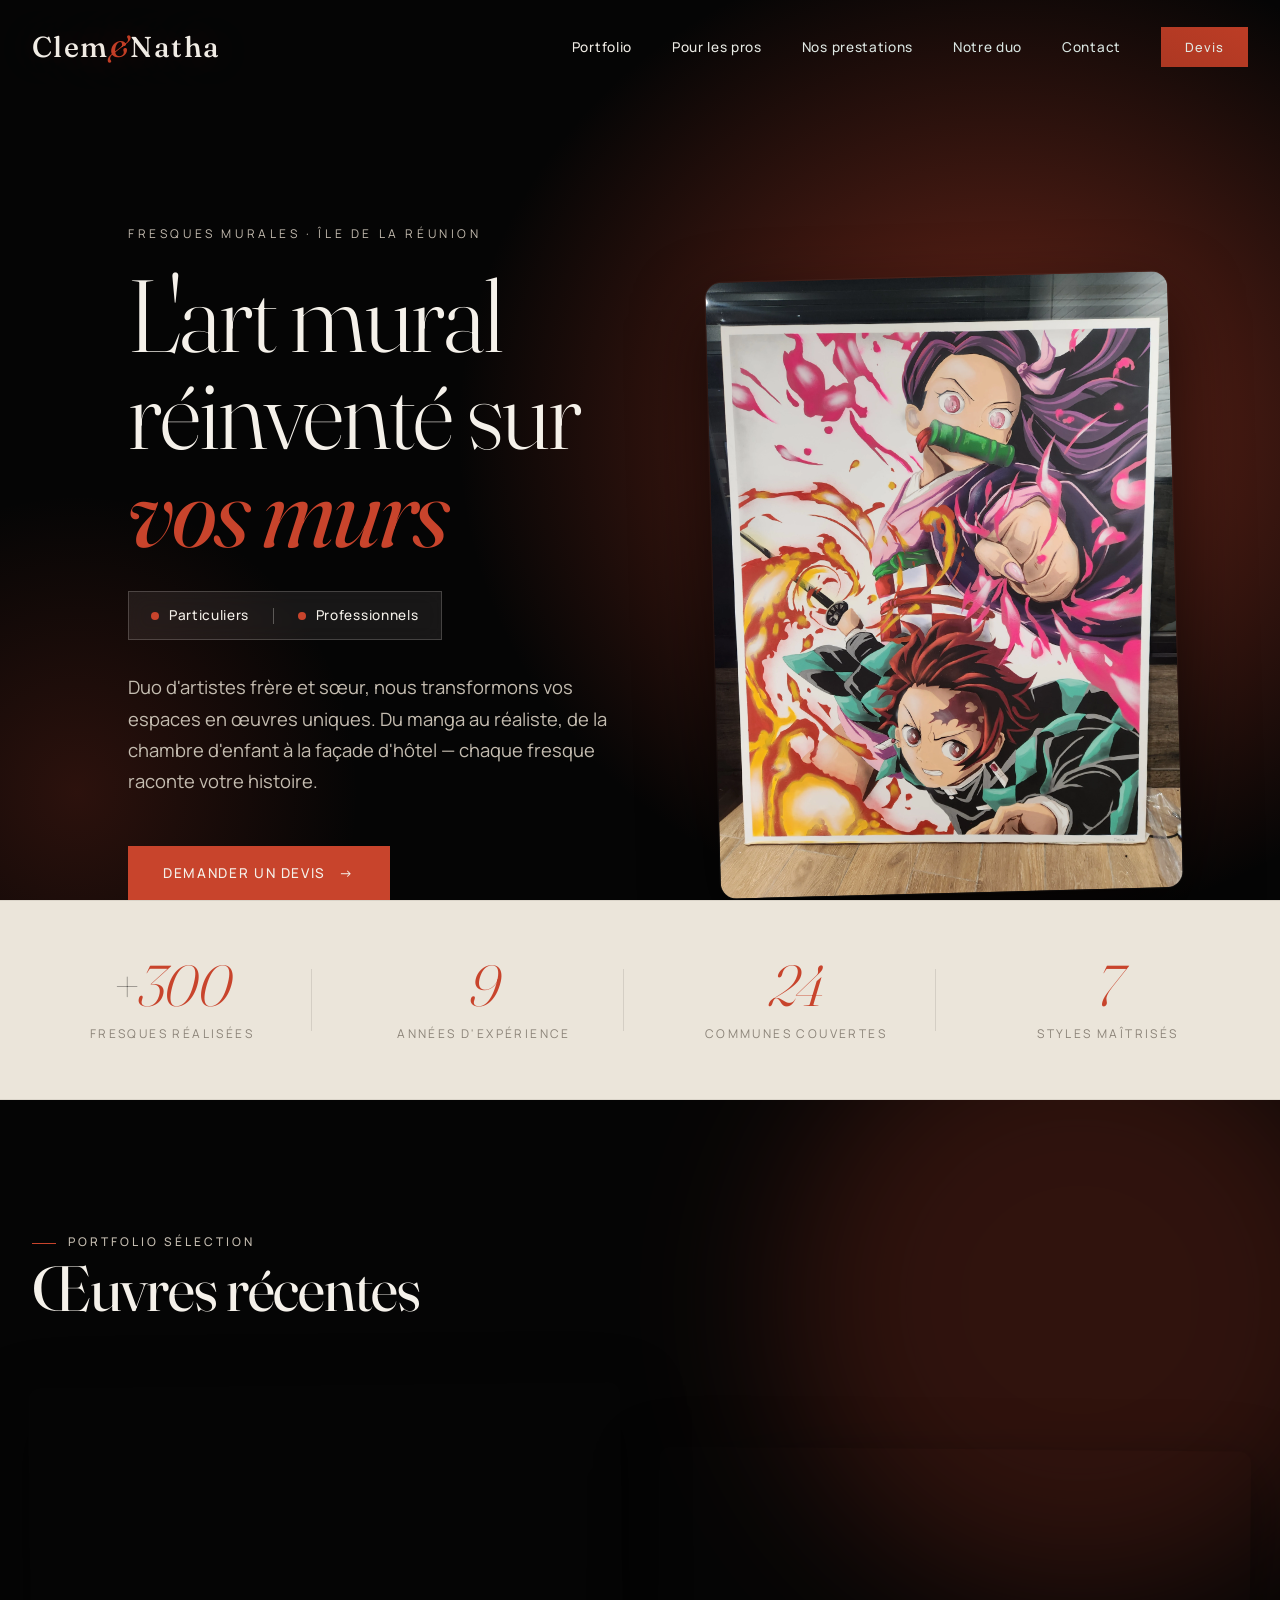
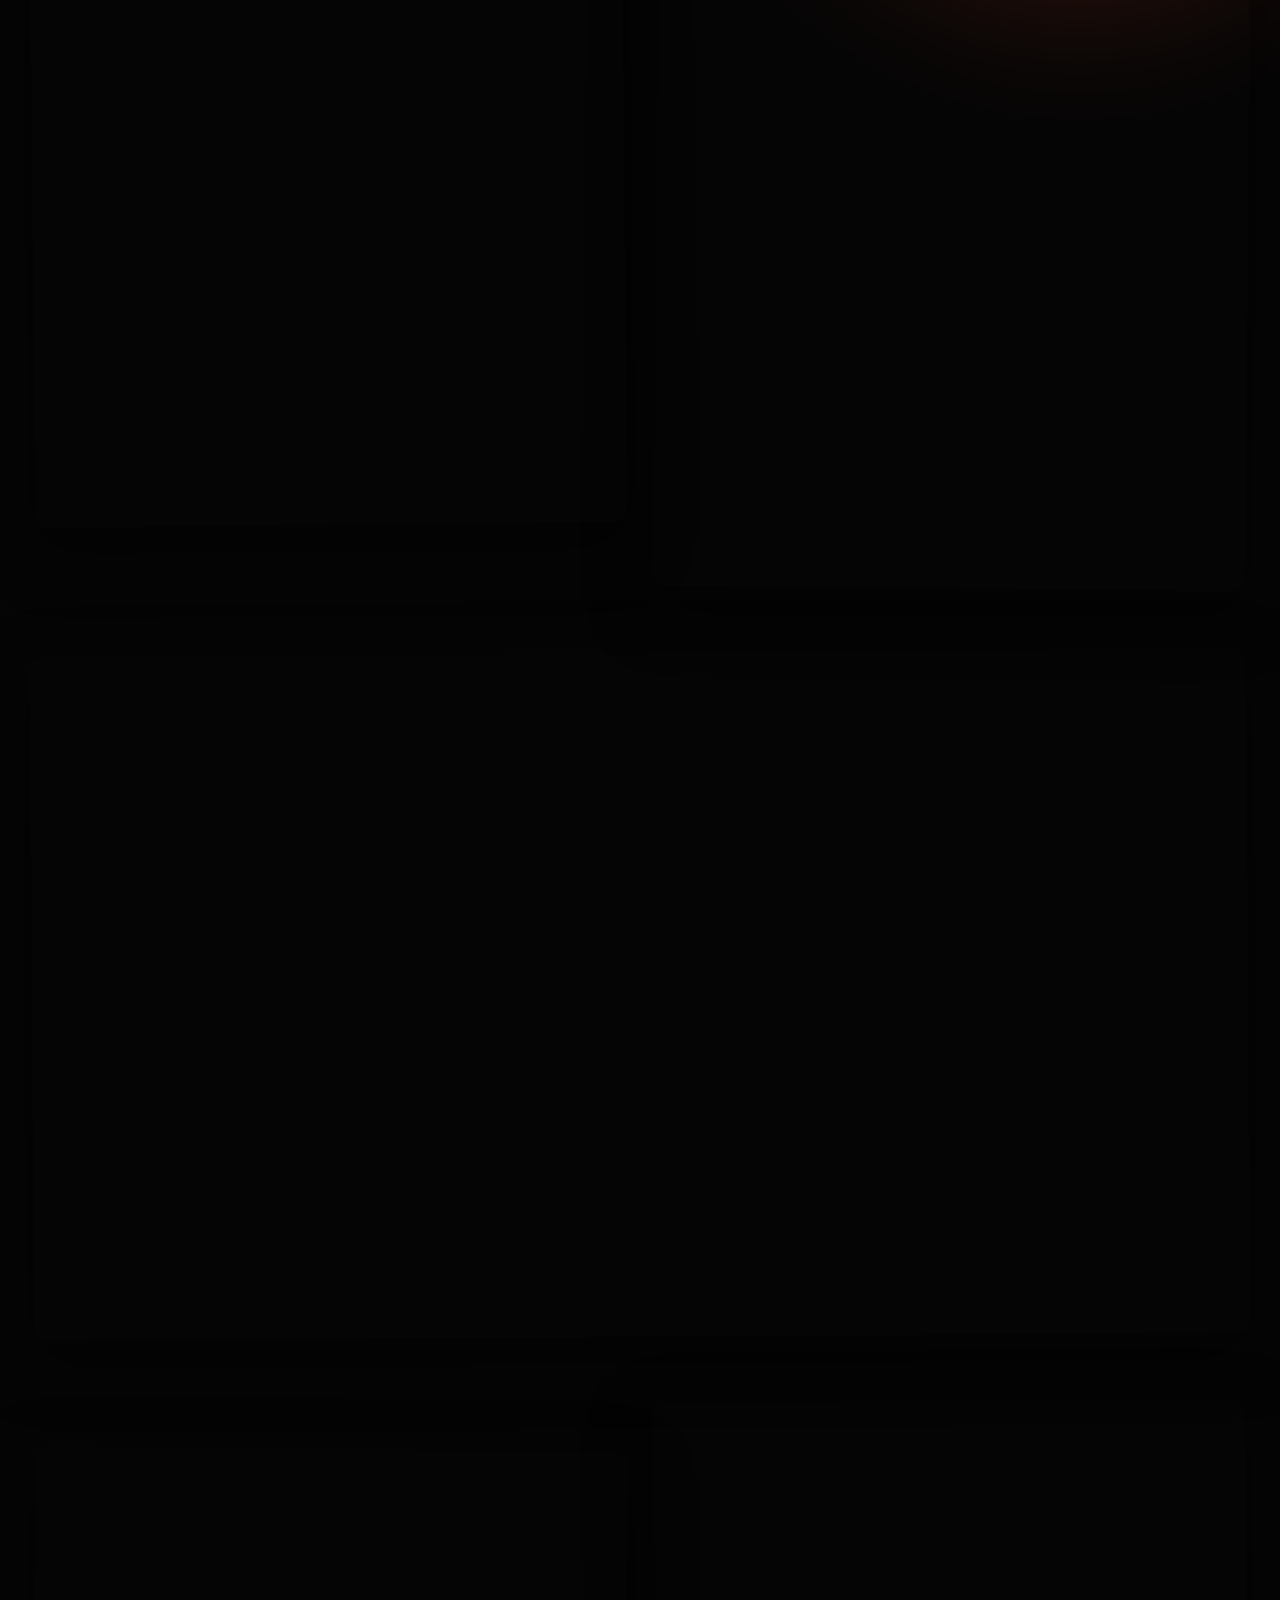
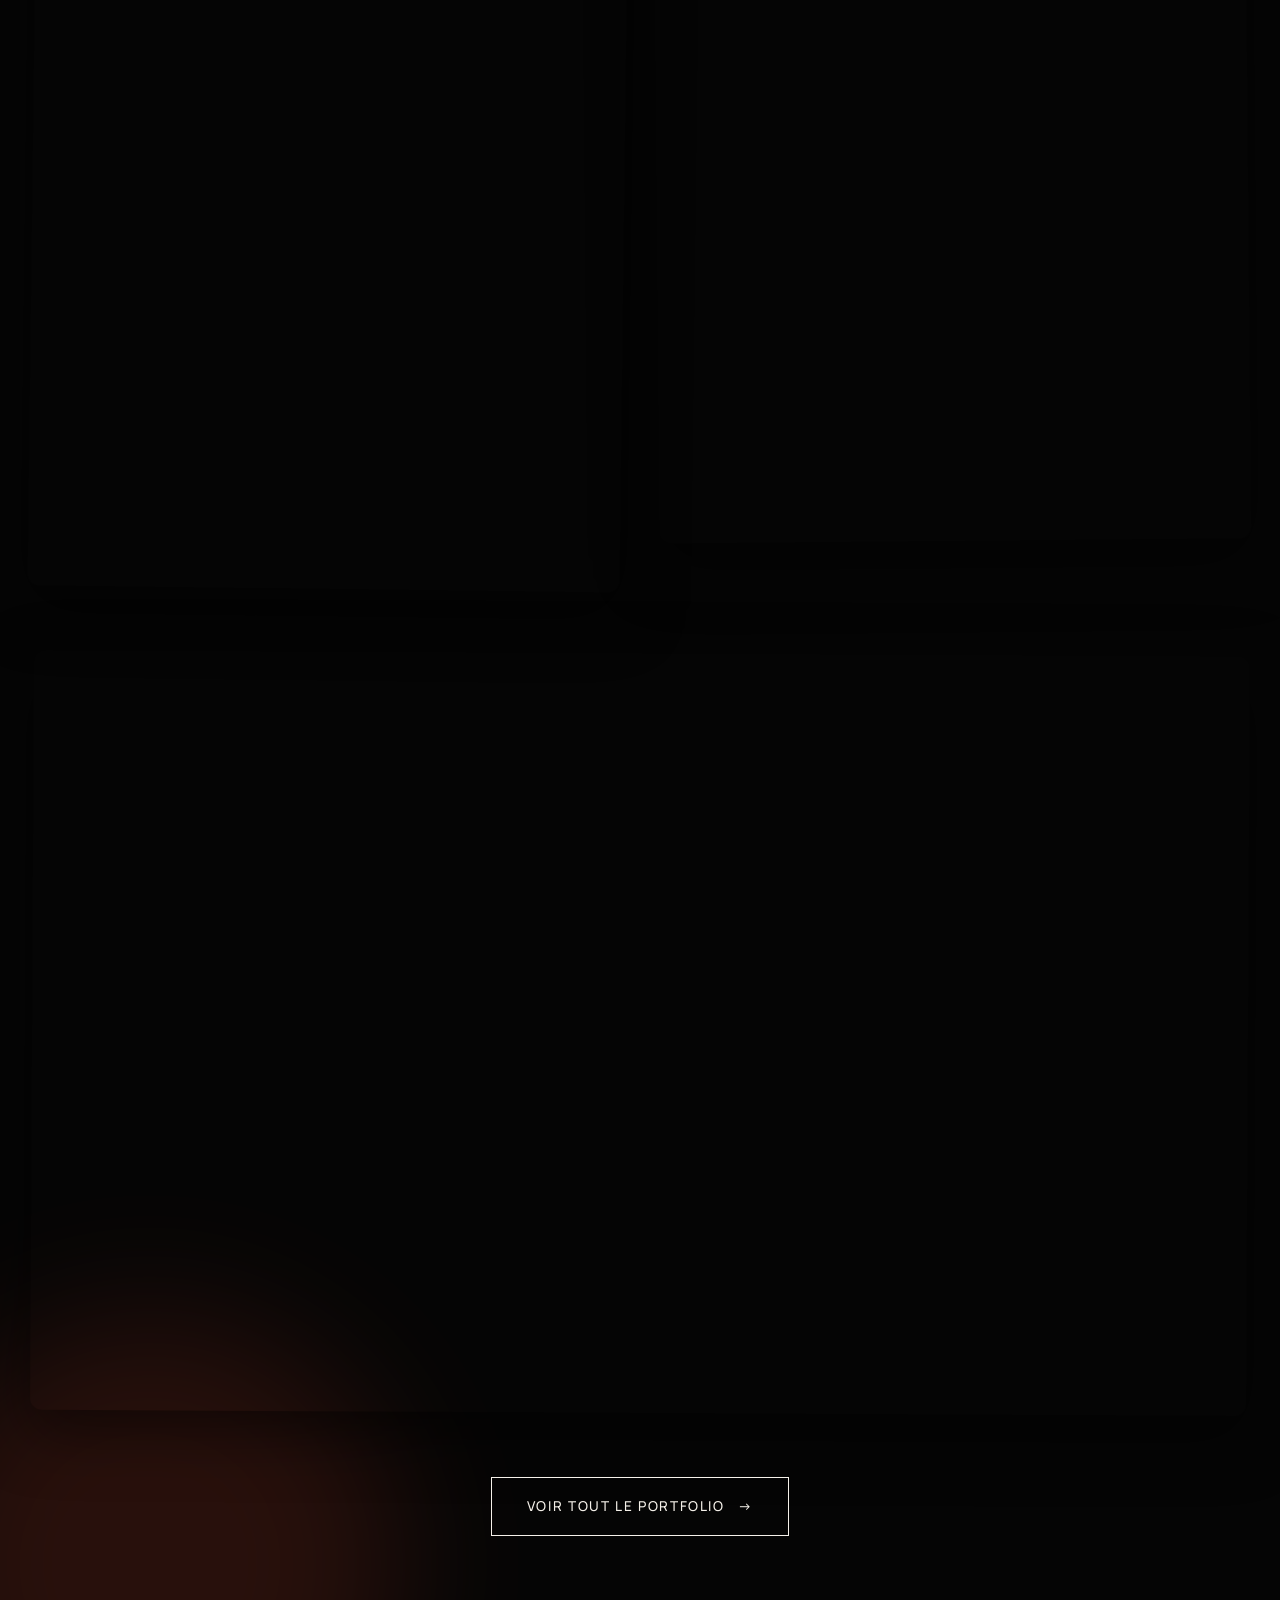
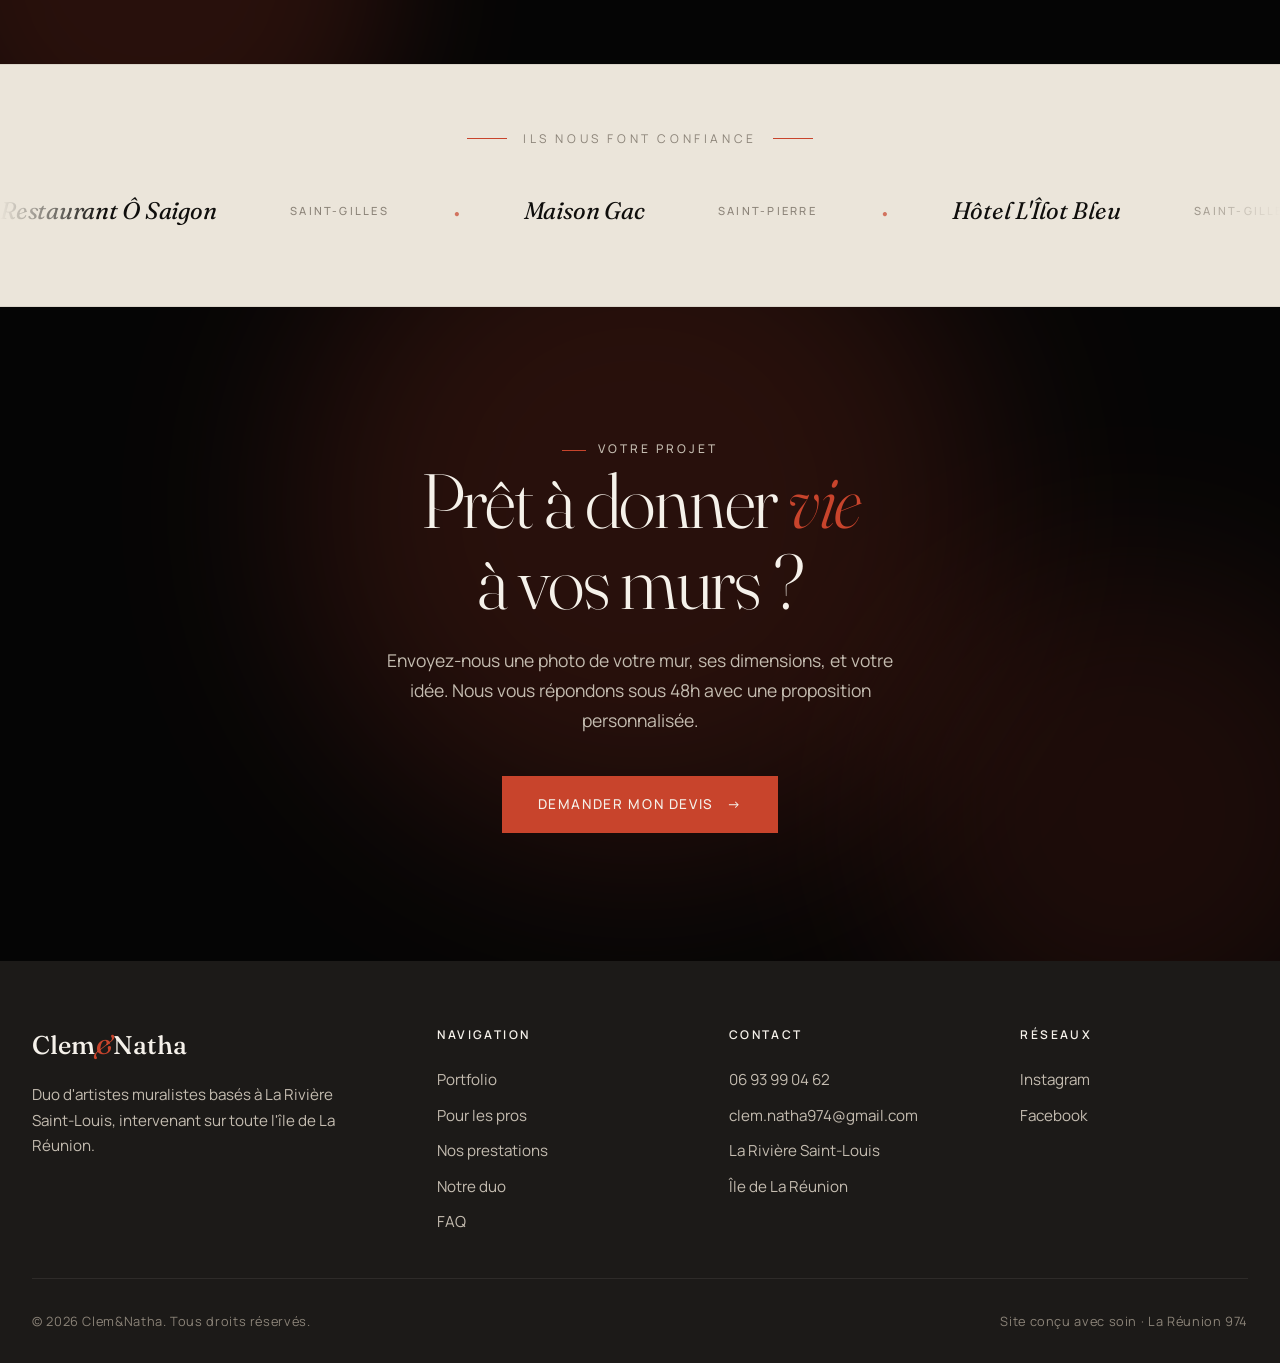
==== index.html @ 3ef78f0f "SEO complet : meta, schema, robots.txt, sitemap, structure HTML - Audit SEO batch 1-5 : titles, meta" ====
﻿<!DOCTYPE html>
<html lang="fr">
<head>
  <meta charset="UTF-8">
  <meta name="viewport" content="width=device-width, initial-scale=1.0">
  <meta name="robots" content="index, follow">
  <title>Clem&Natha — Fresques murales sur mesure | La Réunion 974</title>
  <meta name="description" content="Duo d'artistes muralistes à La Réunion. Fresques sur mesure pour particuliers, restaurants, hôtels et commerces. Manga, réaliste, tropical. Devis 48h.">
  <meta name="keywords" content="fresque murale Réunion, peintre muraliste 974, peinture aérographe Réunion, décoration murale entreprise Réunion, fresque devanture commerce">
  <link rel="preload" as="image" href="hero-01.webp" fetchpriority="high">

  <!-- Open Graph -->
  <meta property="og:title" content="Clem&Natha — Fresques murales sur mesure | La Réunion">
  <meta property="og:description" content="Duo d'artistes muralistes à La Réunion. Tous styles, toutes tailles. Devis sous 48h.">
  <meta property="og:type" content="website">
  <meta property="og:url" content="https://clemandnatha.re/">
  <meta property="og:locale" content="fr_FR">
  <meta property="og:site_name" content="Clem&Natha">
  <meta property="og:image" content="https://clemandnatha.re/hero-01.webp">
  <meta property="og:image:width" content="1200">
  <meta property="og:image:height" content="630">
  <meta property="og:image:alt" content="Fresque murale Clem&Natha à La Réunion">

  <!-- Twitter Cards -->
  <meta name="twitter:card" content="summary_large_image">
  <meta name="twitter:title" content="Clem&Natha — Fresques murales sur mesure | La Réunion">
  <meta name="twitter:description" content="Duo d'artistes muralistes à La Réunion. Tous styles, toutes tailles. Devis sous 48h.">
  <meta name="twitter:image" content="https://clemandnatha.re/hero-01.webp">

  <!-- Schema.org LocalBusiness -->
  <script type="application/ld+json">
  {
    "@context": "https://schema.org",
    "@type": "LocalBusiness",
    "@id": "https://clemandnatha.re/#localbusiness",
    "name": "Clem&Natha",
    "alternateName": "Clem et Natha",
    "description": "Duo d'artistes muralistes spécialisés en fresques sur mesure à La Réunion. Plus de 300 réalisations pour particuliers et professionnels.",
    "url": "https://clemandnatha.re",
    "telephone": "+262693990462",
    "email": "clem.natha974@gmail.com",
    "image": "https://clemandnatha.re/hero-01.webp",
    "logo": "https://clemandnatha.re/hero-01.webp",
    "priceRange": "€€",
    "address": {
      "@type": "PostalAddress",
      "addressLocality": "La Rivière Saint-Louis",
      "addressRegion": "La Réunion",
      "postalCode": "97421",
      "addressCountry": "RE"
    },
    "geo": {
      "@type": "GeoCoordinates",
      "latitude": -21.0993,
      "longitude": 55.4781
    },
    "areaServed": [
      {"@type": "Place", "name": "Île de La Réunion"},
      {"@type": "City", "name": "Saint-Denis"},
      {"@type": "City", "name": "Saint-Pierre"},
      {"@type": "City", "name": "Saint-Paul"},
      {"@type": "City", "name": "Saint-Gilles-les-Bains"},
      {"@type": "City", "name": "Le Tampon"},
      {"@type": "City", "name": "Saint-Leu"},
      {"@type": "City", "name": "La Possession"}
    ],
    "sameAs": [
      "https://www.instagram.com/clem.natha/",
      "https://www.facebook.com/clemetnatha/"
    ],
    "availableService": {
      "@type": "Service",
      "name": "Fresque murale sur rendez-vous",
      "description": "Création de fresques murales sur mesure, sur rendez-vous uniquement. Devis gratuit sous 48h."
    },
    "knowsAbout": [
      "Fresque murale",
      "Peinture aérographe",
      "Graff réaliste",
      "Décoration murale",
      "Art mural",
      "Peinture muraliste"
    ],
    "potentialAction": {
      "@type": "ReserveAction",
      "name": "Demander un devis",
      "target": "https://clemandnatha.re/devis.html"
    }
  }
  </script>

  <link rel="stylesheet" href="style.css">
  <link rel="canonical" href="https://clemandnatha.re/">
  <link rel="icon" href="/favicon.ico">
  <link rel="apple-touch-icon" href="/apple-touch-icon.png">
  <link rel="preconnect" href="https://fonts.googleapis.com">
  <link rel="preconnect" href="https://fonts.gstatic.com" crossorigin>
</head>
<body>

<!-- Navigation -->
<nav class="nav">
  <a href="index.html" class="nav-logo">Clem<span>&</span>Natha</a>
  <button class="nav-toggle" aria-label="Menu">
    <span></span>
    <span></span>
    <span></span>
  </button>
  <ul class="nav-menu">
    <li><a href="portfolio.html">Portfolio</a></li>
    <li><a href="pros.html">Pour les pros</a></li>
    <li><a href="services.html">Nos prestations</a></li>
    <li><a href="about.html">Notre duo</a></li>
    <li><a href="contact.html">Contact</a></li>
    <li><a href="devis.html" class="nav-cta">Devis</a></li>
  </ul>
</nav>

<main>

<!-- Hero -->
<section class="hero">
  <div class="hero-image">
    <img src="hero-01.webp" alt="Fresque murale réalisée par Clem&Natha, duo d'artistes muralistes à La Réunion" class="hero-img">
  </div>

  <div class="hero-content">
    <div class="hero-eyebrow">
      <span>Fresques murales · Île de La Réunion</span>
    </div>
    <h1>L'art mural<br>réinventé sur <em>vos murs</em></h1>
    <div class="hero-audience">
      <div class="hero-audience-item"><span class="dot"></span>Particuliers</div>
      <div class="hero-audience-divider"></div>
      <div class="hero-audience-item"><span class="dot"></span>Professionnels</div>
    </div>
    <p class="hero-sub">Duo d'artistes frère et sœur, nous transformons vos espaces en œuvres uniques. Du manga au réaliste, de la chambre d'enfant à la façade d'hôtel — chaque fresque raconte votre histoire.</p>
    <div class="hero-ctas">
      <a href="devis.html" class="btn btn-primary">Demander un devis <span class="arrow">→</span></a>
      <a href="#oeuvres-recentes" class="btn btn-light">Voir nos œuvres</a>
    </div>
  </div>

  <div class="scroll-indicator"></div>
</section>

<!-- Stats -->
<section class="stats">
  <div class="container">
    <div class="stats-grid">
      <div class="stat reveal">
        <div class="stat-num">+<em>300</em></div>
        <div class="stat-label">Fresques réalisées</div>
      </div>
      <div class="stat reveal reveal-delay-1">
        <div class="stat-num"><em>9</em></div>
        <div class="stat-label">Années d'expérience</div>
      </div>
      <div class="stat reveal reveal-delay-2">
        <div class="stat-num"><em>24</em></div>
        <div class="stat-label">Communes couvertes</div>
      </div>
      <div class="stat reveal reveal-delay-3">
        <div class="stat-num"><em>7</em></div>
        <div class="stat-label">Styles maîtrisés</div>
      </div>
    </div>
  </div>
</section>


<!-- Galerie -->
<section class="gallery" id="oeuvres-recentes" style="background: var(--paper-deep); position: relative; overflow: hidden;">
  <div style="position: absolute; top: -100px; right: -100px; width: 600px; height: 600px; border-radius: 50%; background: var(--vermillon); opacity: 0.22; filter: blur(80px); pointer-events: none;"></div>
  <div style="position: absolute; bottom: -150px; left: -100px; width: 500px; height: 500px; border-radius: 50%; background: var(--vermillon); opacity: 0.18; filter: blur(70px); pointer-events: none;"></div>
  <div class="container">
    <div class="section-header reveal">
      <div>
        <span class="eyebrow" style="color: var(--stone-light);">Portfolio sélection</span>
        <h2 style="color: var(--paper);">Œuvres récentes</h2>
      </div>
    </div>

    <div class="gallery-grid reveal" style="display: grid; grid-template-columns: repeat(2, 1fr); gap: 2rem; align-items: start;">

      <a href="portfolio.html" class="gallery-item" data-tags="realiste,exterieur"
         style="aspect-ratio: 4/5; transform: rotate(-0.6deg);
                box-shadow: 0 20px 60px rgba(0,0,0,0.5); transition: transform 0.6s cubic-bezier(0.65,0,0.35,1), box-shadow 0.6s ease;">
        <img src="portfolio-04.webp" alt="Fresque réaliste extérieure — Clem&Natha artistes muralistes La Réunion" width="1600" height="2133" loading="eager" fetchpriority="high" decoding="async" style="width:100%;height:100%;object-fit:cover;display:block;">
      </a>

      <a href="portfolio.html" class="gallery-item" data-tags="manga,interieur"
         style="aspect-ratio: 4/5; transform: rotate(0.5deg); margin-top: 4rem;
                box-shadow: 0 20px 60px rgba(0,0,0,0.5); transition: transform 0.6s cubic-bezier(0.65,0,0.35,1), box-shadow 0.6s ease;">
        <img src="portfolio-05.webp" alt="Fresque manga intérieure chambre — Clem&Natha La Réunion" width="1600" height="2133" loading="lazy" decoding="async" style="width:100%;height:100%;object-fit:cover;display:block;">
      </a>

      <a href="portfolio.html" class="gallery-item" data-tags="tropical,exterieur"
         style="aspect-ratio: 16/9; transform: rotate(-0.4deg); grid-column: span 2; max-width: 100%; margin: 2rem 0;
                box-shadow: 0 20px 60px rgba(0,0,0,0.5); transition: transform 0.6s cubic-bezier(0.65,0,0.35,1), box-shadow 0.6s ease;">
        <img src="portfolio-06.webp" alt="Fresque tropicale grand format extérieure — Clem&Natha La Réunion" width="1080" height="414" loading="lazy" decoding="async" style="width:100%;height:100%;object-fit:cover;display:block;">
      </a>

      <a href="portfolio.html" class="gallery-item" data-tags="bw,interieur"
         style="aspect-ratio: 4/5; transform: rotate(0.7deg); margin-top: 3rem;
                box-shadow: 0 20px 60px rgba(0,0,0,0.5); transition: transform 0.6s cubic-bezier(0.65,0,0.35,1), box-shadow 0.6s ease;">
        <img src="portfolio-07.webp" alt="Fresque noir et blanc intérieure — Clem&Natha La Réunion" width="1600" height="2133" loading="lazy" decoding="async" style="width:100%;height:100%;object-fit:cover;display:block;">
      </a>

      <a href="portfolio.html" class="gallery-item" data-tags="realiste,exterieur"
         style="aspect-ratio: 4/5; transform: rotate(-0.5deg);
                box-shadow: 0 20px 60px rgba(0,0,0,0.5); transition: transform 0.6s cubic-bezier(0.65,0,0.35,1), box-shadow 0.6s ease;">
        <img src="portfolio-08.webp" alt="Fresque réaliste extérieure maison — Clem&Natha La Réunion" width="1600" height="2133" loading="lazy" decoding="async" style="width:100%;height:100%;object-fit:cover;display:block;">
      </a>

      <a href="portfolio.html" class="gallery-item" data-tags="tropical,exterieur"
         style="aspect-ratio: 16/10; grid-column: span 2; transform: rotate(0.3deg); margin-top: 2rem;
                box-shadow: 0 20px 60px rgba(0,0,0,0.5); transition: transform 0.6s cubic-bezier(0.65,0,0.35,1), box-shadow 0.6s ease;">
        <img src="portfolio-09.webp" alt="Fresque tropicale panoramique extérieure — Clem&Natha La Réunion" width="1600" height="2133" loading="lazy" decoding="async" style="width:100%;height:100%;object-fit:cover;display:block;">
      </a>

    </div>

    <div style="text-align: center; margin-top: 4rem;">
      <a href="portfolio.html" class="btn btn-light">Voir tout le portfolio <span class="arrow">→</span></a>
    </div>
  </div>
</section>

<!-- Bande de confiance -->
<section class="trust-bar">
  <div class="trust-label">Ils nous font confiance</div>
  <div class="trust-track-wrap">
    <div class="trust-track">
      <!-- Premier set -->
      <span class="trust-item">Restaurant Ô Saigon<span class="location">Saint-Gilles</span></span>
      <span class="trust-item">Maison Gac<span class="location">Saint-Pierre</span></span>
      <span class="trust-item">Hôtel L'Îlot Bleu<span class="location">Saint-Gilles</span></span>
      <span class="trust-item">Iceberg Glacier<span class="location">Saint-Pierre</span></span>
      <span class="trust-item">Au Petit Plaisir<span class="location">Saint-Louis</span></span>
      <span class="trust-item">CHU de La Réunion<span class="location">Saint-Pierre &middot; Saint-Denis</span></span>
      <span class="trust-item">Cabinet Kiné Chanon<span class="location">Saint-Louis</span></span>
      <span class="trust-item">Island Nutrition<span class="location">La Possession</span></span>
      <span class="trust-item">The Kazz To Be<span class="location">Étang-Salé</span></span>
      <!-- Second set (duplication pour défilement infini) -->
      <span class="trust-item">Restaurant Ô Saigon<span class="location">Saint-Gilles</span></span>
      <span class="trust-item">Maison Gac<span class="location">Saint-Pierre</span></span>
      <span class="trust-item">Hôtel L'Îlot Bleu<span class="location">Saint-Gilles</span></span>
      <span class="trust-item">Iceberg Glacier<span class="location">Saint-Pierre</span></span>
      <span class="trust-item">Au Petit Plaisir<span class="location">Saint-Louis</span></span>
      <span class="trust-item">CHU de La Réunion<span class="location">Saint-Pierre &middot; Saint-Denis</span></span>
      <span class="trust-item">Cabinet Kiné Chanon<span class="location">Saint-Louis</span></span>
      <span class="trust-item">Island Nutrition<span class="location">La Possession</span></span>
      <span class="trust-item">The Kazz To Be<span class="location">Étang-Salé</span></span>
    </div>
  </div>
</section>


<!-- CTA Final -->
<section class="cta-final" style="background: var(--paper-deep); position: relative; overflow: hidden;">
  <div style="position: absolute; top: -150px; left: 50%; transform: translateX(-50%); width: 700px; height: 700px; border-radius: 50%; background: var(--vermillon); opacity: 0.18; filter: blur(100px); pointer-events: none;"></div>
  <div style="position: absolute; bottom: -100px; right: -100px; width: 500px; height: 500px; border-radius: 50%; background: var(--vermillon); opacity: 0.12; filter: blur(90px); pointer-events: none;"></div>
  <div class="container-narrow">
    <span class="eyebrow reveal" style="color: var(--stone-light);">Votre projet</span>
    <h2 class="reveal reveal-delay-1" style="color: var(--paper);">Prêt à donner <em>vie</em><br>à vos murs ?</h2>
    <p class="reveal reveal-delay-2" style="color: var(--stone-light);">Envoyez-nous une photo de votre mur, ses dimensions, et votre idée. Nous vous répondons sous 48h avec une proposition personnalisée.</p>
    <div class="reveal reveal-delay-3">
      <a href="devis.html" class="btn btn-primary">Demander mon devis <span class="arrow">→</span></a>
    </div>
  </div>
</section>

<!-- Footer -->
</main>

<footer>
  <div class="container">
    <div class="footer-grid">
      <div class="footer-brand">
        <div class="logo">Clem<em>&</em>Natha</div>
        <p>Duo d'artistes muralistes basés à La Rivière Saint-Louis, intervenant sur toute l'île de La Réunion.</p>
      </div>

      <div>
        <h5>Navigation</h5>
        <ul>
          <li><a href="portfolio.html">Portfolio</a></li>
          <li><a href="pros.html">Pour les pros</a></li>
          <li><a href="services.html">Nos prestations</a></li>
          <li><a href="about.html">Notre duo</a></li>
          <li><a href="faq.html">FAQ</a></li>
        </ul>
      </div>

      <div>
        <h5>Contact</h5>
        <ul>
          <li><a href="tel:0693990462">06 93 99 04 62</a></li>
          <li><a href="mailto:clem.natha974@gmail.com">clem.natha974@gmail.com</a></li>
          <li>La Rivière Saint-Louis</li>
          <li>Île de La Réunion</li>
        </ul>
      </div>

      <div>
        <h5>Réseaux</h5>
        <ul>
          <li><a href="https://www.instagram.com/clem.natha/" target="_blank" rel="noopener">Instagram</a></li>
          <li><a href="https://www.facebook.com/clemetnatha/" target="_blank" rel="noopener">Facebook</a></li>
        </ul>
      </div>
    </div>

    <div class="footer-bottom">
      <span>© 2026 Clem&Natha. Tous droits réservés.</span>
      <span>Site conçu avec soin · La Réunion 974</span>
    </div>
  </div>
</footer>

<script src="main.js"></script>
</body>
</html>
---- style.css ----
/* ========================================
   CLEM&NATHA — Design System
   Direction : éditoriale, japonisante, art-house
   ======================================== */

@import url('https://fonts.googleapis.com/css2?family=Fraunces:ital,opsz,wght@0,9..144,300;0,9..144,400;0,9..144,500;0,9..144,600;0,9..144,700;1,9..144,400&family=Manrope:wght@300;400;500;600;700&family=Noto+Serif+JP:wght@400;500&display=swap');

:root {
  /* Palette */
  --ink: #0f0e0c;
  --ink-soft: #0a0a0a;
  --paper: #f5f1ea;
  --paper-warm: #ebe5da;
  --paper-deep: #050505;
  --vermillon: #c8442c;
  --vermillon-deep: #a8341f;
  --sumi: #1c1a18;
  --stone: #8b8378;
  --stone-light: #c4bcb0;

  /* Typo */
  --font-display: 'Fraunces', 'Times New Roman', serif;
  --font-body: 'Manrope', system-ui, sans-serif;
  --font-jp: 'Noto Serif JP', serif;

  /* Espacement */
  --space-xs: 0.5rem;
  --space-sm: 1rem;
  --space-md: 2rem;
  --space-lg: 4rem;
  --space-xl: 8rem;
  --space-xxl: 12rem;

  /* Transitions */
  --ease: cubic-bezier(0.65, 0, 0.35, 1);
  --ease-out: cubic-bezier(0.22, 1, 0.36, 1);
}

* {
  margin: 0;
  padding: 0;
  box-sizing: border-box;
}

html {
  scroll-behavior: smooth;
  -webkit-font-smoothing: antialiased;
  -moz-osx-font-smoothing: grayscale;
}

body {
  font-family: var(--font-body);
  background: var(--paper);
  color: var(--ink);
  font-weight: 400;
  line-height: 1.6;
  font-size: 16px;
  overflow-x: hidden;
}

img { max-width: 100%; display: block; }

/* Coins arrondis — toutes les photos sauf le hero plein écran */
img:not(.hero-img) { border-radius: 12px; }

a {
  color: inherit;
  text-decoration: none;
  transition: color 0.3s var(--ease);
}

button {
  font-family: inherit;
  cursor: pointer;
  border: none;
  background: none;
}

/* ========================================
   TYPOGRAPHIE
   ======================================== */

h1, h2, h3, h4 {
  font-family: var(--font-display);
  font-weight: 400;
  line-height: 1.05;
  letter-spacing: -0.02em;
}

h1 {
  font-size: clamp(2.8rem, 7vw, 6rem);
  font-weight: 300;
  font-variation-settings: "opsz" 144;
}

h2 {
  font-size: clamp(2.2rem, 5vw, 4rem);
  font-weight: 400;
  font-variation-settings: "opsz" 144;
}

h3 {
  font-size: clamp(1.5rem, 3vw, 2.2rem);
  font-weight: 500;
}

h4 {
  font-size: clamp(1.1rem, 2vw, 1.4rem);
  font-weight: 500;
}

.eyebrow {
  font-family: var(--font-body);
  font-size: 0.75rem;
  font-weight: 500;
  text-transform: uppercase;
  letter-spacing: 0.25em;
  color: var(--stone);
  display: inline-block;
}

.eyebrow::before {
  content: "";
  display: inline-block;
  width: 24px;
  height: 1px;
  background: var(--vermillon);
  vertical-align: middle;
  margin-right: 12px;
}

.kanji {
  font-family: var(--font-jp);
  color: var(--vermillon);
}

.italic-display {
  font-style: italic;
  font-family: var(--font-display);
}

/* ========================================
   LAYOUT
   ======================================== */

.container {
  max-width: 1440px;
  margin: 0 auto;
  padding: 0 var(--space-md);
}

.container-narrow {
  max-width: 960px;
  margin: 0 auto;
  padding: 0 var(--space-md);
}

section {
  padding: var(--space-xl) 0;
}

/* ========================================
   NAVIGATION
   ======================================== */

/* Offset ancres pour compenser la nav fixe */
[id] {
  scroll-margin-top: 5rem;
}

.nav {
  position: fixed;
  top: 0;
  left: 0;
  right: 0;
  z-index: 100;
  padding: 1.5rem var(--space-md);
  display: flex;
  justify-content: space-between;
  align-items: center;
  transition: all 0.4s var(--ease);
  mix-blend-mode: difference;
}

.nav.scrolled,
.nav.menu-open {
  mix-blend-mode: normal;
  background: rgba(245, 241, 234, 0.92);
  backdrop-filter: blur(20px);
  -webkit-backdrop-filter: blur(20px);
  padding: 1rem var(--space-md);
  border-bottom: 1px solid rgba(15, 14, 12, 0.06);
}

.nav-logo {
  font-family: var(--font-display);
  font-size: 1.8rem;
  font-weight: 500;
  letter-spacing: 0.05em;
  color: var(--paper);
  text-shadow: 0 0 40px rgba(200, 68, 44, 0.4);
}

.nav.scrolled .nav-logo {
  color: var(--ink);
}

.nav-logo span {
  color: var(--vermillon);
  font-style: italic;
}

.nav-menu {
  display: flex;
  gap: 2.5rem;
  list-style: none;
  align-items: center;
}

.nav-menu a {
  font-size: 0.85rem;
  font-weight: 500;
  letter-spacing: 0.05em;
  color: var(--paper);
  position: relative;
}

.nav.scrolled .nav-menu a {
  color: var(--ink);
}

.nav-menu a::after {
  content: "";
  position: absolute;
  bottom: -4px;
  left: 0;
  width: 0;
  height: 1px;
  background: var(--vermillon);
  transition: width 0.3s var(--ease);
}

.nav-menu a:hover::after {
  width: 100%;
}

.nav-cta {
  background: var(--vermillon);
  color: var(--paper) !important;
  padding: 0.7rem 1.5rem;
  border-radius: 0;
  font-size: 0.8rem !important;
  letter-spacing: 0.08em !important;
  transition: all 0.3s var(--ease);
}

.nav-cta:hover {
  background: var(--vermillon-deep);
  transform: translateY(-1px);
}

.nav-cta::after {
  display: none !important;
}

.nav-toggle {
  display: none;
  flex-direction: column;
  gap: 5px;
  z-index: 110;
}

.nav-toggle span {
  width: 28px;
  height: 1.5px;
  background: var(--paper);
  transition: all 0.3s var(--ease);
}

.nav.scrolled .nav-toggle span {
  background: var(--ink);
}

/* ========================================
   BOUTONS
   ======================================== */

.btn {
  display: inline-flex;
  align-items: center;
  gap: 0.8rem;
  padding: 1.1rem 2.2rem;
  font-size: 0.85rem;
  font-weight: 500;
  letter-spacing: 0.12em;
  text-transform: uppercase;
  transition: all 0.4s var(--ease);
  position: relative;
  overflow: hidden;
}

.btn-primary {
  background: var(--vermillon);
  color: var(--paper);
}

.btn-primary:hover {
  background: var(--vermillon-deep);
  transform: translateY(-2px);
  box-shadow: 0 12px 30px rgba(168, 52, 31, 0.25);
}

.btn-secondary {
  background: transparent;
  color: var(--ink);
  border: 1px solid var(--ink);
}

.btn-secondary:hover {
  background: var(--ink);
  color: var(--paper);
}

.btn-light {
  background: transparent;
  color: var(--paper);
  border: 1px solid var(--paper);
}

.btn-light:hover {
  background: var(--paper);
  color: var(--ink);
}

.btn .arrow {
  display: inline-block;
  transition: transform 0.3s var(--ease);
}

.btn:hover .arrow {
  transform: translateX(4px);
}

/* ========================================
   HERO
   ======================================== */

.hero {
  height: 100vh;
  min-height: 700px;
  position: relative;
  overflow: hidden;
  background: var(--paper-deep);
}

/* Image hero : plein écran par défaut (mobile / tablette) */
.hero-img {
  position: absolute;
  inset: 0;
  width: 100%;
  height: 100%;
  object-fit: cover;
  border-radius: 12px;
}

.hero-image {
  position: absolute;
  inset: 0;
  background: linear-gradient(135deg, #1a1815 0%, #2a2622 50%, #1c1a18 100%);
  display: flex;
  align-items: center;
  justify-content: center;
  color: var(--stone);
  font-size: 0.9rem;
  letter-spacing: 0.1em;
}

.hero-image::after {
  content: "";
  position: absolute;
  inset: 0;
  background: linear-gradient(180deg, rgba(15,14,12,0.3) 0%, rgba(15,14,12,0.5) 70%, rgba(15,14,12,0.85) 100%);
}

/* Desktop : deux colonnes — fond sombre stylé, image portrait à droite */
@media (min-width: 1025px) {
  .hero {
    display: grid;
    grid-template-columns: 1fr 1fr;
    background: var(--paper-deep);
  }

  .hero::before {
    content: "";
    position: absolute;
    inset: 0;
    background:
      radial-gradient(ellipse 65% 85% at 78% 48%, rgba(200,68,44,0.55) 0%, transparent 65%),
      radial-gradient(ellipse 40% 60% at 6% 88%, rgba(200,68,44,0.20) 0%, transparent 55%);
    pointer-events: none;
    z-index: 0;
  }

  .hero-image {
    position: relative;
    top: auto; right: auto; bottom: auto; left: auto;
    grid-column: 2;
    grid-row: 1;
    display: flex;
    align-items: center;
    justify-content: center;
    padding: 2rem 2.5rem 2rem 0.5rem;
    background: none;
    z-index: 1;
  }

  .hero-image::after {
    display: none;
  }

  /* width:100% remplit la colonne, max-height évite tout débordement vertical */
  .hero-img {
    position: relative;
    inset: auto;
    width: 78%;
    height: auto;
    max-height: calc(100vh - 8rem);
    aspect-ratio: 3/4;
    object-fit: cover;
    border-radius: 16px;
    transform: rotate(-1.5deg);
    box-shadow: 0 30px 70px rgba(0,0,0,0.65), 0 0 0 1px rgba(255,255,255,0.05);
  }

  /* Texte : placement grid + centrage vertical */
  .hero-content {
    grid-column: 1;
    grid-row: 1;
    margin: 0;
    z-index: 2;
    justify-content: center;
    padding-top: 6rem;
  }

  .scroll-indicator {
    display: none;
  }
}

.hero-content {
  position: relative;
  z-index: 2;
  height: 100%;
  display: flex;
  flex-direction: column;
  justify-content: flex-end;
  padding: 0 var(--space-md) var(--space-lg);
  max-width: 1440px;
  margin: 0 auto;
}

/* Override desktop — doit venir APRÈS la règle de base pour gagner la cascade */
@media (min-width: 1025px) {
  .hero-content {
    justify-content: center;
    padding-top: 6rem;
    padding-left: 8rem;
    margin: 0;
    max-width: none;
  }
}

.hero-eyebrow {
  font-size: 0.75rem;
  letter-spacing: 0.3em;
  color: var(--stone-light);
  text-transform: uppercase;
  margin-bottom: 1.5rem;
  display: flex;
  align-items: center;
  gap: 1rem;
  opacity: 0;
  animation: fadeUp 1s var(--ease-out) 0.3s forwards;
}

.hero-eyebrow .kanji {
  font-size: 1rem;
  letter-spacing: normal;
}

.hero-audience {
  display: inline-flex;
  align-self: flex-start;
  align-items: center;
  gap: 1.5rem;
  margin-bottom: 2rem;
  padding: 0.8rem 1.4rem;
  background: rgba(245, 241, 234, 0.08);
  border: 1px solid rgba(245, 241, 234, 0.2);
  backdrop-filter: blur(10px);
  -webkit-backdrop-filter: blur(10px);
  opacity: 0;
  animation: fadeUp 1.2s var(--ease-out) 0.8s forwards;
}

.hero-audience-item {
  display: flex;
  align-items: center;
  gap: 0.6rem;
  font-size: 0.85rem;
  letter-spacing: 0.05em;
  color: var(--paper);
  font-weight: 500;
}

.hero-audience-item .dot {
  width: 8px;
  height: 8px;
  border-radius: 50%;
  background: var(--vermillon);
  display: inline-block;
}

.hero-audience-divider {
  width: 1px;
  height: 16px;
  background: rgba(245, 241, 234, 0.3);
}

@media (max-width: 600px) {
  .hero-audience {
    gap: 1rem;
    padding: 0.6rem 1rem;
  }
  .hero-audience-item {
    font-size: 0.75rem;
  }
}

.hero h1 {
  color: var(--paper);
  max-width: 900px;
  font-weight: 300;
  font-size: clamp(3rem, 8vw, 7rem);
  line-height: 0.95;
  margin-bottom: 2rem;
  opacity: 0;
  animation: fadeUp 1.2s var(--ease-out) 0.5s forwards;
}

.hero h1 em {
  font-style: italic;
  color: var(--vermillon);
  font-weight: 400;
}

.hero-sub {
  font-size: clamp(1rem, 1.5vw, 1.15rem);
  color: var(--stone-light);
  max-width: 540px;
  margin-bottom: 3rem;
  line-height: 1.7;
  opacity: 0;
  animation: fadeUp 1.2s var(--ease-out) 0.7s forwards;
}

.hero-ctas {
  display: flex;
  gap: 1rem;
  flex-wrap: wrap;
  opacity: 0;
  animation: fadeUp 1.2s var(--ease-out) 0.9s forwards;
}

.hero-meta {
  position: absolute;
  bottom: var(--space-lg);
  right: var(--space-md);
  z-index: 2;
  text-align: right;
  color: var(--stone-light);
  font-size: 0.75rem;
  letter-spacing: 0.15em;
  opacity: 0;
  animation: fadeUp 1.2s var(--ease-out) 1.1s forwards;
}

.hero-meta .num {
  font-family: var(--font-display);
  font-size: 2.5rem;
  color: var(--paper);
  display: block;
  font-weight: 300;
  letter-spacing: -0.02em;
  margin-bottom: 0.3rem;
}

.scroll-indicator {
  position: absolute;
  bottom: var(--space-md);
  left: 50%;
  transform: translateX(-50%);
  width: 1px;
  height: 60px;
  background: linear-gradient(180deg, transparent, var(--paper));
  z-index: 2;
  opacity: 0;
  animation: fadeIn 1s var(--ease) 1.5s forwards, scrollPulse 2s var(--ease) 2.5s infinite;
}

@keyframes fadeUp {
  from { opacity: 0; transform: translateY(30px); }
  to { opacity: 1; transform: translateY(0); }
}

@keyframes fadeIn {
  from { opacity: 0; }
  to { opacity: 1; }
}

@keyframes scrollPulse {
  0%, 100% { transform: translateX(-50%) scaleY(1); }
  50% { transform: translateX(-50%) scaleY(1.3); }
}

/* ========================================
   PLACEHOLDERS PHOTOS
   ======================================== */

.photo-placeholder {
  background: linear-gradient(135deg, #d4cdc0 0%, #c4bcb0 50%, #b5ac9e 100%);
  position: relative;
  display: flex;
  align-items: center;
  justify-content: center;
  flex-direction: column;
  color: var(--ink-soft);
  overflow: hidden;
  font-family: var(--font-body);
  border-radius: 12px;
}

.photo-placeholder::before {
  content: "";
  position: absolute;
  inset: 0;
  background-image:
    repeating-linear-gradient(45deg, transparent, transparent 35px, rgba(255,255,255,0.04) 35px, rgba(255,255,255,0.04) 36px);
}

.photo-placeholder .ph-num {
  font-family: var(--font-display);
  font-size: clamp(2.5rem, 6vw, 4.5rem);
  font-weight: 300;
  letter-spacing: 0.05em;
  color: var(--ink-soft);
  z-index: 1;
  font-style: italic;
}

.photo-placeholder .ph-name {
  font-size: 0.7rem;
  letter-spacing: 0.2em;
  text-transform: uppercase;
  color: var(--ink-soft);
  margin-top: 0.5rem;
  z-index: 1;
  opacity: 0.7;
  text-align: center;
  padding: 0 1rem;
}

.photo-placeholder.dark {
  background: linear-gradient(135deg, #2a2622 0%, #1c1a18 100%);
  color: var(--stone-light);
}

.photo-placeholder.dark .ph-num,
.photo-placeholder.dark .ph-name {
  color: var(--stone-light);
}

/* ========================================
   SECTION INTRO
   ======================================== */

.section-header {
  display: grid;
  grid-template-columns: 1fr 1fr;
  gap: var(--space-lg);
  align-items: end;
  margin-bottom: var(--space-lg);
}

.section-header.center {
  grid-template-columns: 1fr;
  text-align: center;
  max-width: 700px;
  margin-left: auto;
  margin-right: auto;
}

.section-header p {
  color: var(--ink-soft);
  font-size: 1.05rem;
  line-height: 1.7;
  max-width: 480px;
}

.section-header.center p {
  margin: 1.5rem auto 0;
}

/* ========================================
   CHIFFRES CLÉS
   ======================================== */

.stats {
  background: var(--paper-warm);
  padding: 3rem 0;
  border-top: 1px solid rgba(15, 14, 12, 0.08);
  border-bottom: 1px solid rgba(15, 14, 12, 0.08);
}

.stats-grid {
  display: grid;
  grid-template-columns: repeat(4, 1fr);
  gap: var(--space-md);
}

.stat {
  text-align: center;
  padding: 0.5rem 1rem;
  position: relative;
}

.stat:not(:last-child)::after {
  content: "";
  position: absolute;
  right: 0;
  top: 20%;
  bottom: 20%;
  width: 1px;
  background: rgba(15, 14, 12, 0.1);
}

.stat-num {
  font-family: var(--font-display);
  font-size: clamp(2.5rem, 4.5vw, 3.8rem);
  font-weight: 300;
  font-variation-settings: "opsz" 144;
  color: var(--ink);
  line-height: 1;
  margin-bottom: 0.6rem;
  letter-spacing: -0.03em;
}

.stat-num em {
  font-style: italic;
  color: var(--vermillon);
}

.stat-label {
  font-size: 0.75rem;
  letter-spacing: 0.2em;
  text-transform: uppercase;
  color: var(--stone);
}

/* ========================================
   PRO BLOCK
   ======================================== */

.pro-block {
  background: var(--ink);
  color: var(--paper);
  position: relative;
  overflow: hidden;
}

.pro-block::before {
  content: "";
  position: absolute;
  top: -100px;
  right: -100px;
  width: 400px;
  height: 400px;
  border-radius: 50%;
  background: var(--vermillon);
  opacity: 0.08;
  filter: blur(80px);
}

.pro-grid {
  display: grid;
  grid-template-columns: 1fr 1.2fr;
  gap: var(--space-lg);
  align-items: center;
}

.pro-text .eyebrow {
  color: var(--stone-light);
}

.pro-text h2 {
  color: var(--paper);
  margin: 1.5rem 0 1.5rem;
}

.pro-text h2 em {
  color: var(--vermillon);
  font-style: italic;
}

.pro-text p {
  color: var(--stone-light);
  font-size: 1.05rem;
  margin-bottom: 2rem;
  max-width: 480px;
  line-height: 1.7;
}

.pro-benefits {
  list-style: none;
  margin-bottom: 2.5rem;
}

.pro-benefits li {
  padding: 1rem 0;
  border-bottom: 1px solid rgba(245, 241, 234, 0.1);
  display: flex;
  align-items: center;
  gap: 1rem;
  color: var(--paper);
  font-size: 0.95rem;
}

.pro-benefits li .num {
  font-family: var(--font-display);
  color: var(--vermillon);
  font-style: italic;
  font-size: 1.2rem;
  min-width: 30px;
}

.pro-image-stack {
  position: relative;
  aspect-ratio: 4/5;
}

.pro-image-stack .photo-placeholder {
  position: absolute;
  cursor: pointer;
  transition: transform 0.4s var(--ease), box-shadow 0.4s var(--ease);
}

.pro-image-stack .ph-1 {
  inset: 0 30% 30% 0;
  z-index: 2;
}

.pro-image-stack .ph-2 {
  inset: 30% 0 0 30%;
  z-index: 1;
}

/* Desktop : survol de la photo de derrière → elle passe devant */
@media (hover: hover) {
  .pro-image-stack .ph-2:hover {
    z-index: 3;
    box-shadow: 0 12px 40px rgba(15,14,12,0.22);
  }
}

/* ========================================
   GALERIE / PORTFOLIO
   ======================================== */

.gallery {
  background: var(--paper);
}

/* Grille uniforme 3 colonnes pour la section Œuvres récentes (index) */
.gallery .gallery-grid {
  grid-template-columns: repeat(3, 1fr);
  gap: 1.5rem;
}

.gallery .gallery-item.size-md,
.gallery .gallery-item.size-lg,
.gallery .gallery-item.size-tall,
.gallery .gallery-item.size-wide {
  grid-column: span 1;
  aspect-ratio: 3/4;
}

.gallery-filters {
  display: flex;
  gap: 0.5rem;
  flex-wrap: wrap;
  margin-bottom: var(--space-md);
  justify-content: center;
}

.filter-btn {
  padding: 0.6rem 1.4rem;
  font-size: 0.8rem;
  letter-spacing: 0.1em;
  text-transform: uppercase;
  color: var(--ink-soft);
  border: 1px solid rgba(15, 14, 12, 0.15);
  background: transparent;
  transition: all 0.3s var(--ease);
}

.filter-btn:hover,
.filter-btn.active {
  background: var(--ink);
  color: var(--paper);
  border-color: var(--ink);
}

.gallery-grid {
  display: grid;
  grid-template-columns: repeat(12, 1fr);
  gap: 1rem;
}

.gallery-item {
  position: relative;
  overflow: hidden;
  aspect-ratio: 4/5;
  cursor: pointer;
  transition: transform 0.6s var(--ease);
  border-radius: 12px;
}

.gallery-item .photo-placeholder {
  width: 100%;
  height: 100%;
  transition: transform 0.8s var(--ease);
}

.gallery-item:hover .photo-placeholder {
  transform: scale(1.04);
}

.gallery-item .item-info {
  position: absolute;
  bottom: 0;
  left: 0;
  right: 0;
  padding: 1.5rem;
  background: linear-gradient(180deg, transparent, rgba(15,14,12,0.85));
  color: var(--paper);
  z-index: 2;
  transform: translateY(20px);
  opacity: 0;
  transition: all 0.4s var(--ease);
}

.gallery-item:hover .item-info {
  transform: translateY(0);
  opacity: 1;
}

.item-info h4 {
  color: var(--paper);
  margin-bottom: 0.3rem;
}

.item-info span {
  font-size: 0.75rem;
  letter-spacing: 0.15em;
  text-transform: uppercase;
  color: var(--stone-light);
}

/* Layout asymétrique galerie */
.gallery-item.size-md { grid-column: span 4; }
.gallery-item.size-lg { grid-column: span 6; aspect-ratio: 4/3; }
.gallery-item.size-tall { grid-column: span 4; aspect-ratio: 3/5; }
.gallery-item.size-wide { grid-column: span 8; aspect-ratio: 16/10; }

/* ========================================
   STYLES SIGNATURES
   ======================================== */

.styles-section {
  background: var(--paper-warm);
}

.styles-grid {
  display: grid;
  grid-template-columns: repeat(4, 1fr);
  gap: 1.5rem;
  margin-top: var(--space-md);
}

.style-card {
  background: var(--paper);
  padding: 0;
  position: relative;
  overflow: hidden;
  transition: transform 0.5s var(--ease);
}

.style-card:hover {
  transform: translateY(-6px);
}

.style-card .photo-placeholder {
  aspect-ratio: 1/1.2;
}

.style-card-body {
  padding: 1.5rem;
}

.style-card h4 {
  margin-bottom: 0.5rem;
  font-style: italic;
  font-weight: 400;
}

.style-card p {
  font-size: 0.9rem;
  color: var(--ink-soft);
  line-height: 1.6;
}

.style-card .style-num {
  position: absolute;
  top: 1rem;
  right: 1rem;
  font-family: var(--font-display);
  font-size: 0.85rem;
  font-style: italic;
  color: var(--paper);
  background: var(--vermillon);
  width: 30px;
  height: 30px;
  border-radius: 50%;
  display: flex;
  align-items: center;
  justify-content: center;
  z-index: 2;
}

/* ========================================
   STYLES MINI (galerie intro)
   ======================================== */

.styles-mini {
  display: grid;
  grid-template-columns: repeat(4, 1fr);
  gap: 2.5rem;
  margin-bottom: var(--space-md);
  padding-bottom: var(--space-md);
  border-bottom: 1px solid rgba(15, 14, 12, 0.08);
}

.style-mini {
  position: relative;
}

.style-mini::before {
  content: "";
  position: absolute;
  top: 0;
  left: 0;
  width: 24px;
  height: 1px;
  background: var(--vermillon);
}

.style-mini-label {
  display: block;
  font-family: var(--font-display);
  font-style: italic;
  font-weight: 400;
  font-size: 1.15rem;
  color: var(--ink);
  margin: 1rem 0 0.5rem;
}

.style-mini p {
  color: var(--ink-soft);
  font-size: 0.9rem;
  line-height: 1.6;
}

@media (max-width: 1024px) {
  .styles-mini {
    grid-template-columns: repeat(2, 1fr);
    gap: 2rem;
  }
}

@media (max-width: 600px) {
  .styles-mini {
    grid-template-columns: 1fr;
    gap: 1.5rem;
  }
}

/* ========================================
   PROCESS
   ======================================== */

.process {
  background: var(--paper);
}

.process-grid {
  display: grid;
  grid-template-columns: repeat(4, 1fr);
  gap: 0;
  margin-top: var(--space-lg);
}

.process-step {
  padding: 2.5rem 1.5rem;
  position: relative;
  border-right: 1px solid rgba(15, 14, 12, 0.08);
}

.process-step:last-child { border-right: none; }

.process-step .step-num {
  font-family: var(--font-display);
  font-size: 4rem;
  font-weight: 300;
  font-style: italic;
  color: var(--vermillon);
  line-height: 1;
  margin-bottom: 1.5rem;
  font-variation-settings: "opsz" 144;
}

.process-step h4 {
  margin-bottom: 0.8rem;
}

.process-step p {
  color: var(--ink-soft);
  font-size: 0.95rem;
  line-height: 1.6;
}

/* ========================================
   TÉMOIGNAGES
   ======================================== */

.testimonials {
  background: var(--ink);
  color: var(--paper);
  position: relative;
  overflow: hidden;
}

.testimonials::before {
  content: "「";
  position: absolute;
  top: 4rem;
  left: 4rem;
  font-family: var(--font-jp);
  font-size: 12rem;
  color: var(--vermillon);
  opacity: 0.15;
  line-height: 1;
}

.testimonial {
  max-width: 800px;
  margin: 0 auto;
  text-align: center;
  position: relative;
  z-index: 2;
}

.testimonial-quote {
  font-family: var(--font-display);
  font-size: clamp(1.5rem, 3vw, 2.4rem);
  font-weight: 300;
  font-style: italic;
  line-height: 1.4;
  color: var(--paper);
  margin-bottom: 2.5rem;
}

.testimonial-author {
  font-size: 0.85rem;
  letter-spacing: 0.15em;
  text-transform: uppercase;
  color: var(--stone-light);
}

.testimonial-author strong {
  color: var(--vermillon);
  font-weight: 500;
}

/* ========================================
   CTA FINAL
   ======================================== */

.cta-final {
  background: var(--paper);
  text-align: center;
  position: relative;
  overflow: hidden;
}

.cta-final h2 {
  font-size: clamp(2.5rem, 6vw, 5rem);
  margin-bottom: 1.5rem;
  font-weight: 300;
}

.cta-final h2 em {
  font-style: italic;
  color: var(--vermillon);
}

.cta-final p {
  max-width: 540px;
  margin: 0 auto 2.5rem;
  color: var(--ink-soft);
  font-size: 1.1rem;
  line-height: 1.7;
}

/* ========================================
   FOOTER
   ======================================== */

footer {
  background: var(--sumi);
  color: var(--stone-light);
  padding: var(--space-lg) 0 var(--space-md);
}

.footer-grid {
  display: grid;
  grid-template-columns: 1.5fr 1fr 1fr 1fr;
  gap: var(--space-lg);
  margin-bottom: var(--space-md);
}

.footer-brand .logo {
  font-family: var(--font-display);
  font-size: 1.6rem;
  color: var(--paper);
  margin-bottom: 1rem;
  font-weight: 500;
}

.footer-brand .logo em {
  color: var(--vermillon);
  font-style: italic;
}

.footer-brand p {
  font-size: 0.95rem;
  line-height: 1.7;
  max-width: 320px;
}

footer h5 {
  font-family: var(--font-body);
  font-size: 0.75rem;
  font-weight: 600;
  letter-spacing: 0.2em;
  text-transform: uppercase;
  color: var(--paper);
  margin-bottom: 1.5rem;
}

footer ul {
  list-style: none;
}

footer ul li {
  margin-bottom: 0.7rem;
  font-size: 0.95rem;
}

footer ul a:hover {
  color: var(--vermillon);
}

.footer-bottom {
  padding-top: var(--space-md);
  border-top: 1px solid rgba(245, 241, 234, 0.08);
  display: flex;
  justify-content: space-between;
  font-size: 0.8rem;
  color: var(--stone);
  letter-spacing: 0.05em;
}

.footer-bottom a:hover {
  color: var(--paper);
}

/* ========================================
   ANIMATIONS SCROLL
   ======================================== */

.reveal {
  opacity: 0;
  transform: translateY(40px);
  transition: opacity 0.8s var(--ease-out), transform 0.8s var(--ease-out);
}

.reveal.in-view {
  opacity: 1;
  transform: translateY(0);
}

.reveal-delay-1 { transition-delay: 0.15s; }
.reveal-delay-2 { transition-delay: 0.3s; }
.reveal-delay-3 { transition-delay: 0.45s; }

/* ========================================
   PAGES INTÉRIEURES
   ======================================== */

.page-hero {
  height: 70vh;
  min-height: 500px;
  background: var(--paper-deep);
  position: relative;
  display: flex;
  align-items: center;
  overflow: hidden;
}

.page-hero::before {
  content: "";
  position: absolute;
  inset: 0;
  background: linear-gradient(135deg, #1a1815, #2a2622);
}

.page-hero::after {
  content: "";
  position: absolute;
  inset: 0;
  background: linear-gradient(180deg, rgba(15,14,12,0.2) 0%, rgba(15,14,12,0.7) 100%);
}

.page-hero-content {
  position: relative;
  z-index: 2;
  max-width: 1440px;
  margin: 0 auto;
  padding: 0 var(--space-md);
  width: 100%;
}

.page-hero h1 {
  color: var(--paper);
  max-width: 800px;
}

.page-hero h1 em {
  font-style: italic;
  color: var(--vermillon);
}

.page-hero .breadcrumb {
  color: var(--stone-light);
  font-size: 0.8rem;
  letter-spacing: 0.15em;
  text-transform: uppercase;
  margin-bottom: 2rem;
}

.page-hero .breadcrumb a:hover {
  color: var(--vermillon);
}

/* ========================================
   FORMULAIRE DEVIS
   ======================================== */

.form-section {
  display: grid;
  grid-template-columns: 1fr 1.5fr;
  gap: var(--space-lg);
  align-items: start;
}

.form-aside {
  position: sticky;
  top: 120px;
}

.form-aside h2 {
  margin-bottom: 1.5rem;
}

.form-aside p {
  color: var(--ink-soft);
  margin-bottom: 2rem;
  line-height: 1.7;
}

.reassurance {
  list-style: none;
  border-top: 1px solid rgba(15, 14, 12, 0.1);
  padding-top: 2rem;
}

.reassurance li {
  display: flex;
  align-items: flex-start;
  gap: 1rem;
  padding: 1rem 0;
  border-bottom: 1px solid rgba(15, 14, 12, 0.06);
  font-size: 0.95rem;
}

.reassurance li::before {
  content: "✓";
  color: var(--vermillon);
  font-weight: 600;
  font-size: 1.1rem;
}

.form-card {
  background: var(--paper);
  padding: var(--space-md);
  border: 1px solid rgba(15, 14, 12, 0.08);
}

.form-row {
  margin-bottom: 1.8rem;
}

.form-row.split {
  display: grid;
  grid-template-columns: 1fr 1fr;
  gap: 1rem;
}

.form-row label {
  display: block;
  font-size: 0.75rem;
  letter-spacing: 0.15em;
  text-transform: uppercase;
  color: var(--stone);
  margin-bottom: 0.6rem;
  font-weight: 500;
}

.form-row label .required {
  color: var(--vermillon);
}

.form-row input,
.form-row select,
.form-row textarea {
  width: 100%;
  padding: 0.9rem 0;
  border: none;
  border-bottom: 1px solid rgba(15, 14, 12, 0.2);
  background: transparent;
  font-family: var(--font-body);
  font-size: 1rem;
  color: var(--ink);
  transition: border-color 0.3s var(--ease);
}

.form-row input:focus,
.form-row select:focus,
.form-row textarea:focus {
  outline: none;
  border-bottom-color: var(--vermillon);
}

.form-row textarea {
  resize: vertical;
  min-height: 100px;
  padding: 0.9rem 0;
}

.styles-pick {
  display: grid;
  grid-template-columns: repeat(4, 1fr);
  gap: 0.6rem;
}

.style-pick {
  position: relative;
  aspect-ratio: 1;
  cursor: pointer;
  border: 2px solid transparent;
  transition: all 0.3s var(--ease);
}

.style-pick.active {
  border-color: var(--vermillon);
}

.style-pick .photo-placeholder {
  width: 100%;
  height: 100%;
}

.style-pick span {
  position: absolute;
  bottom: 0.5rem;
  left: 0.5rem;
  right: 0.5rem;
  background: rgba(15,14,12,0.85);
  color: var(--paper);
  padding: 0.3rem 0.5rem;
  font-size: 0.7rem;
  letter-spacing: 0.1em;
  text-transform: uppercase;
  text-align: center;
}

.upload-zone {
  border: 2px dashed rgba(15, 14, 12, 0.2);
  padding: 2rem;
  text-align: center;
  transition: all 0.3s var(--ease);
  cursor: pointer;
}

.upload-zone:hover {
  border-color: var(--vermillon);
  background: rgba(200, 68, 44, 0.03);
}

.upload-zone .upload-icon {
  font-size: 2rem;
  color: var(--stone);
  margin-bottom: 0.5rem;
  font-family: var(--font-display);
  font-style: italic;
}

.upload-zone p {
  color: var(--ink-soft);
  font-size: 0.9rem;
}

.upload-zone span {
  color: var(--stone);
  font-size: 0.8rem;
  display: block;
  margin-top: 0.3rem;
}

.radio-group {
  display: flex;
  gap: 1rem;
}

.radio-pill {
  flex: 1;
  padding: 1rem;
  border: 1px solid rgba(15, 14, 12, 0.15);
  text-align: center;
  cursor: pointer;
  transition: all 0.3s var(--ease);
  font-size: 0.9rem;
  letter-spacing: 0.05em;
}

.radio-pill.active {
  background: var(--ink);
  color: var(--paper);
  border-color: var(--ink);
}

/* ========================================
   FAQ
   ======================================== */

.faq-list {
  max-width: 900px;
  margin: 0 auto;
}

.faq-item {
  border-bottom: 1px solid rgba(15, 14, 12, 0.1);
}

.faq-question {
  width: 100%;
  padding: 2rem 0;
  display: flex;
  justify-content: space-between;
  align-items: center;
  text-align: left;
  font-family: var(--font-display);
  font-size: clamp(1.1rem, 1.8vw, 1.4rem);
  font-weight: 400;
  color: var(--ink);
  cursor: pointer;
  transition: color 0.3s var(--ease);
}

.faq-question:hover {
  color: var(--vermillon);
}

.faq-toggle {
  font-size: 1.5rem;
  font-weight: 300;
  color: var(--vermillon);
  transition: transform 0.4s var(--ease);
  font-family: var(--font-display);
  font-style: italic;
}

.faq-item.open .faq-toggle {
  transform: rotate(45deg);
}

.faq-answer {
  max-height: 0;
  overflow: hidden;
  transition: max-height 0.5s var(--ease), padding 0.5s var(--ease);
}

.faq-item.open .faq-answer {
  max-height: 500px;
  padding-bottom: 2rem;
}

.faq-answer p {
  color: var(--ink-soft);
  line-height: 1.7;
  font-size: 1rem;
  max-width: 720px;
}

/* ========================================
   PORTFOLIO PAGE
   ======================================== */

.portfolio-page .gallery-grid {
  margin-top: var(--space-md);
}

/* Portfolio desktop : grille uniforme 3 colonnes */
@media (min-width: 1025px) {
  .portfolio-page .gallery-grid {
    grid-template-columns: repeat(3, 1fr);
    gap: 1.5rem;
  }

  .portfolio-page .gallery-item.size-md,
  .portfolio-page .gallery-item.size-lg,
  .portfolio-page .gallery-item.size-tall,
  .portfolio-page .gallery-item.size-wide {
    grid-column: span 1;
    aspect-ratio: 3/4;
  }
}

/* ========================================
   À PROPOS
   ======================================== */

.about-intro {
  display: grid;
  grid-template-columns: 1fr 1fr;
  gap: var(--space-lg);
  align-items: center;
}

.about-intro .photo-placeholder {
  aspect-ratio: 4/5;
}

.about-text h2 {
  margin-bottom: 1.5rem;
}

.about-text h2 em {
  font-style: italic;
  color: var(--vermillon);
}

.about-text p {
  color: var(--ink-soft);
  font-size: 1.05rem;
  line-height: 1.8;
  margin-bottom: 1.5rem;
}

.about-text p:first-of-type::first-letter {
  font-family: var(--font-display);
  font-size: 4rem;
  font-weight: 300;
  font-style: italic;
  float: left;
  line-height: 0.85;
  margin-right: 0.5rem;
  color: var(--vermillon);
}

.techniques {
  background: var(--paper-warm);
}

.tech-grid {
  display: grid;
  grid-template-columns: repeat(3, 1fr);
  gap: var(--space-md);
  margin-top: var(--space-md);
}

.tech-item {
  text-align: center;
}

.tech-item .photo-placeholder {
  aspect-ratio: 1;
  margin-bottom: 1.5rem;
}

.tech-item h3 {
  margin-bottom: 0.5rem;
  font-style: italic;
  font-weight: 400;
}

.tech-item p {
  color: var(--ink-soft);
  font-size: 0.95rem;
  line-height: 1.6;
}

/* ========================================
   SERVICES
   ======================================== */

.services-list {
  display: grid;
  grid-template-columns: 1fr 1fr;
  gap: var(--space-md);
}

.service-item {
  padding: var(--space-md);
  background: var(--paper-warm);
  border: 1px solid transparent;
  transition: all 0.4s var(--ease);
  position: relative;
}

.service-item:hover {
  background: var(--paper);
  border-color: var(--vermillon);
  transform: translateY(-4px);
}

.service-num {
  position: absolute;
  top: 1.5rem;
  right: 2rem;
  font-family: var(--font-display);
  font-style: italic;
  color: var(--vermillon);
  font-size: 1.2rem;
}

.service-item h3 {
  margin-bottom: 1rem;
  max-width: 80%;
}

.service-item p {
  color: var(--ink-soft);
  margin-bottom: 1.5rem;
  line-height: 1.7;
}

.service-item ul {
  list-style: none;
  font-size: 0.9rem;
}

.service-item ul li {
  padding: 0.5rem 0;
  color: var(--ink-soft);
  border-top: 1px solid rgba(15, 14, 12, 0.06);
}

.service-item ul li::before {
  content: "—";
  color: var(--vermillon);
  margin-right: 0.7rem;
}

/* ========================================
   CONTACT PAGE
   ======================================== */

.contact-grid {
  display: grid;
  grid-template-columns: 1fr 1fr;
  gap: var(--space-lg);
}

.contact-block {
  padding: 2rem 0;
  border-top: 1px solid rgba(15, 14, 12, 0.1);
}

.contact-block h4 {
  font-size: 0.75rem;
  letter-spacing: 0.2em;
  text-transform: uppercase;
  color: var(--stone);
  font-family: var(--font-body);
  font-weight: 600;
  margin-bottom: 0.8rem;
}

.contact-block .value {
  font-family: var(--font-display);
  font-size: 1.6rem;
  font-weight: 400;
}

.contact-block .value:hover {
  color: var(--vermillon);
}

.socials {
  display: flex;
  gap: 1.5rem;
  margin-top: 1rem;
}

.socials a {
  font-family: var(--font-display);
  font-size: 1.1rem;
  font-style: italic;
  border-bottom: 1px solid var(--ink);
  padding-bottom: 2px;
}

.socials a:hover {
  color: var(--vermillon);
  border-bottom-color: var(--vermillon);
}

/* ========================================
   RESPONSIVE
   ======================================== */

@media (max-width: 1024px) {
  .pro-grid,
  .form-section,
  .about-intro,
  .contact-grid {
    grid-template-columns: 1fr;
  }

  section .reveal[style*="grid-template-columns: 1fr 1fr"] {
    grid-template-columns: 1fr !important;
    gap: 2rem !important;
  }

  .form-aside { position: static; }

  .stats-grid,
  .styles-grid {
    grid-template-columns: repeat(2, 1fr);
  }

  .stat:nth-child(2)::after { display: none; }

  .process-grid {
    grid-template-columns: 1fr 1fr;
  }
  .process-step:nth-child(2) { border-right: none; }
  .process-step:nth-child(1),
  .process-step:nth-child(2) {
    border-bottom: 1px solid rgba(15, 14, 12, 0.08);
  }

  .tech-grid,
  .services-list {
    grid-template-columns: 1fr;
  }

  .footer-grid {
    grid-template-columns: 1fr 1fr;
  }

  .gallery-item.size-md,
  .gallery-item.size-lg,
  .gallery-item.size-tall,
  .gallery-item.size-wide { grid-column: span 6; }

  .section-header {
    grid-template-columns: 1fr;
    gap: 1rem;
  }

  /* Inline 3-col → 2-col sur tablette */
  div[style*="grid-template-columns: repeat(3, 1fr)"] {
    grid-template-columns: repeat(2, 1fr) !important;
  }
}

@media (max-width: 700px) {
  :root {
    --space-xl: 5rem;
  }

  .nav-menu {
    position: fixed;
    top: 0; right: 0;
    height: 100vh;
    width: 100%;
    background: var(--ink);
    flex-direction: column;
    justify-content: center;
    align-items: center;
    gap: 2rem;
    transform: translateX(100%);
    transition: transform 0.5s var(--ease);
  }

  .nav-menu.open { transform: translateX(0); }

  .nav-menu a { color: var(--paper) !important; font-size: 1.5rem; font-family: var(--font-display); }

  .nav-toggle { display: flex; }

  .nav-toggle.open span:nth-child(1) { transform: rotate(45deg) translate(5px, 5px); background: var(--paper) !important; }
  .nav-toggle.open span:nth-child(2) { opacity: 0; }
  .nav-toggle.open span:nth-child(3) { transform: rotate(-45deg) translate(5px, -5px); background: var(--paper) !important; }

  .stats-grid {
    grid-template-columns: 1fr 1fr;
  }

  .stat::after { display: none !important; }

  .process-grid {
    grid-template-columns: 1fr;
  }
  .process-step {
    border-right: none !important;
    border-bottom: 1px solid rgba(15, 14, 12, 0.08);
  }
  .process-step:last-child { border-bottom: none; }

  .gallery-item.size-md,
  .gallery-item.size-lg,
  .gallery-item.size-tall,
  .gallery-item.size-wide { grid-column: span 12; }

  .form-row.split {
    grid-template-columns: 1fr;
  }

  .styles-pick {
    grid-template-columns: repeat(2, 1fr);
  }

  .footer-grid {
    grid-template-columns: 1fr;
    gap: 2rem;
  }

  .footer-bottom {
    flex-direction: column;
    gap: 0.5rem;
    text-align: center;
  }

  .testimonials::before {
    font-size: 6rem;
    top: 1rem;
    left: 1rem;
  }

  .hero-meta {
    display: none;
  }

  .styles-grid {
    grid-template-columns: 1fr;
  }

  /* Inline grids → 1 colonne sur mobile */
  div[style*="grid-template-columns: repeat(2, 1fr)"],
  div[style*="grid-template-columns: 1fr 1fr"],
  div[style*="grid-template-columns: repeat(3, 1fr)"],
  div[style*="grid-template-columns: repeat(12, 1fr)"] {
    grid-template-columns: 1fr !important;
  }
  /* Réduction du gap pour les études de cas empilées */
  div[style*="grid-template-columns: 1fr 1fr"] {
    gap: 2rem !important;
  }
  /* Enfants de la grille atelier (about.html) → pleine largeur */
  div[style*="grid-template-columns: repeat(12, 1fr)"] > div[style*="grid-column"] {
    grid-column: auto !important;
  }
}

/* ========================================
   BANDE TRUST (clients qui font confiance)
   ======================================== */

.trust-bar {
  background: var(--paper-warm);
  padding: 4rem 0 4.5rem;
  border-top: 1px solid rgba(15, 14, 12, 0.08);
  border-bottom: 1px solid rgba(15, 14, 12, 0.08);
  overflow: hidden;
  position: relative;
}

.trust-label {
  text-align: center;
  font-size: 0.75rem;
  letter-spacing: 0.3em;
  text-transform: uppercase;
  color: var(--stone);
  margin-bottom: 2.5rem;
  display: flex;
  align-items: center;
  justify-content: center;
  gap: 1rem;
}

.trust-label::before,
.trust-label::after {
  content: "";
  width: 40px;
  height: 1px;
  background: var(--vermillon);
}

.trust-track-wrap {
  position: relative;
  overflow: hidden;
  -webkit-mask-image: linear-gradient(
    90deg,
    transparent 0%,
    #000 8%,
    #000 92%,
    transparent 100%
  );
  mask-image: linear-gradient(
    90deg,
    transparent 0%,
    #000 8%,
    #000 92%,
    transparent 100%
  );
}

.trust-track {
  display: flex;
  gap: 4rem;
  animation: trust-scroll 40s linear infinite;
  width: max-content;
}

.trust-track:hover {
  animation-play-state: paused;
}

.trust-item {
  font-family: var(--font-display);
  font-style: italic;
  font-weight: 400;
  font-size: clamp(1.1rem, 2vw, 1.5rem);
  color: var(--ink);
  white-space: nowrap;
  display: flex;
  align-items: center;
  gap: 4rem;
  letter-spacing: -0.01em;
}

.trust-item::after {
  content: "·";
  color: var(--vermillon);
  font-size: 1.8rem;
  font-style: normal;
  opacity: 0.7;
}

.trust-item .location {
  font-family: var(--font-body);
  font-style: normal;
  font-size: 0.7rem;
  letter-spacing: 0.2em;
  text-transform: uppercase;
  color: var(--stone);
  margin-left: 0.6rem;
  font-weight: 500;
}

@keyframes trust-scroll {
  from {
    transform: translateX(0);
  }
  to {
    transform: translateX(-50%);
  }
}

@media (max-width: 700px) {
  .trust-bar {
    padding: 3rem 0;
  }
  .trust-track {
    gap: 2.5rem;
    animation-duration: 30s;
  }
  .trust-item {
    gap: 2.5rem;
  }
  .trust-label::before,
  .trust-label::after {
    width: 20px;
  }
}

@media (prefers-reduced-motion: reduce) {
  .trust-track {
    animation: none;
    flex-wrap: wrap;
    justify-content: center;
  }
  .trust-track-wrap {
    -webkit-mask-image: none;
    mask-image: none;
  }
}

.gallery-item:hover {
  transform: rotate(0deg) scale(1.02) !important;
  box-shadow: 0 40px 120px rgba(0,0,0,0.9), 0 0 140px rgba(200,68,44,0.7) !important;
  z-index: 10;
}

@media (max-width: 700px) {
  .gallery-grid {
    grid-template-columns: 1fr !important;
  }
  .gallery-grid .gallery-item {
    grid-column: span 1 !important;
    max-width: 100% !important;
    margin: 0 !important;
  }
}

@media (max-width: 700px) {
  section > div[style*="border-radius: 50%"] {
    width: 200px !important;
    height: 200px !important;
    filter: blur(40px) !important;
  }
}

@media (max-width: 700px) {
  h1, h2, h3, h4 {
    letter-spacing: 0;
  }
}

@media (max-width: 700px) {

  /* Overlay sombre renforcé sur l'image hero */
  .hero-image::after {
    background: linear-gradient(
      180deg,
      rgba(15, 14, 12, 0.55) 0%,
      rgba(15, 14, 12, 0.7) 50%,
      rgba(15, 14, 12, 0.92) 100%
    ) !important;
  }

  /* Ombre portée discrète sur tous les textes du hero */
  .hero h1,
  .hero-sub,
  .hero-eyebrow,
  .hero-audience-item {
    text-shadow: 0 2px 12px rgba(0, 0, 0, 0.6);
  }

  /* Badge audience particuliers/pros : fond plus opaque */
  .hero-audience {
    background: rgba(15, 14, 12, 0.45) !important;
    border-color: rgba(245, 241, 234, 0.3) !important;
    backdrop-filter: blur(14px);
    -webkit-backdrop-filter: blur(14px);
  }

  /* Sous-titre : couleur légèrement renforcée */
  .hero-sub {
    color: var(--paper) !important;
    opacity: 0.95;
  }
}
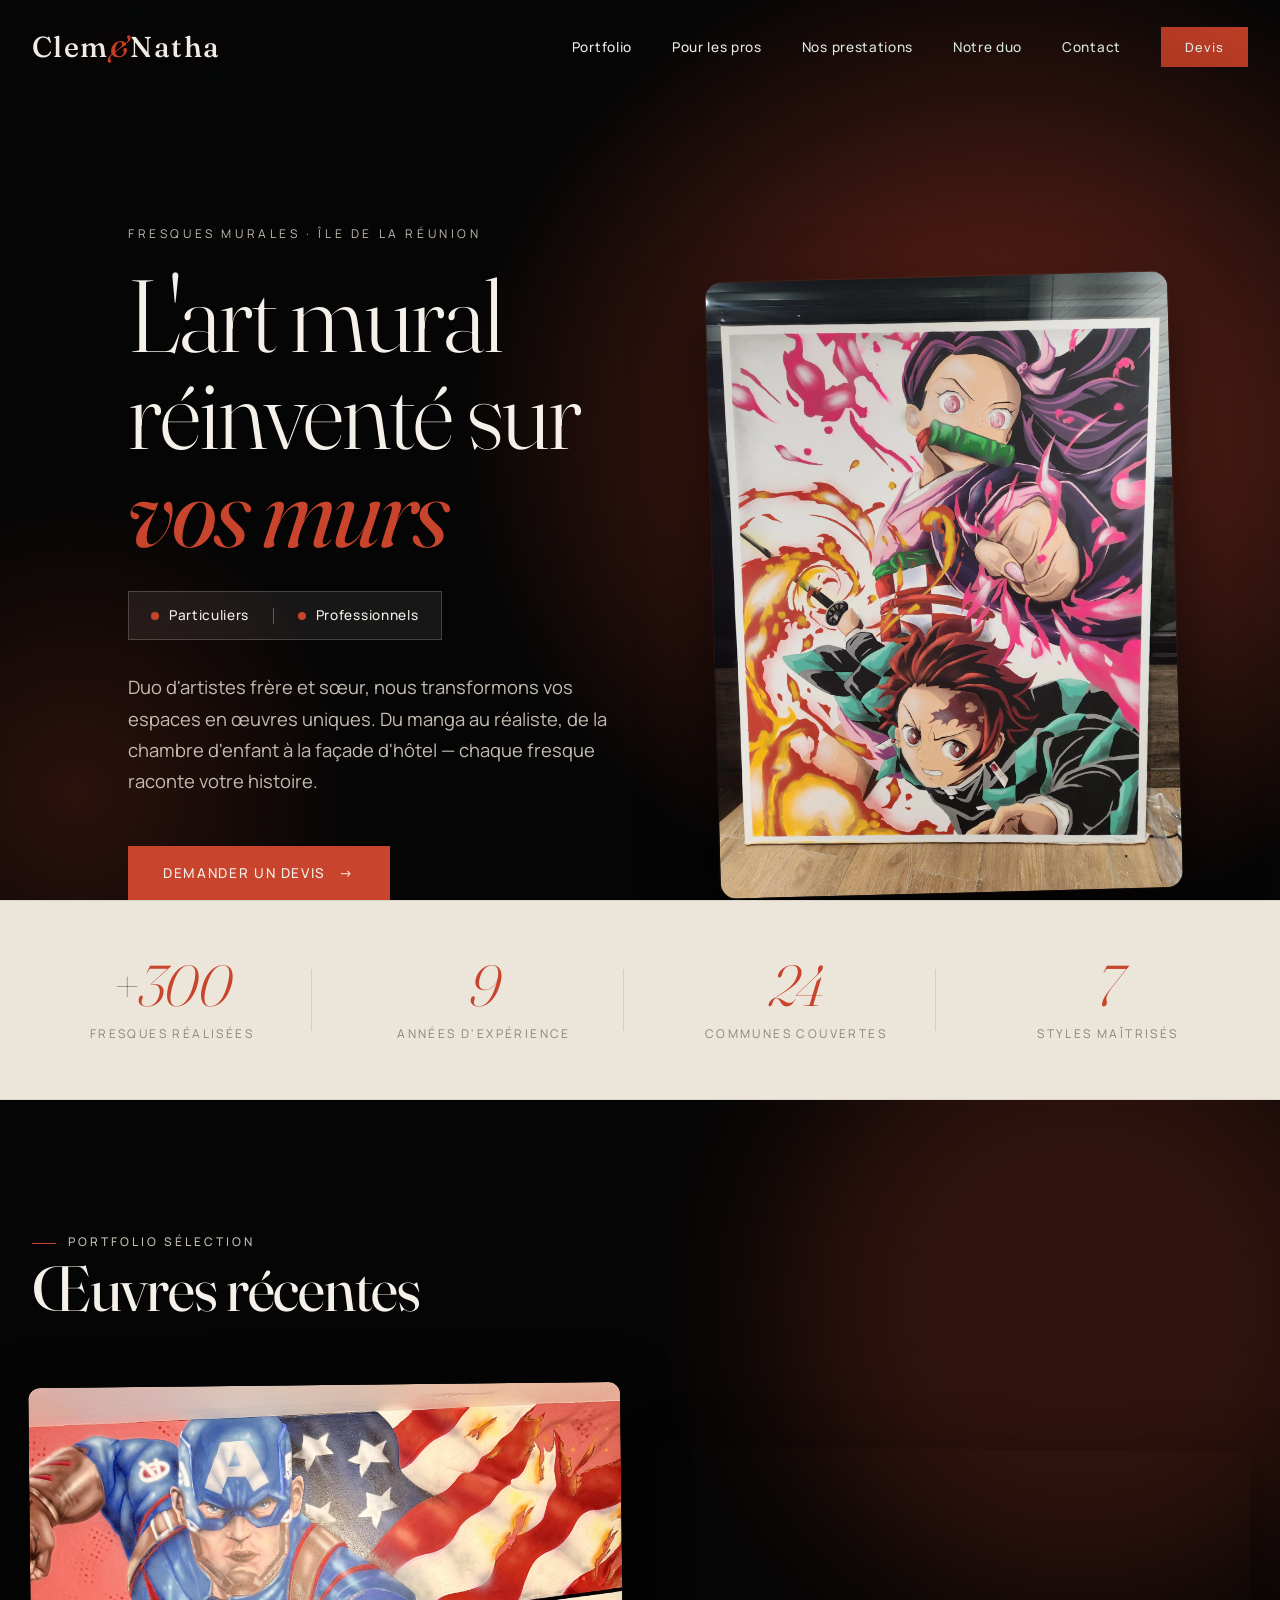
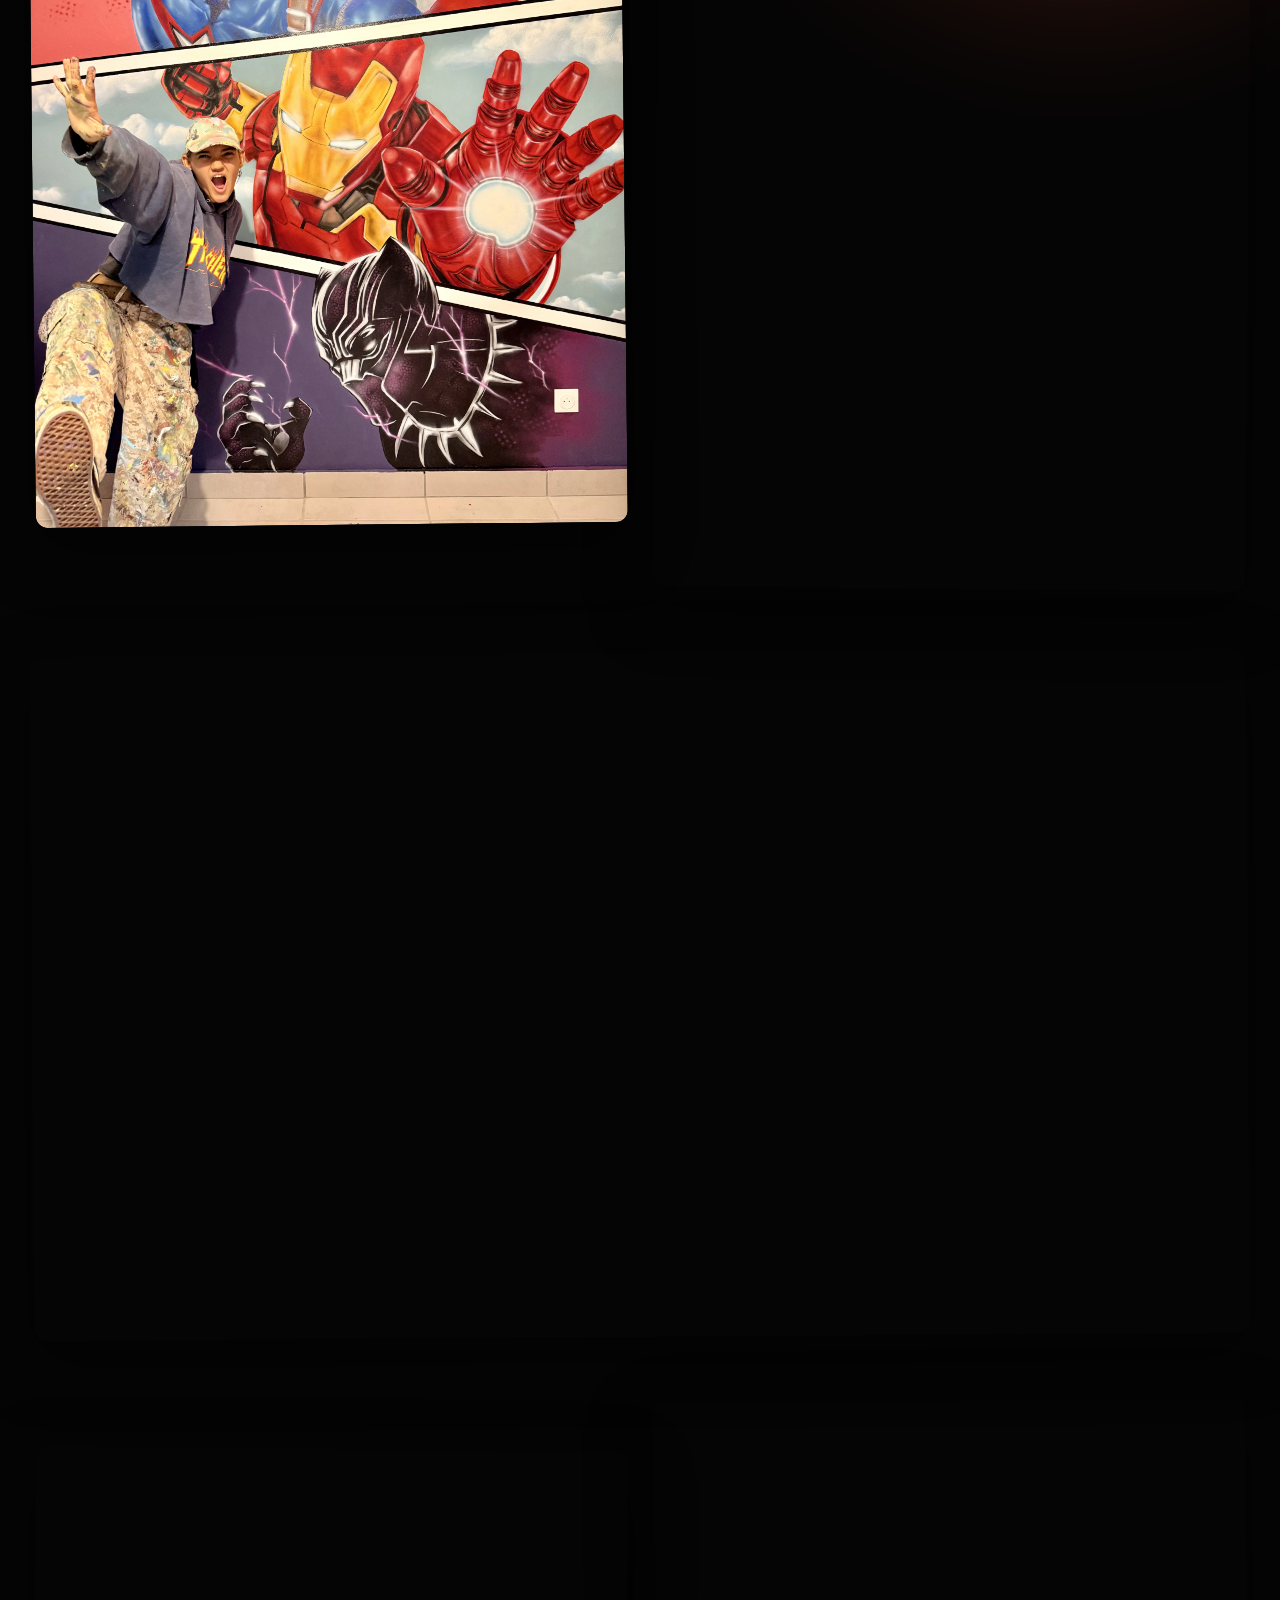
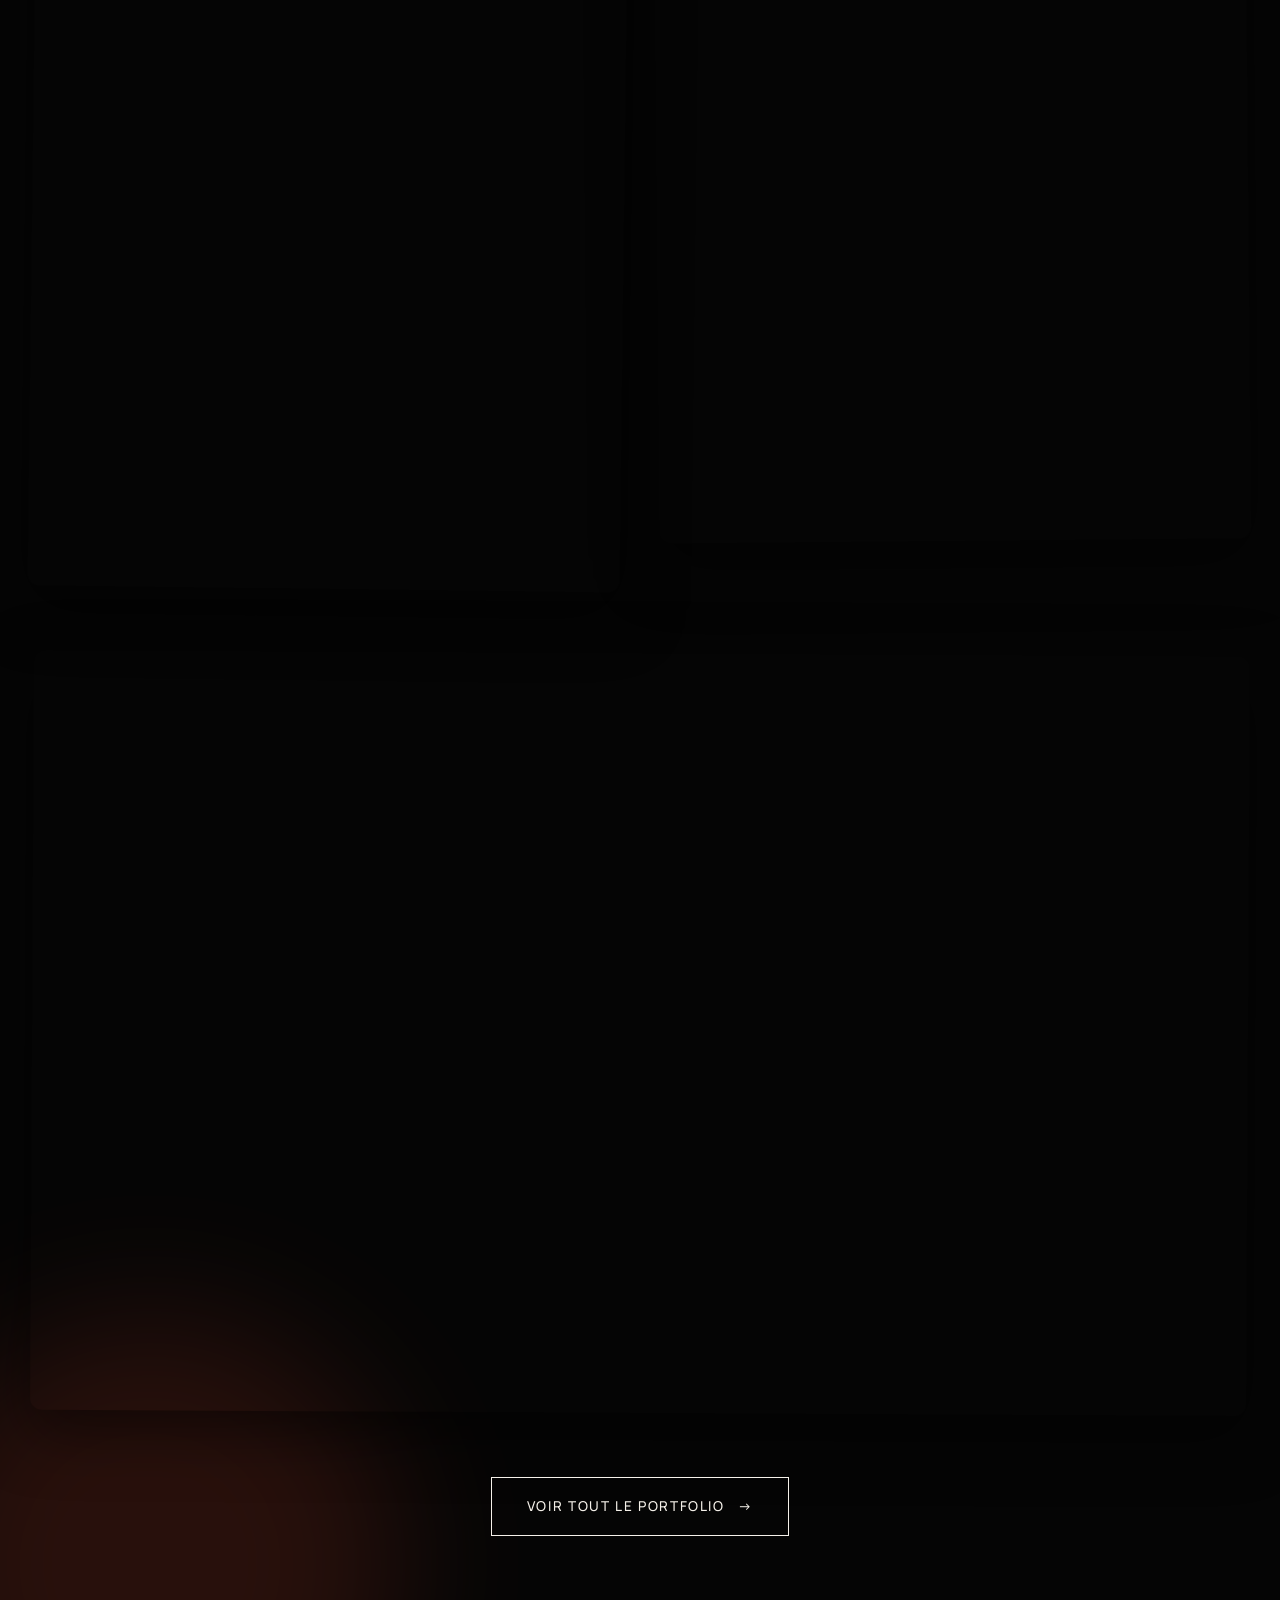
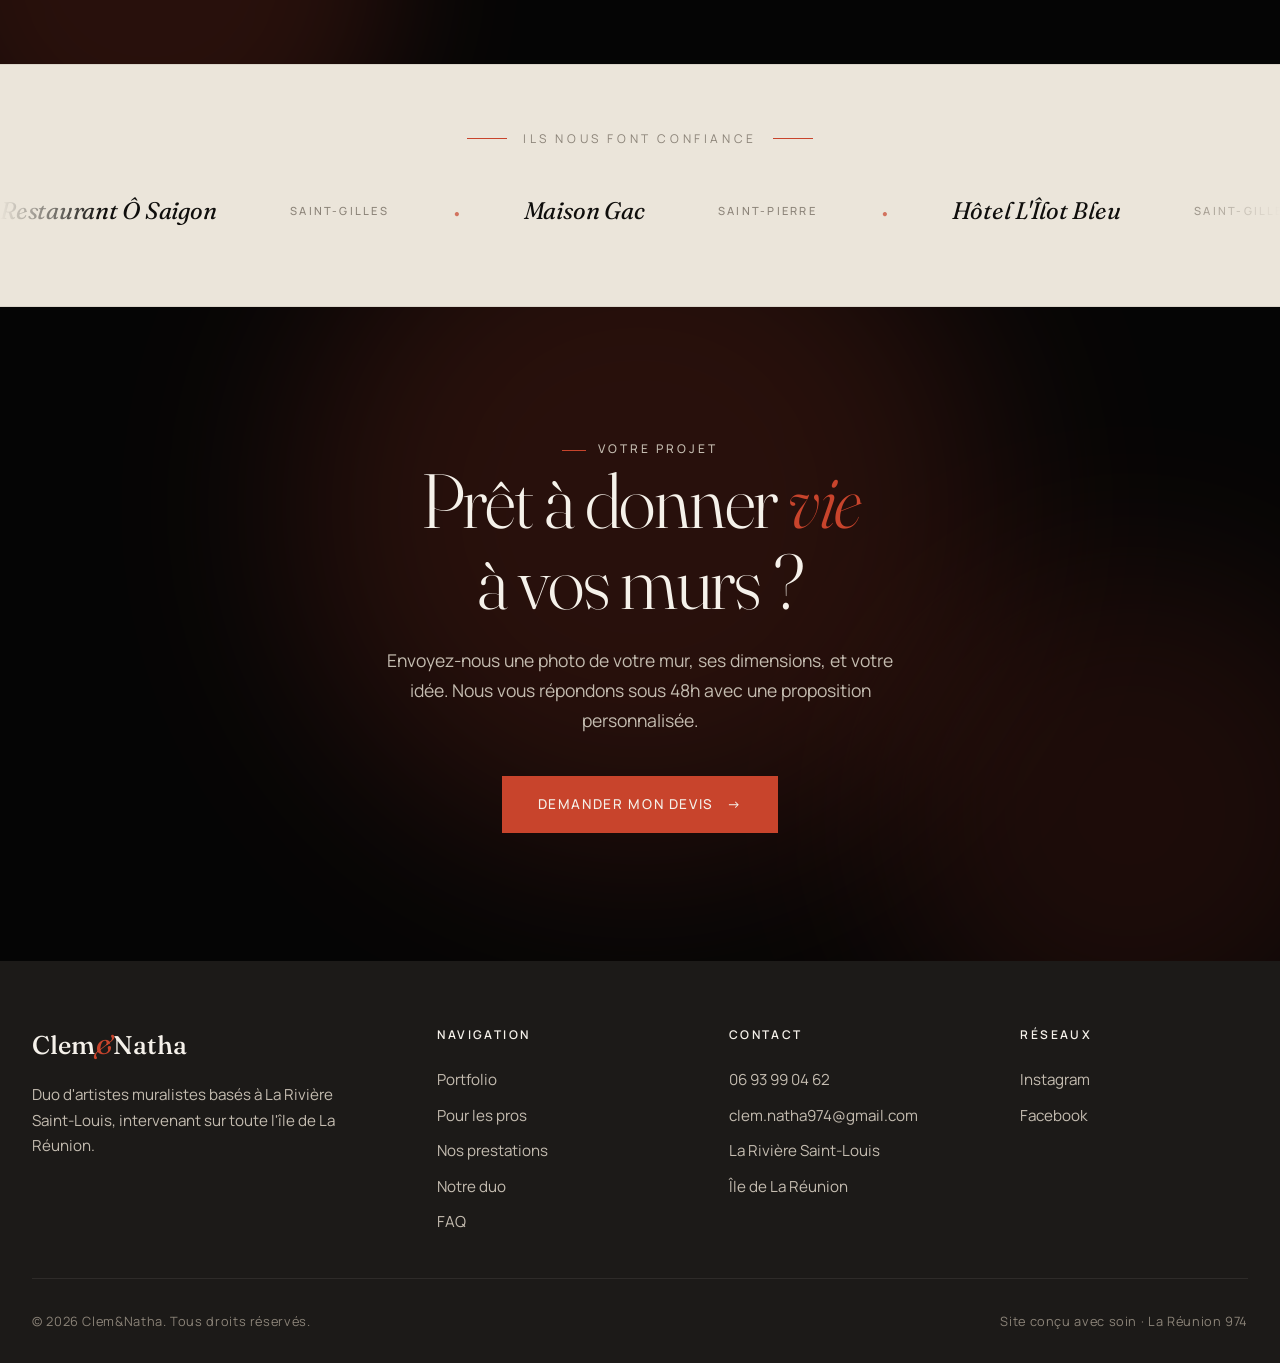
==== commit 2b4bd9d5: "Batch 6 : favicon SVG, contenu portfolio/contact/services - favicon.svg cree (& italique vermillon s" ====
--- a/index.html
+++ b/index.html
@@ -91,7 +91,8 @@
 
   <link rel="stylesheet" href="style.css">
   <link rel="canonical" href="https://clemandnatha.re/">
-  <link rel="icon" href="/favicon.ico">
+  <link rel="icon" type="image/svg+xml" href="/favicon.svg">
+  <link rel="alternate icon" href="/favicon.ico">
   <link rel="apple-touch-icon" href="/apple-touch-icon.png">
   <link rel="preconnect" href="https://fonts.googleapis.com">
   <link rel="preconnect" href="https://fonts.gstatic.com" crossorigin>
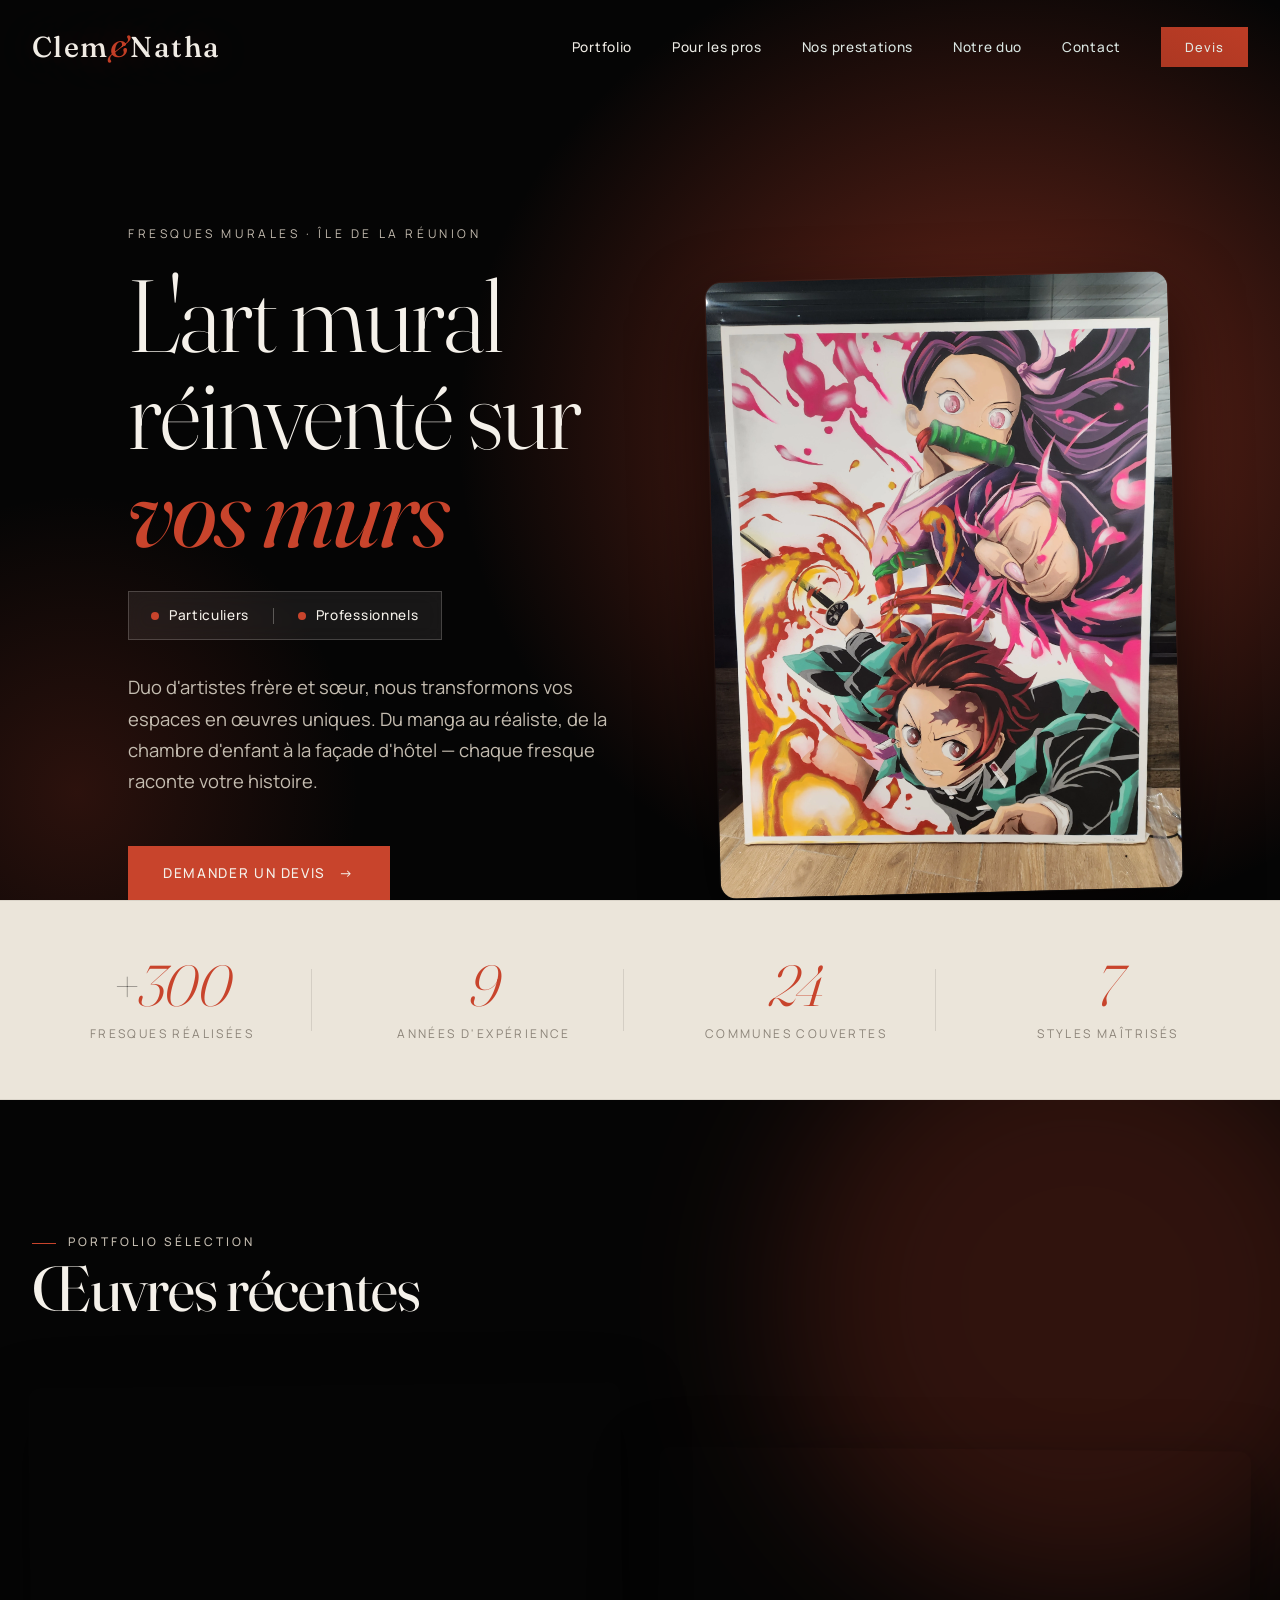
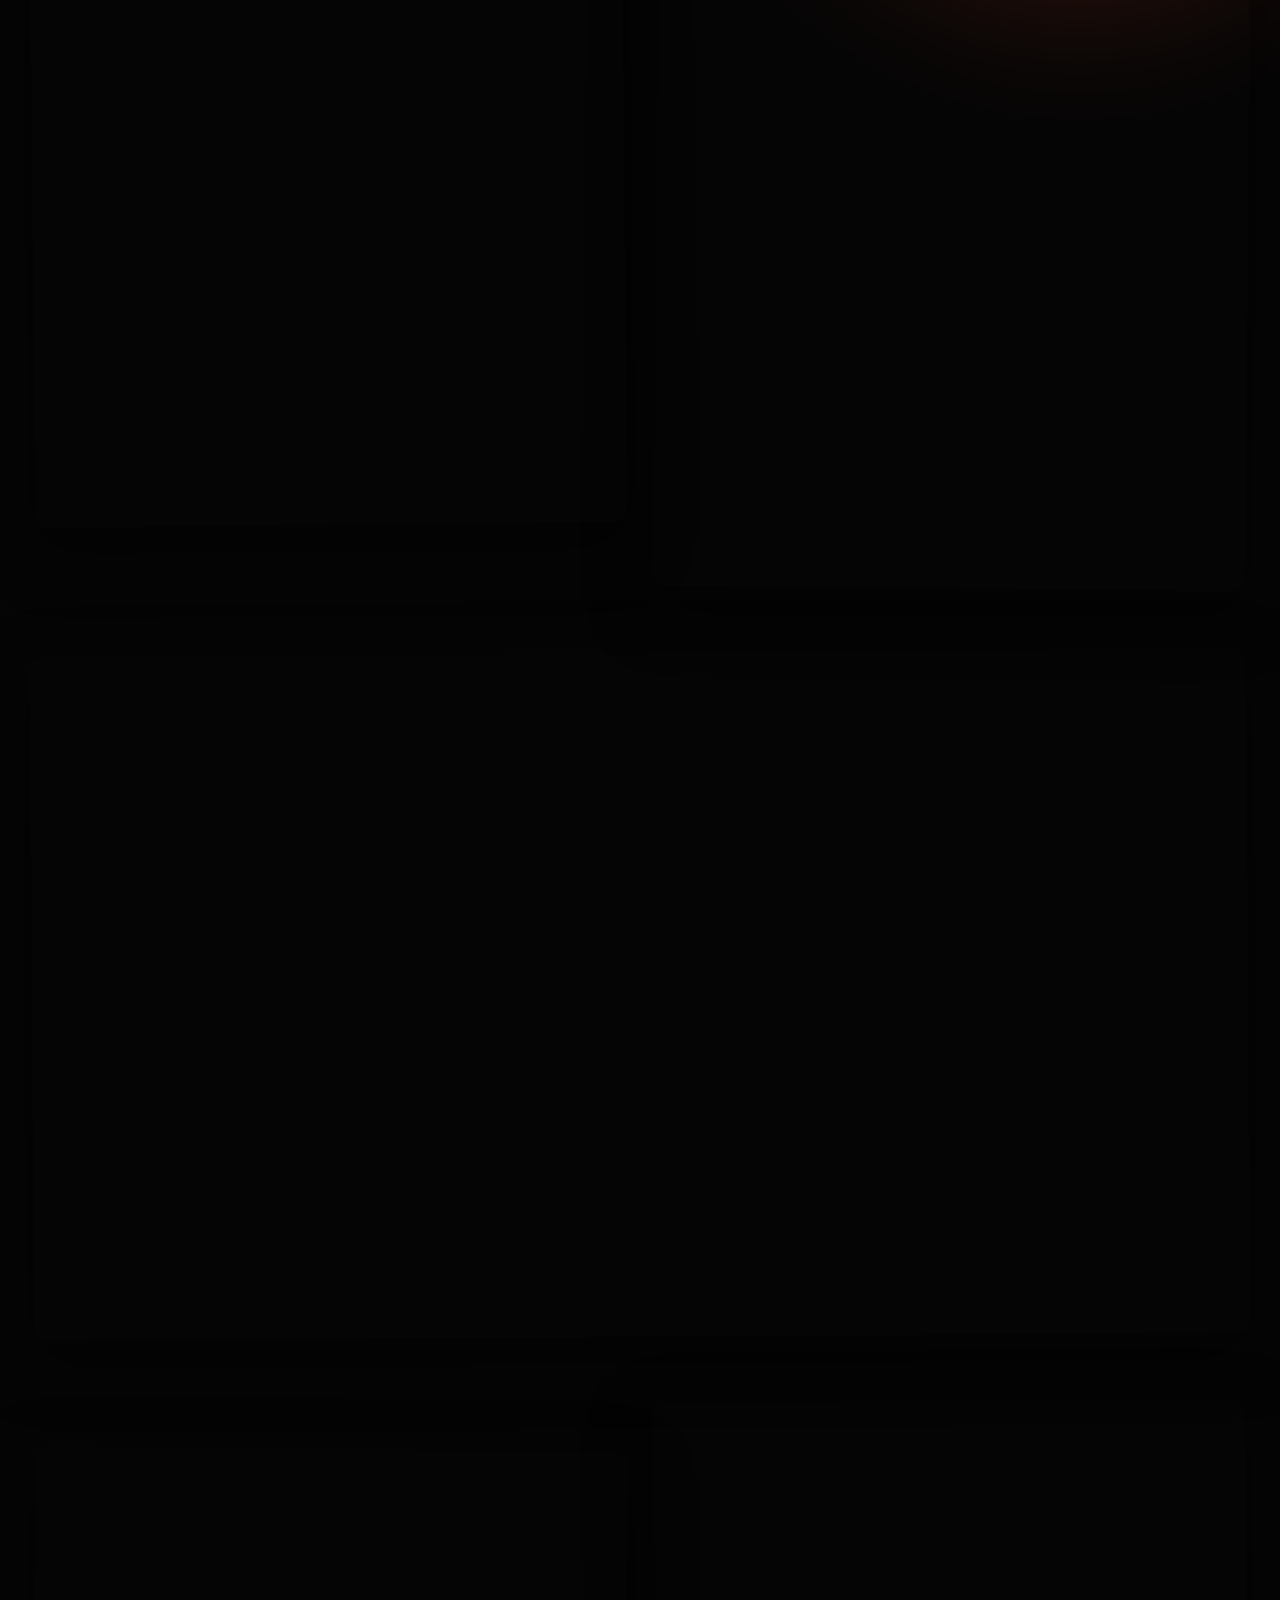
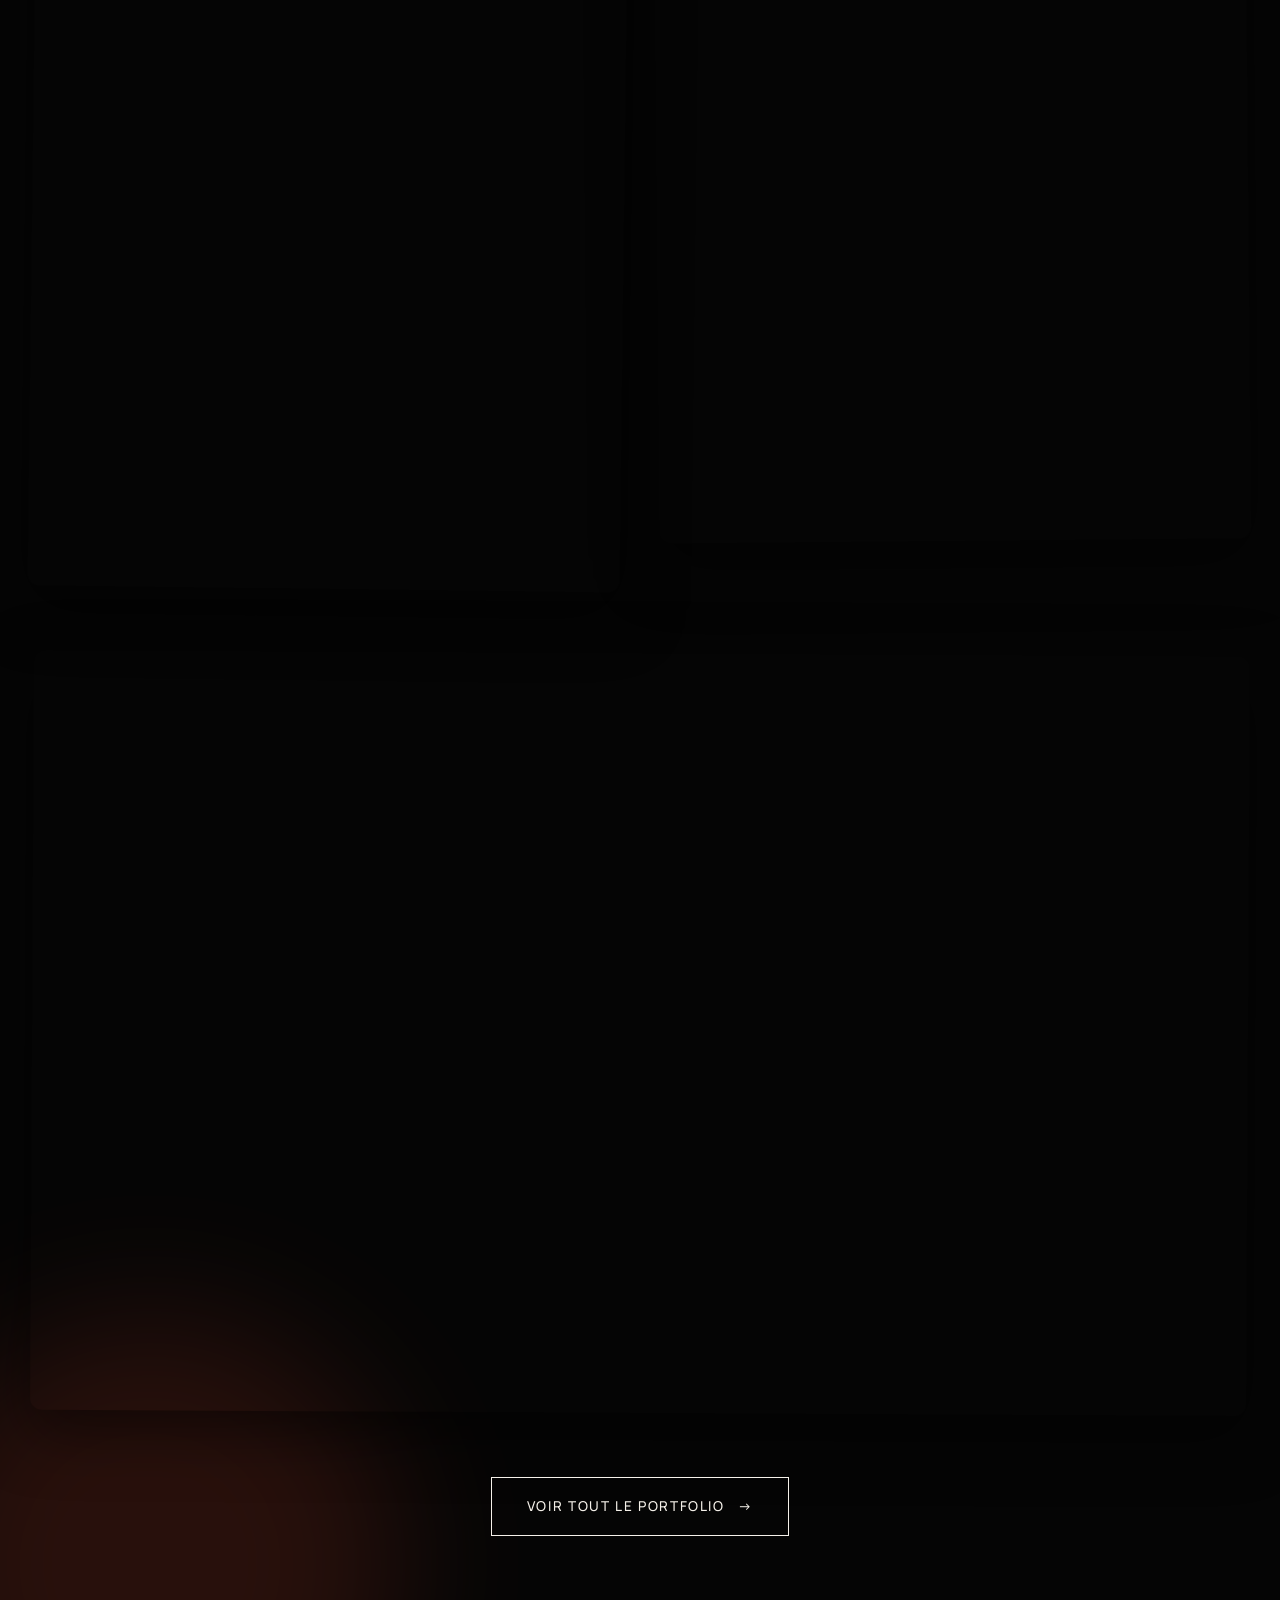
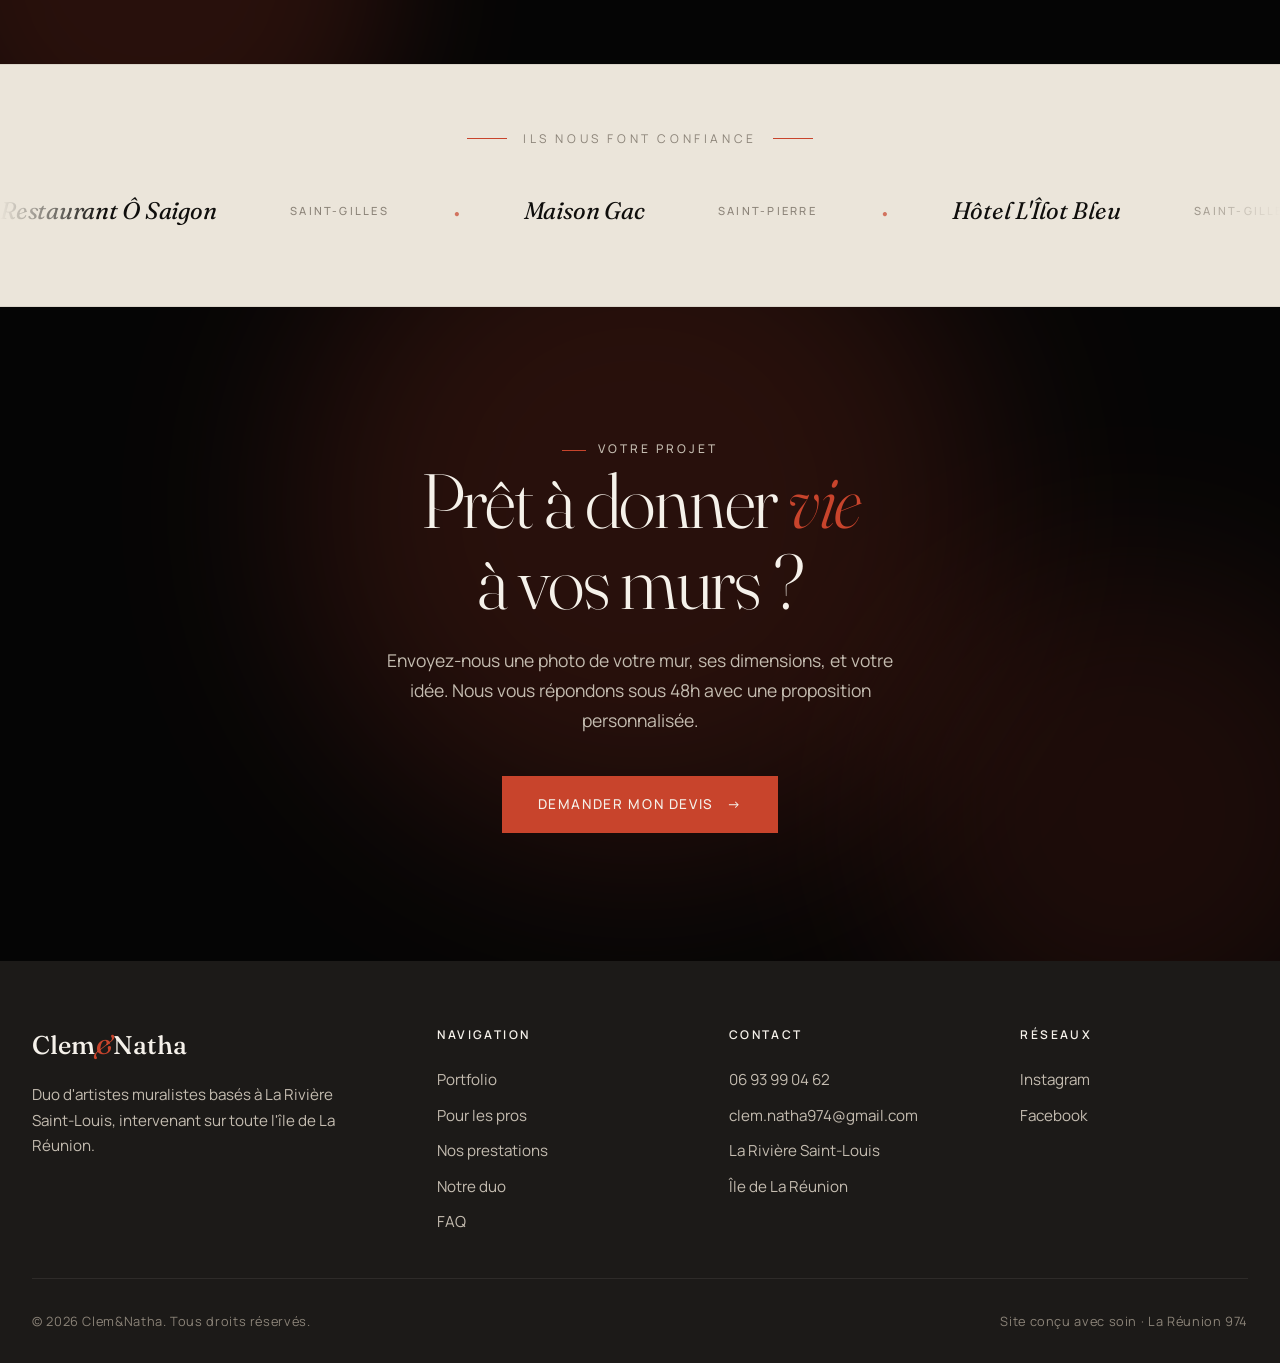
==== commit 60a94572: "SEO medium priority : schema, CLS, LCP, head order (M1-M5) M-1 index.html : logo schema -> ImageObje" ====
--- a/index.html
+++ b/index.html
@@ -40,7 +40,12 @@
     "telephone": "+262693990462",
     "email": "clem.natha974@gmail.com",
     "image": "https://clemandnatha.re/hero-01.webp",
-    "logo": "https://clemandnatha.re/hero-01.webp",
+    "logo": {
+      "@type": "ImageObject",
+      "url": "https://clemandnatha.re/favicon.svg",
+      "width": 280,
+      "height": 60
+    },
     "priceRange": "€€",
     "address": {
       "@type": "PostalAddress",
@@ -84,7 +89,7 @@
     "potentialAction": {
       "@type": "ReserveAction",
       "name": "Demander un devis",
-      "target": "https://clemandnatha.re/devis.html"
+      "target": "https://clemandnatha.re/devis"
     }
   }
   </script>
@@ -96,24 +101,25 @@
   <link rel="apple-touch-icon" href="/apple-touch-icon.png">
   <link rel="preconnect" href="https://fonts.googleapis.com">
   <link rel="preconnect" href="https://fonts.gstatic.com" crossorigin>
+  <link rel="stylesheet" href="https://fonts.googleapis.com/css2?family=Fraunces:ital,opsz,wght@0,9..144,300;0,9..144,400;0,9..144,500;0,9..144,600;0,9..144,700;1,9..144,400&family=Manrope:wght@300;400;500;600;700&family=Noto+Serif+JP:wght@400;500&display=swap">
 </head>
 <body>
 
 <!-- Navigation -->
 <nav class="nav">
-  <a href="index.html" class="nav-logo">Clem<span>&</span>Natha</a>
+  <a href="/" class="nav-logo">Clem<span>&</span>Natha</a>
   <button class="nav-toggle" aria-label="Menu">
     <span></span>
     <span></span>
     <span></span>
   </button>
   <ul class="nav-menu">
-    <li><a href="portfolio.html">Portfolio</a></li>
-    <li><a href="pros.html">Pour les pros</a></li>
-    <li><a href="services.html">Nos prestations</a></li>
-    <li><a href="about.html">Notre duo</a></li>
-    <li><a href="contact.html">Contact</a></li>
-    <li><a href="devis.html" class="nav-cta">Devis</a></li>
+    <li><a href="/portfolio">Portfolio</a></li>
+    <li><a href="/pros">Pour les pros</a></li>
+    <li><a href="/services">Nos prestations</a></li>
+    <li><a href="/about">Notre duo</a></li>
+    <li><a href="/contact">Contact</a></li>
+    <li><a href="/devis" class="nav-cta">Devis</a></li>
   </ul>
 </nav>
 
@@ -137,7 +143,7 @@
     </div>
     <p class="hero-sub">Duo d'artistes frère et sœur, nous transformons vos espaces en œuvres uniques. Du manga au réaliste, de la chambre d'enfant à la façade d'hôtel — chaque fresque raconte votre histoire.</p>
     <div class="hero-ctas">
-      <a href="devis.html" class="btn btn-primary">Demander un devis <span class="arrow">→</span></a>
+      <a href="/devis" class="btn btn-primary">Demander un devis <span class="arrow">→</span></a>
       <a href="#oeuvres-recentes" class="btn btn-light">Voir nos œuvres</a>
     </div>
   </div>
@@ -184,37 +190,37 @@
 
     <div class="gallery-grid reveal" style="display: grid; grid-template-columns: repeat(2, 1fr); gap: 2rem; align-items: start;">
 
-      <a href="portfolio.html" class="gallery-item" data-tags="realiste,exterieur"
+      <a href="/portfolio" class="gallery-item" data-tags="realiste,exterieur"
          style="aspect-ratio: 4/5; transform: rotate(-0.6deg);
                 box-shadow: 0 20px 60px rgba(0,0,0,0.5); transition: transform 0.6s cubic-bezier(0.65,0,0.35,1), box-shadow 0.6s ease;">
         <img src="portfolio-04.webp" alt="Fresque réaliste extérieure — Clem&Natha artistes muralistes La Réunion" width="1600" height="2133" loading="eager" fetchpriority="high" decoding="async" style="width:100%;height:100%;object-fit:cover;display:block;">
       </a>
 
-      <a href="portfolio.html" class="gallery-item" data-tags="manga,interieur"
+      <a href="/portfolio" class="gallery-item" data-tags="manga,interieur"
          style="aspect-ratio: 4/5; transform: rotate(0.5deg); margin-top: 4rem;
                 box-shadow: 0 20px 60px rgba(0,0,0,0.5); transition: transform 0.6s cubic-bezier(0.65,0,0.35,1), box-shadow 0.6s ease;">
         <img src="portfolio-05.webp" alt="Fresque manga intérieure chambre — Clem&Natha La Réunion" width="1600" height="2133" loading="lazy" decoding="async" style="width:100%;height:100%;object-fit:cover;display:block;">
       </a>
 
-      <a href="portfolio.html" class="gallery-item" data-tags="tropical,exterieur"
+      <a href="/portfolio" class="gallery-item" data-tags="tropical,exterieur"
          style="aspect-ratio: 16/9; transform: rotate(-0.4deg); grid-column: span 2; max-width: 100%; margin: 2rem 0;
                 box-shadow: 0 20px 60px rgba(0,0,0,0.5); transition: transform 0.6s cubic-bezier(0.65,0,0.35,1), box-shadow 0.6s ease;">
         <img src="portfolio-06.webp" alt="Fresque tropicale grand format extérieure — Clem&Natha La Réunion" width="1080" height="414" loading="lazy" decoding="async" style="width:100%;height:100%;object-fit:cover;display:block;">
       </a>
 
-      <a href="portfolio.html" class="gallery-item" data-tags="bw,interieur"
+      <a href="/portfolio" class="gallery-item" data-tags="bw,interieur"
          style="aspect-ratio: 4/5; transform: rotate(0.7deg); margin-top: 3rem;
                 box-shadow: 0 20px 60px rgba(0,0,0,0.5); transition: transform 0.6s cubic-bezier(0.65,0,0.35,1), box-shadow 0.6s ease;">
         <img src="portfolio-07.webp" alt="Fresque noir et blanc intérieure — Clem&Natha La Réunion" width="1600" height="2133" loading="lazy" decoding="async" style="width:100%;height:100%;object-fit:cover;display:block;">
       </a>
 
-      <a href="portfolio.html" class="gallery-item" data-tags="realiste,exterieur"
+      <a href="/portfolio" class="gallery-item" data-tags="realiste,exterieur"
          style="aspect-ratio: 4/5; transform: rotate(-0.5deg);
                 box-shadow: 0 20px 60px rgba(0,0,0,0.5); transition: transform 0.6s cubic-bezier(0.65,0,0.35,1), box-shadow 0.6s ease;">
         <img src="portfolio-08.webp" alt="Fresque réaliste extérieure maison — Clem&Natha La Réunion" width="1600" height="2133" loading="lazy" decoding="async" style="width:100%;height:100%;object-fit:cover;display:block;">
       </a>
 
-      <a href="portfolio.html" class="gallery-item" data-tags="tropical,exterieur"
+      <a href="/portfolio" class="gallery-item" data-tags="tropical,exterieur"
          style="aspect-ratio: 16/10; grid-column: span 2; transform: rotate(0.3deg); margin-top: 2rem;
                 box-shadow: 0 20px 60px rgba(0,0,0,0.5); transition: transform 0.6s cubic-bezier(0.65,0,0.35,1), box-shadow 0.6s ease;">
         <img src="portfolio-09.webp" alt="Fresque tropicale panoramique extérieure — Clem&Natha La Réunion" width="1600" height="2133" loading="lazy" decoding="async" style="width:100%;height:100%;object-fit:cover;display:block;">
@@ -223,7 +229,7 @@
     </div>
 
     <div style="text-align: center; margin-top: 4rem;">
-      <a href="portfolio.html" class="btn btn-light">Voir tout le portfolio <span class="arrow">→</span></a>
+      <a href="/portfolio" class="btn btn-light">Voir tout le portfolio <span class="arrow">→</span></a>
     </div>
   </div>
 </section>
@@ -267,7 +273,7 @@
     <h2 class="reveal reveal-delay-1" style="color: var(--paper);">Prêt à donner <em>vie</em><br>à vos murs ?</h2>
     <p class="reveal reveal-delay-2" style="color: var(--stone-light);">Envoyez-nous une photo de votre mur, ses dimensions, et votre idée. Nous vous répondons sous 48h avec une proposition personnalisée.</p>
     <div class="reveal reveal-delay-3">
-      <a href="devis.html" class="btn btn-primary">Demander mon devis <span class="arrow">→</span></a>
+      <a href="/devis" class="btn btn-primary">Demander mon devis <span class="arrow">→</span></a>
     </div>
   </div>
 </section>
@@ -286,11 +292,11 @@
       <div>
         <h5>Navigation</h5>
         <ul>
-          <li><a href="portfolio.html">Portfolio</a></li>
-          <li><a href="pros.html">Pour les pros</a></li>
-          <li><a href="services.html">Nos prestations</a></li>
-          <li><a href="about.html">Notre duo</a></li>
-          <li><a href="faq.html">FAQ</a></li>
+          <li><a href="/portfolio">Portfolio</a></li>
+          <li><a href="/pros">Pour les pros</a></li>
+          <li><a href="/services">Nos prestations</a></li>
+          <li><a href="/about">Notre duo</a></li>
+          <li><a href="/faq">FAQ</a></li>
         </ul>
       </div>
 
--- a/style.css
+++ b/style.css
@@ -3,7 +3,6 @@
    Direction : éditoriale, japonisante, art-house
    ======================================== */
 
-@import url('https://fonts.googleapis.com/css2?family=Fraunces:ital,opsz,wght@0,9..144,300;0,9..144,400;0,9..144,500;0,9..144,600;0,9..144,700;1,9..144,400&family=Manrope:wght@300;400;500;600;700&family=Noto+Serif+JP:wght@400;500&display=swap');
 
 :root {
   /* Palette */
@@ -2147,6 +2146,20 @@
     -webkit-mask-image: none;
     mask-image: none;
   }
+  .reveal {
+    opacity: 1 !important;
+    transform: none !important;
+    transition: none !important;
+  }
+  .hero-eyebrow,
+  .hero h1,
+  .hero-sub,
+  .hero-ctas,
+  .hero-audience {
+    opacity: 1 !important;
+    animation: none !important;
+    transform: none !important;
+  }
 }
 
 .gallery-item:hover {
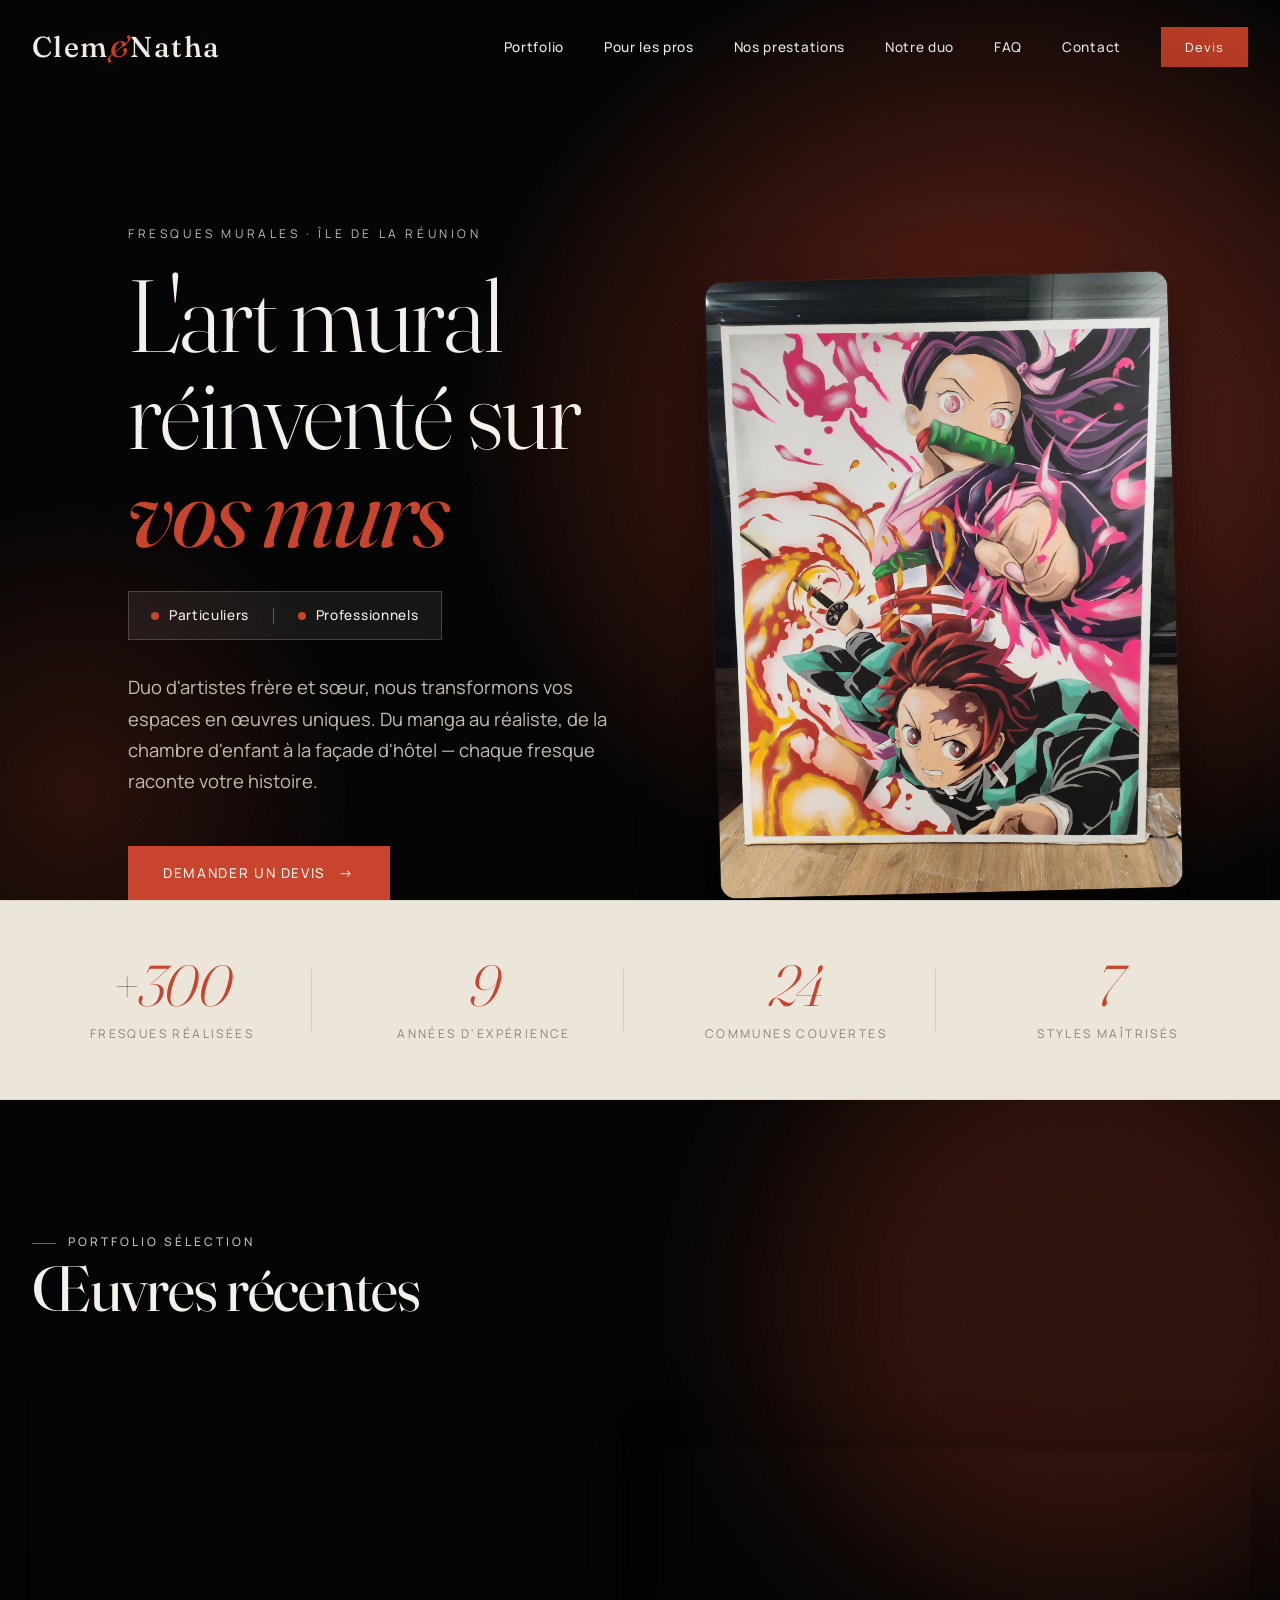
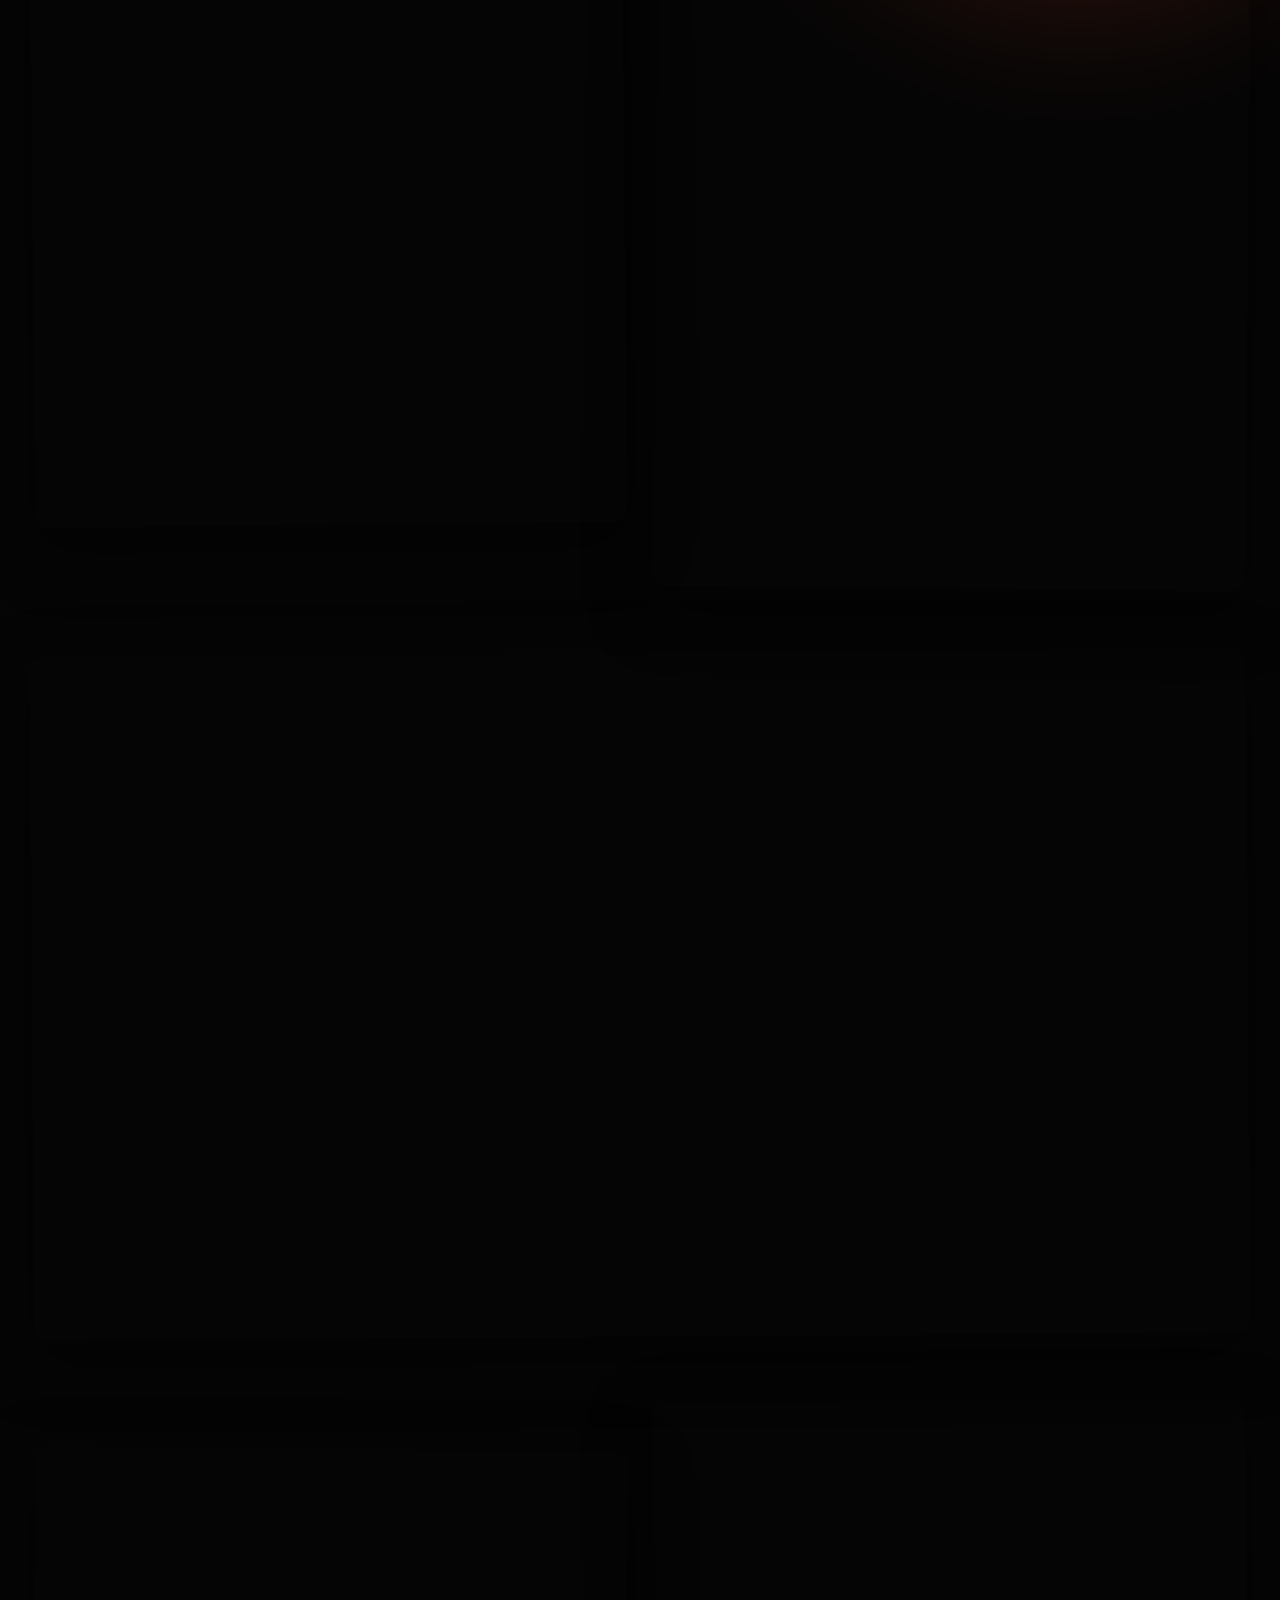
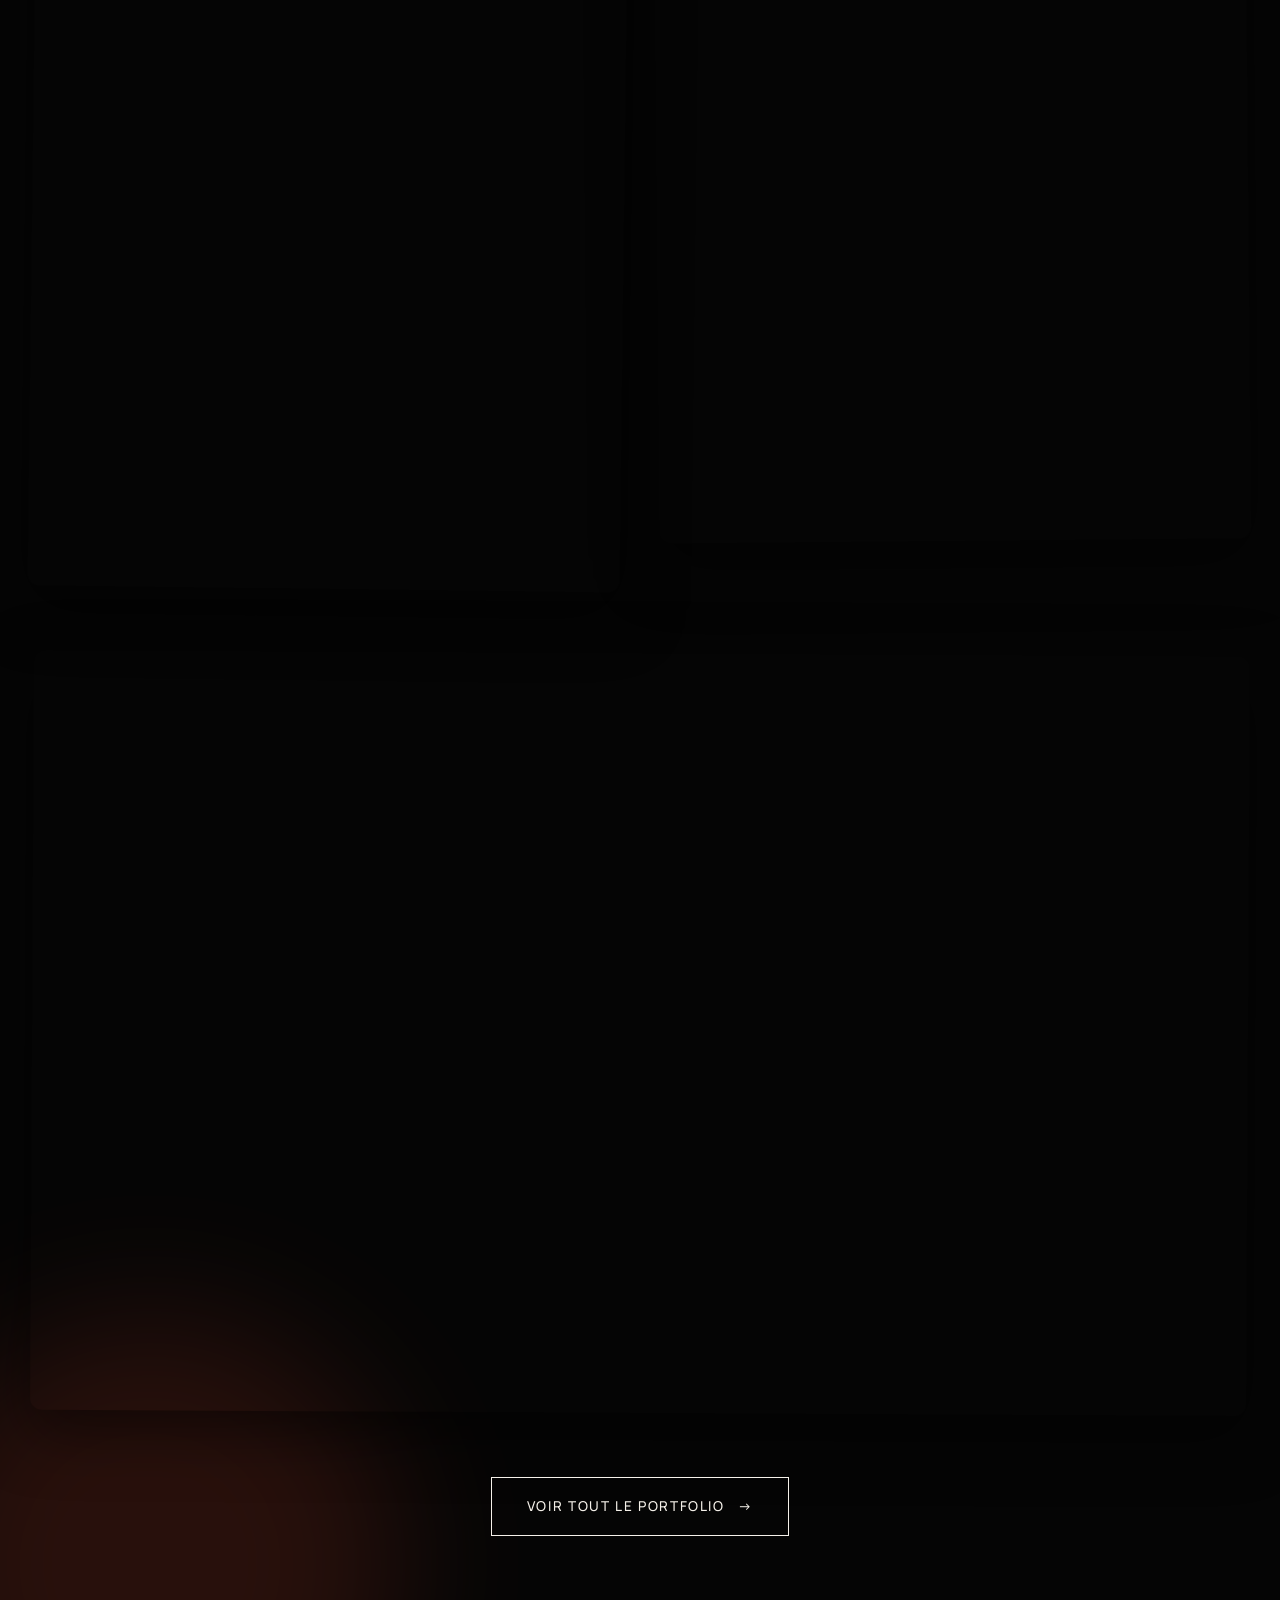
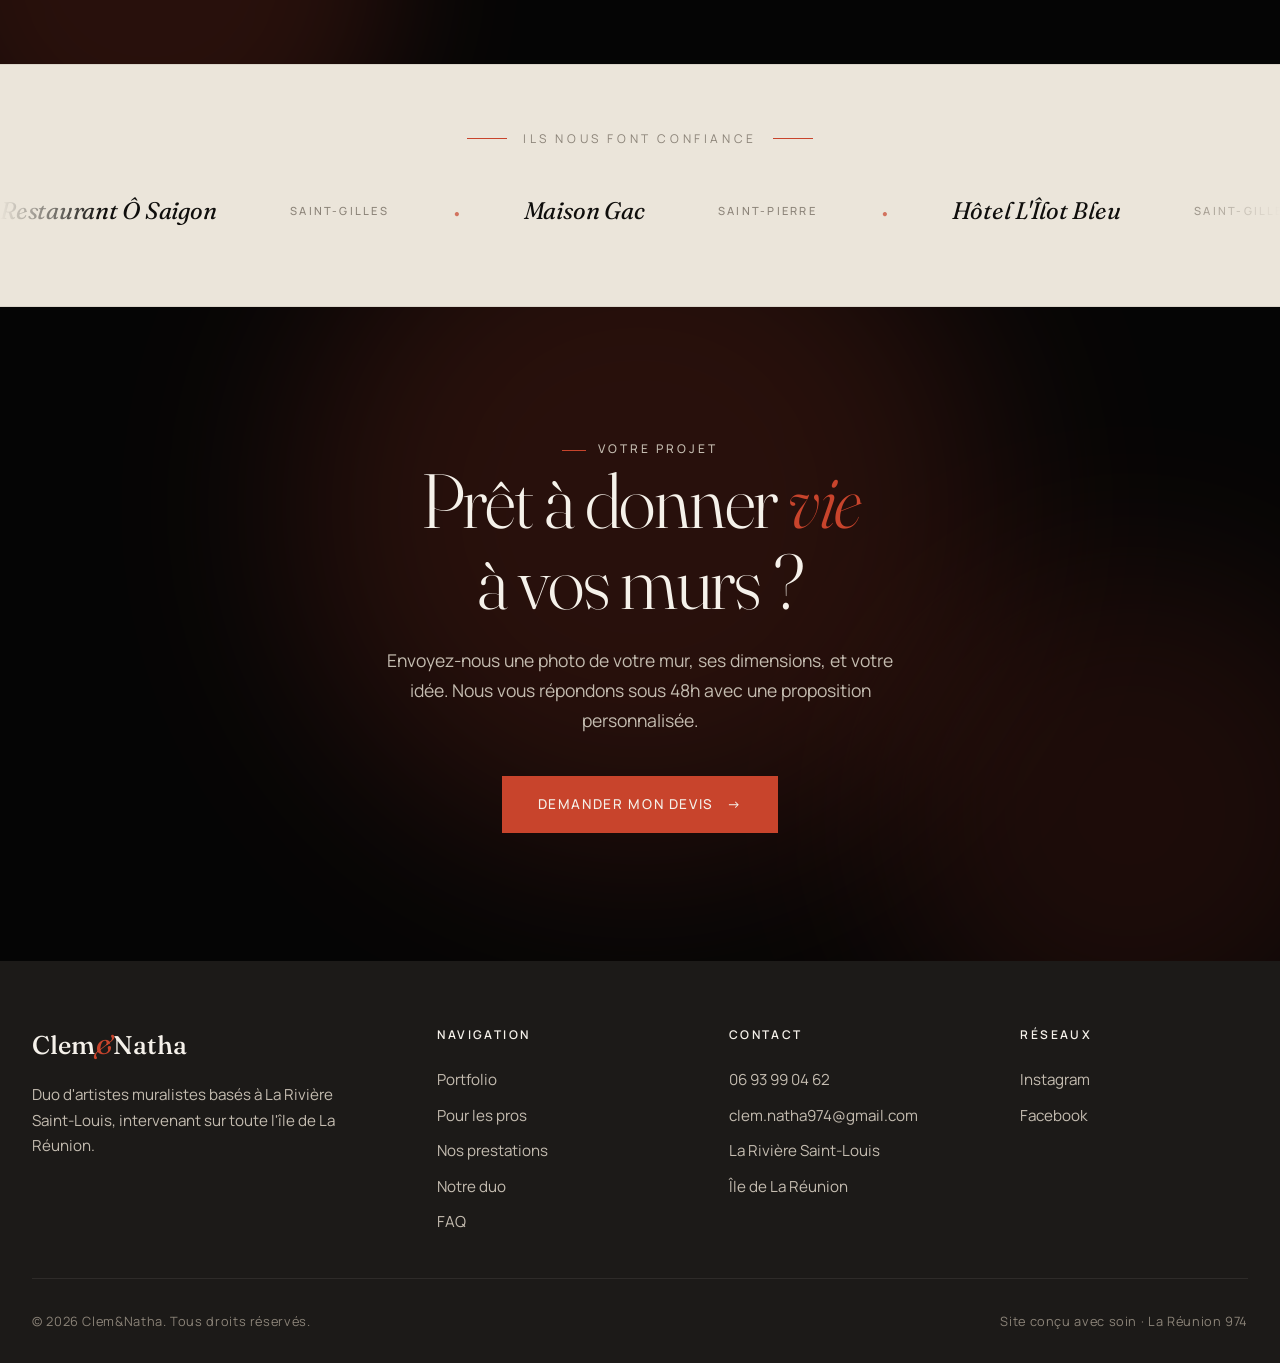
==== commit 6d5265ff: "SEO low priority : nav FAQ, og:type, favicon.ico (L2-L3-L5) L-1 : deja corrige en H-2 (href=/ partou" ====
--- a/index.html
+++ b/index.html
@@ -118,6 +118,7 @@
     <li><a href="/pros">Pour les pros</a></li>
     <li><a href="/services">Nos prestations</a></li>
     <li><a href="/about">Notre duo</a></li>
+    <li><a href="/faq">FAQ</a></li>
     <li><a href="/contact">Contact</a></li>
     <li><a href="/devis" class="nav-cta">Devis</a></li>
   </ul>
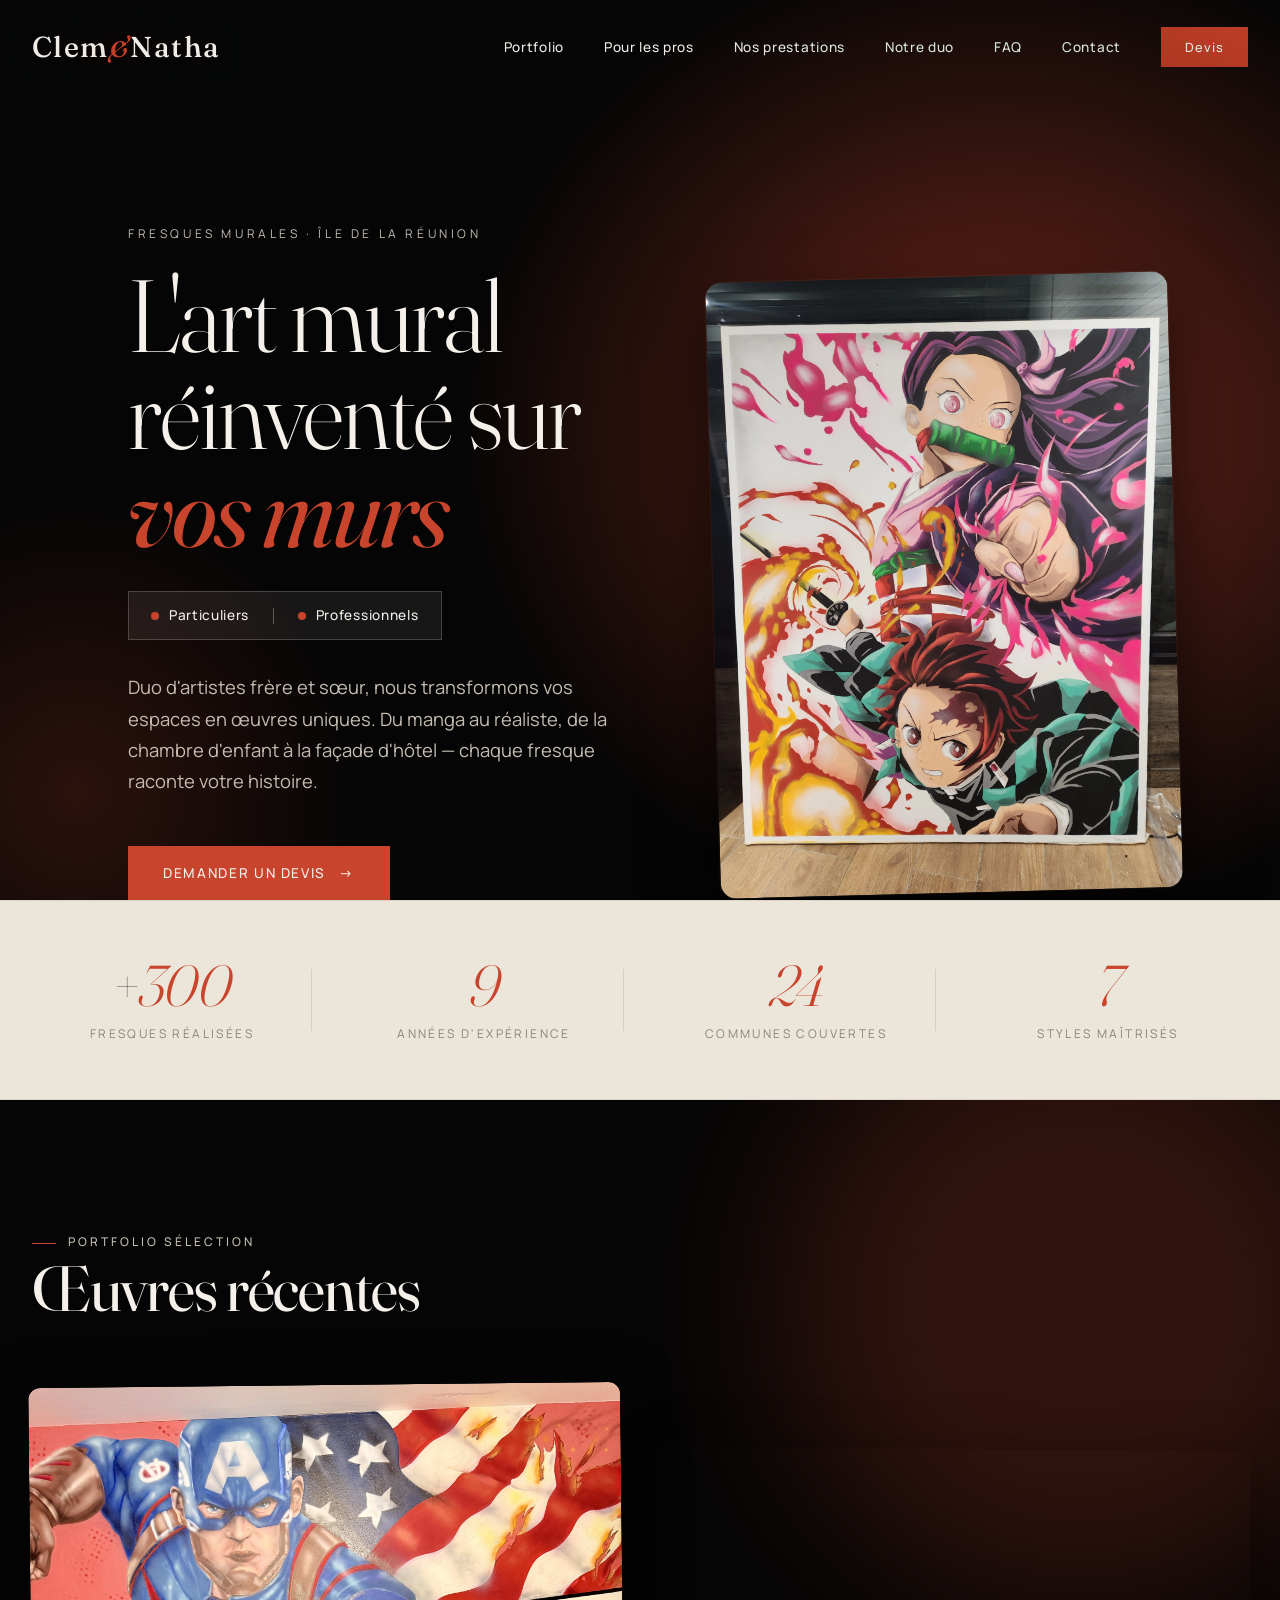
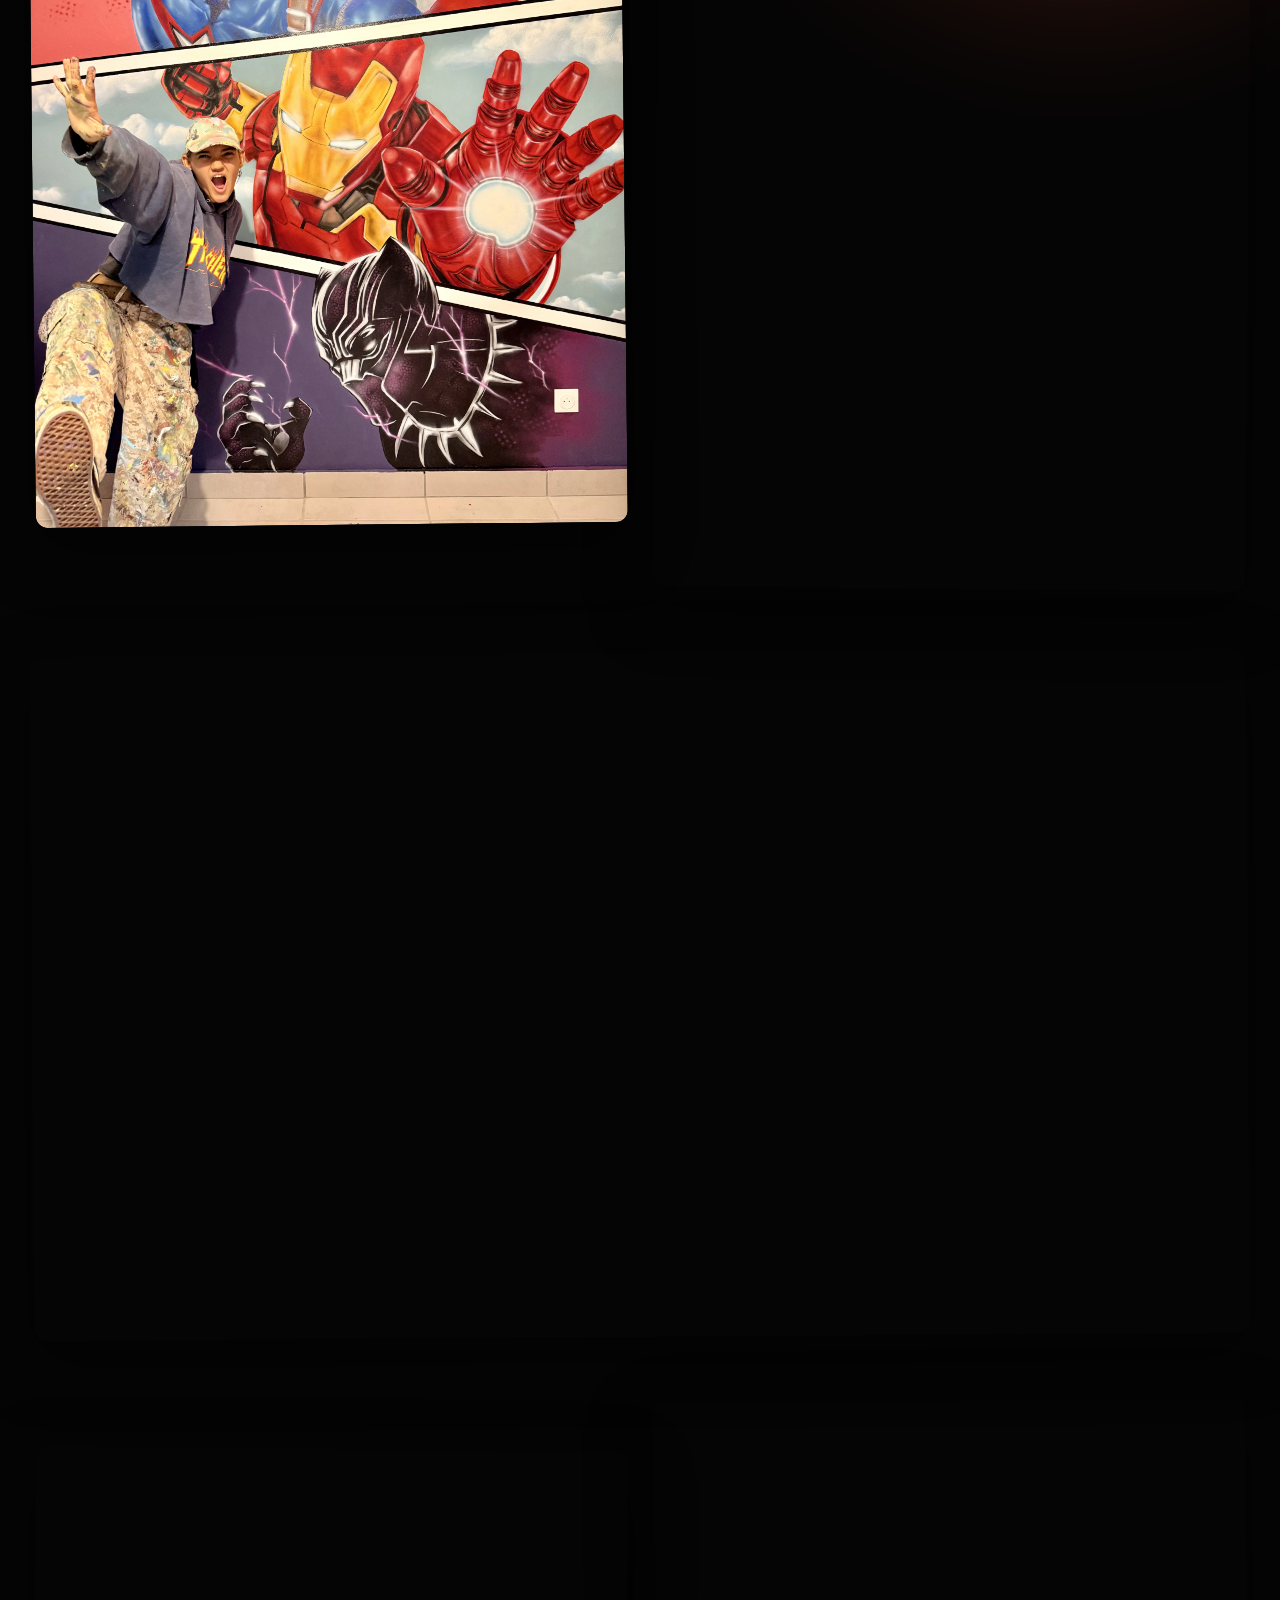
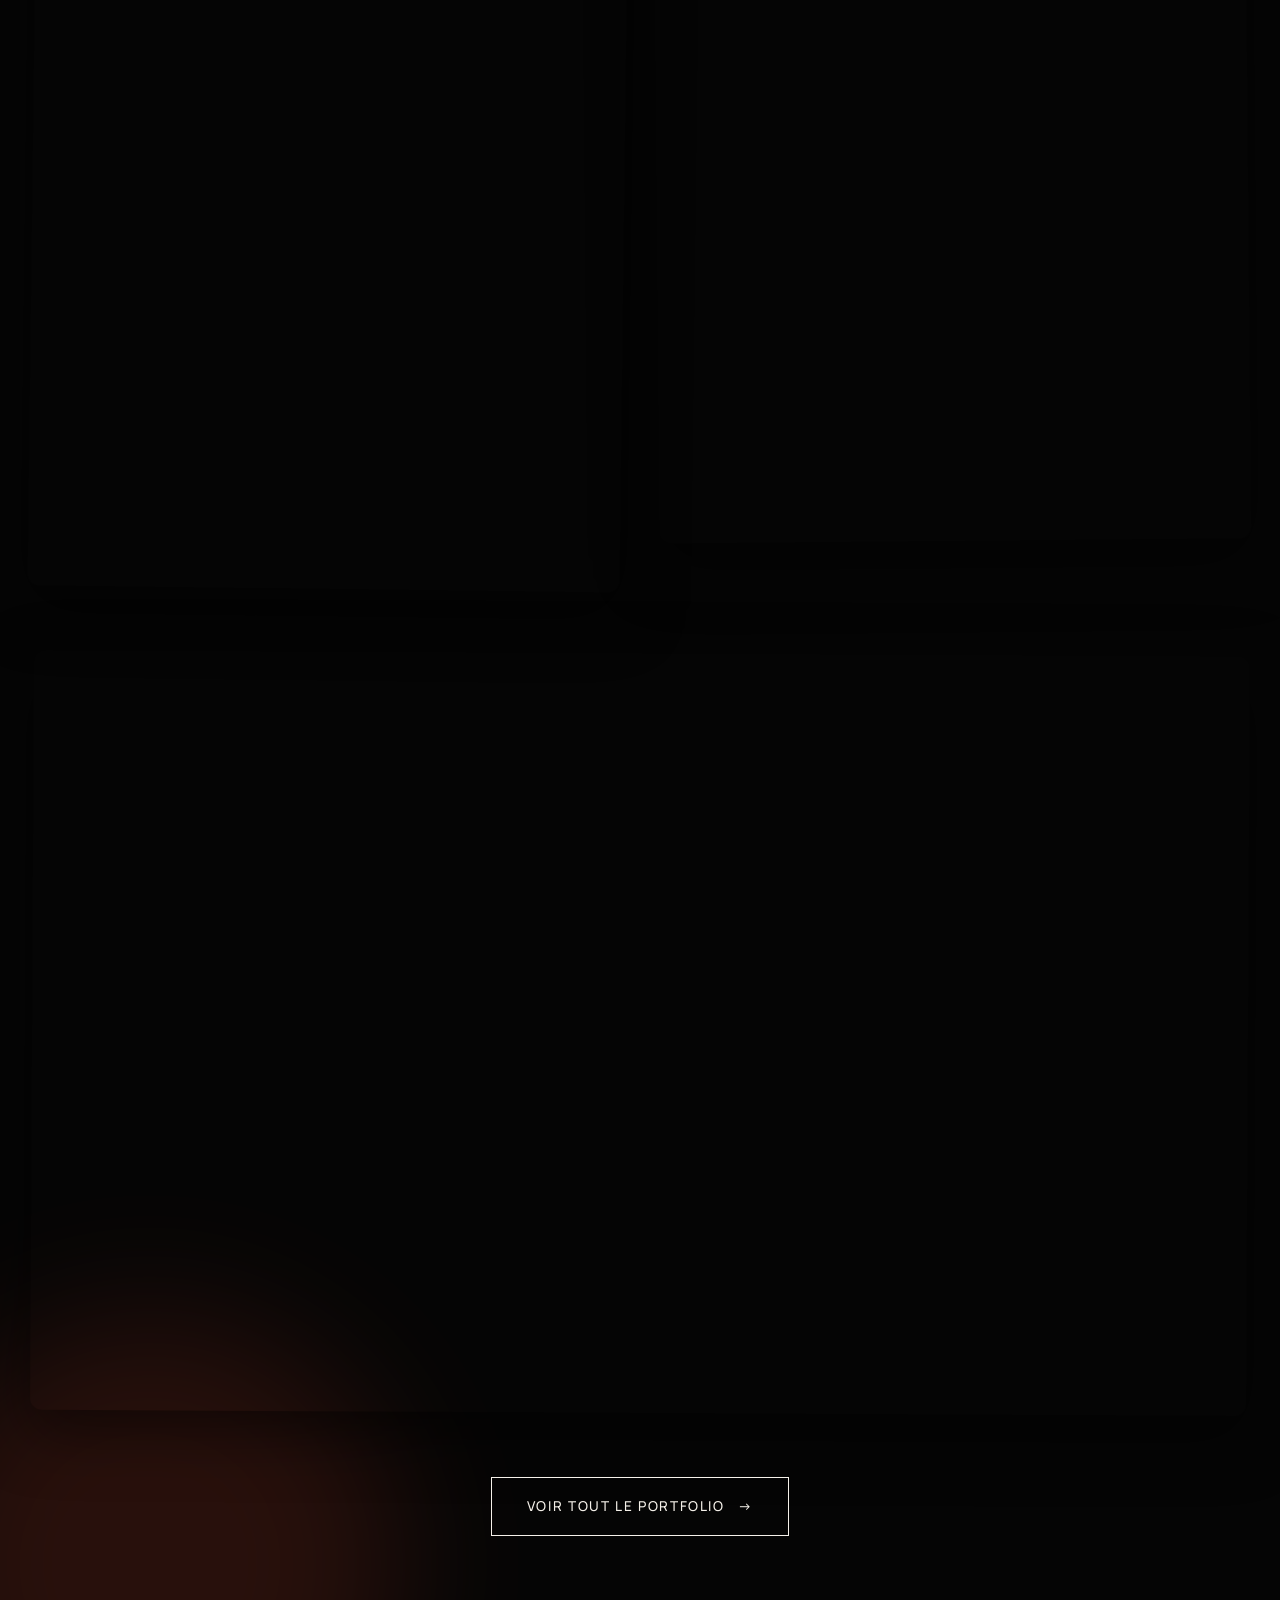
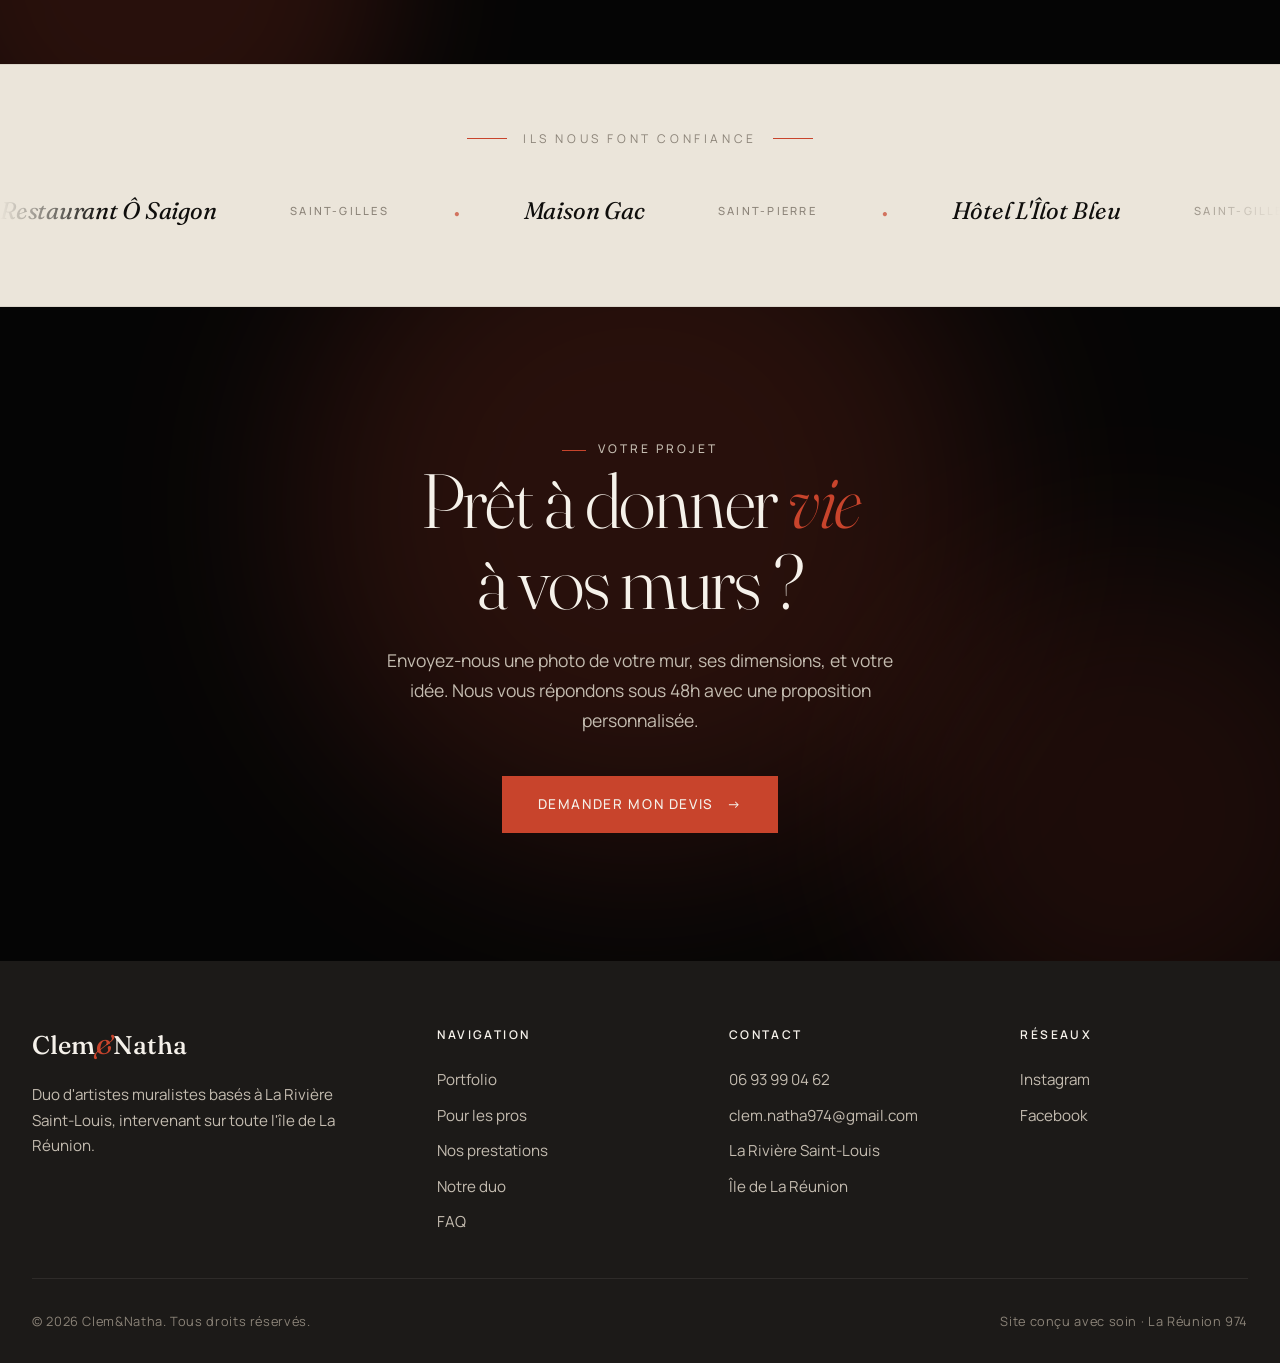
==== commit 3bd83990: "Analytics : ajout Google Analytics G-RRQ0XEG17L sur les 8 pages - balise gtag.js inseree apres <meta" ====
--- a/index.html
+++ b/index.html
@@ -3,6 +3,14 @@
 <head>
   <meta charset="UTF-8">
   <meta name="viewport" content="width=device-width, initial-scale=1.0">
+  <!-- Google tag (gtag.js) -->
+  <script async src="https://www.googletagmanager.com/gtag/js?id=G-RRQ0XEG17L"></script>
+  <script>
+    window.dataLayer = window.dataLayer || [];
+    function gtag(){dataLayer.push(arguments);}
+    gtag('js', new Date());
+    gtag('config', 'G-RRQ0XEG17L');
+  </script>
   <meta name="robots" content="index, follow">
   <title>Clem&Natha — Fresques murales sur mesure | La Réunion 974</title>
   <meta name="description" content="Duo d'artistes muralistes à La Réunion. Fresques sur mesure pour particuliers, restaurants, hôtels et commerces. Manga, réaliste, tropical. Devis 48h.">
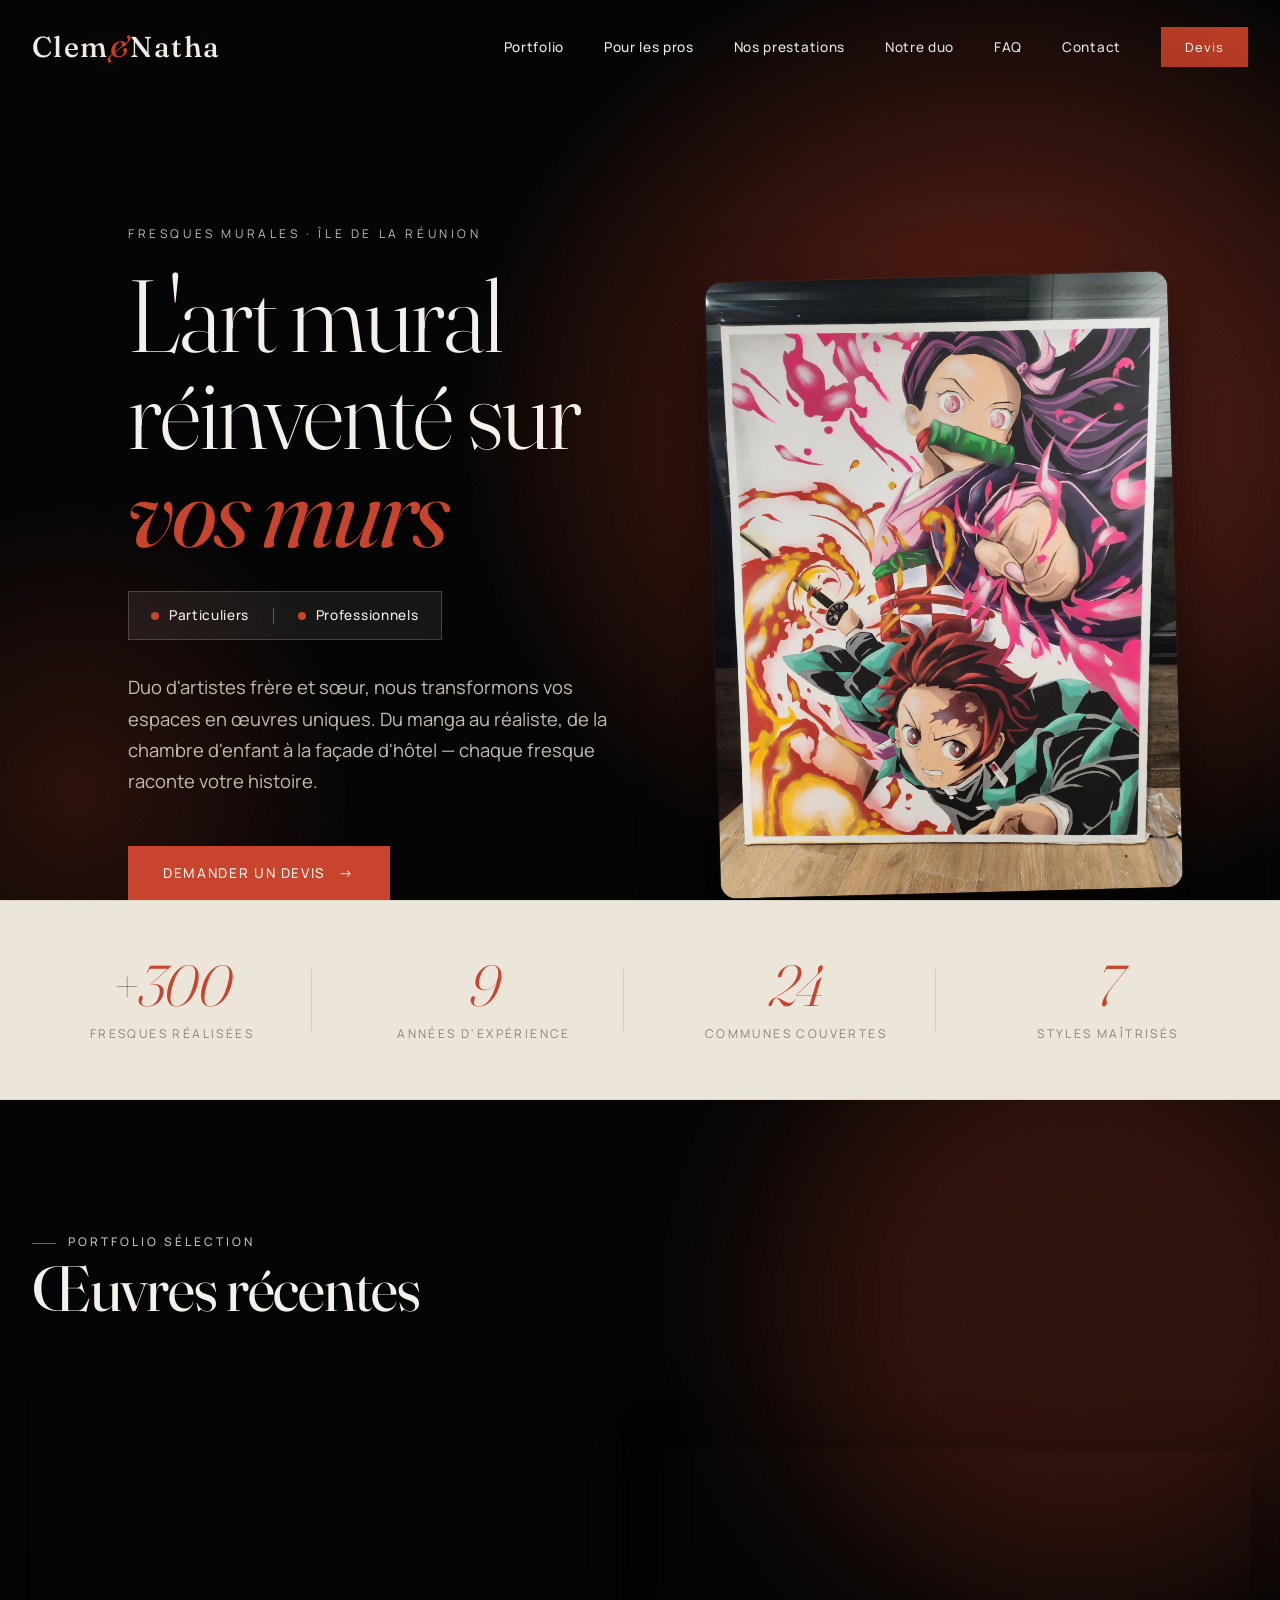
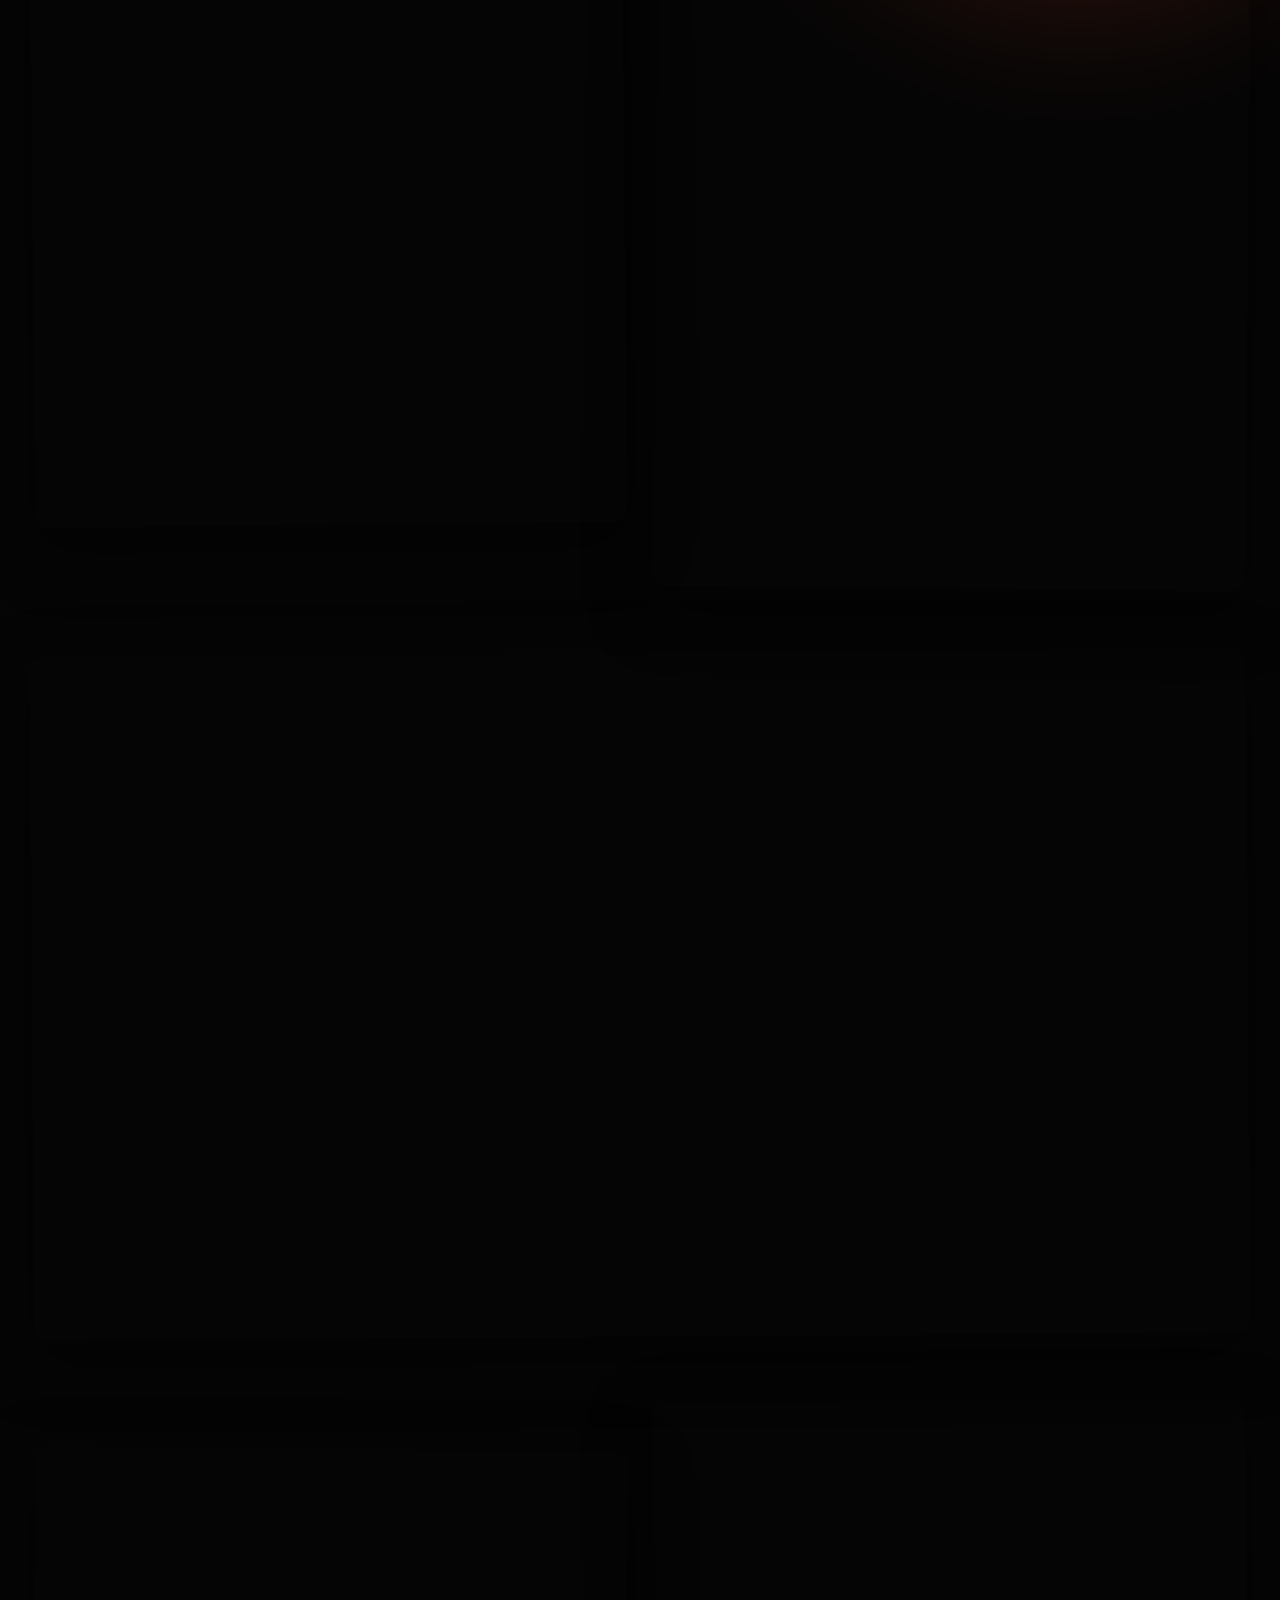
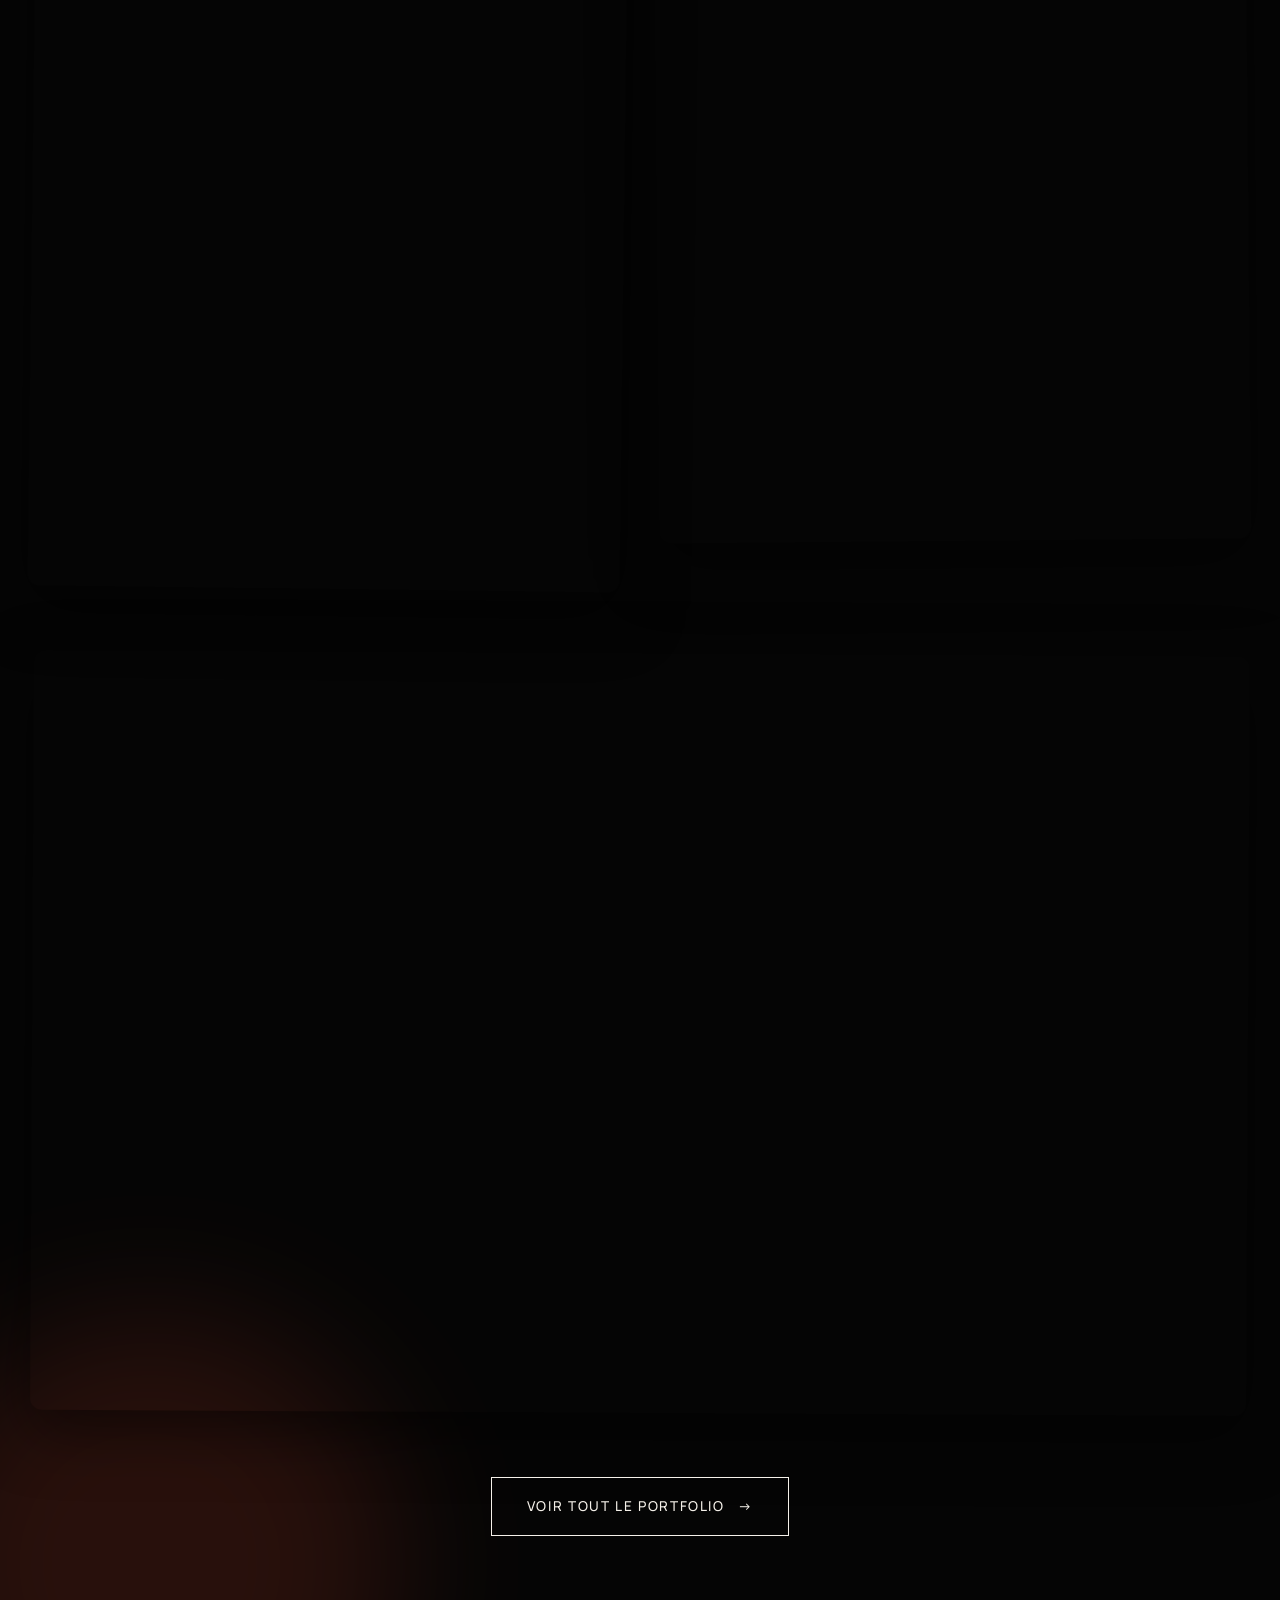
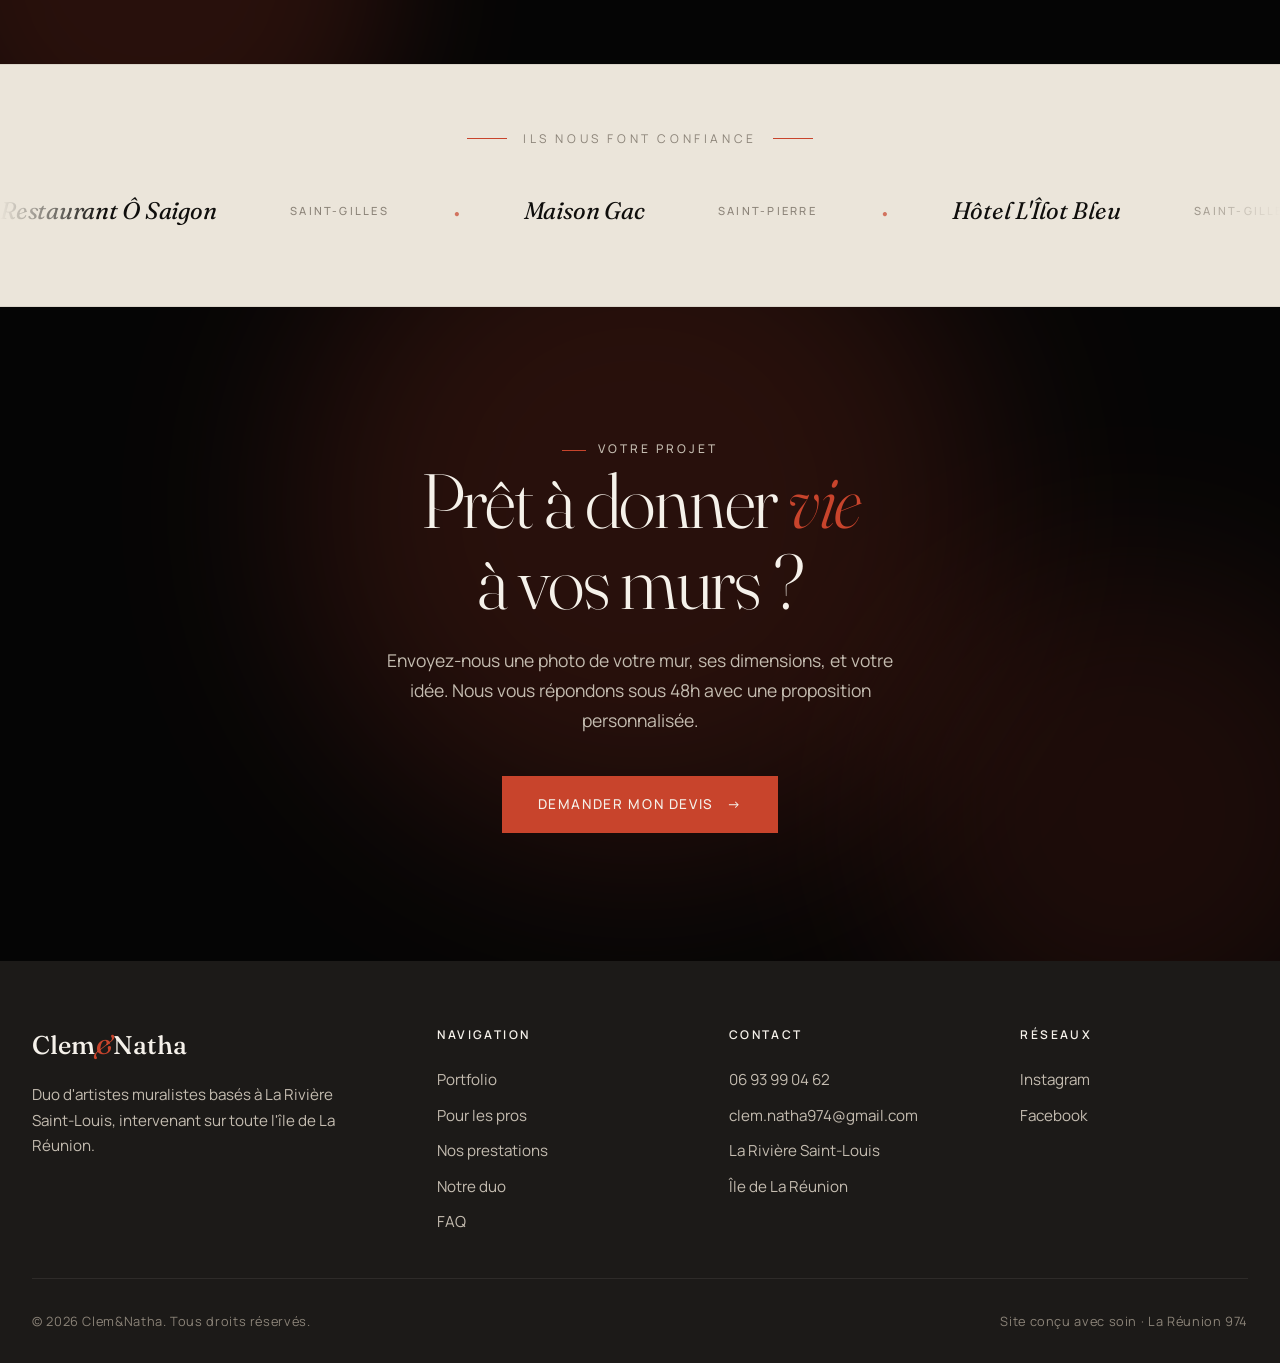
==== commit c9fbdc85: "Fix critique : correction domaine clemandnatha.re -> clemetnatha.re Toutes les URLs du projet pointa" ====
--- a/index.html
+++ b/index.html
@@ -21,10 +21,10 @@
   <meta property="og:title" content="Clem&Natha — Fresques murales sur mesure | La Réunion">
   <meta property="og:description" content="Duo d'artistes muralistes à La Réunion. Tous styles, toutes tailles. Devis sous 48h.">
   <meta property="og:type" content="website">
-  <meta property="og:url" content="https://clemandnatha.re/">
+  <meta property="og:url" content="https://clemetnatha.re/">
   <meta property="og:locale" content="fr_FR">
   <meta property="og:site_name" content="Clem&Natha">
-  <meta property="og:image" content="https://clemandnatha.re/hero-01.webp">
+  <meta property="og:image" content="https://clemetnatha.re/hero-01.webp">
   <meta property="og:image:width" content="1200">
   <meta property="og:image:height" content="630">
   <meta property="og:image:alt" content="Fresque murale Clem&Natha à La Réunion">
@@ -33,24 +33,24 @@
   <meta name="twitter:card" content="summary_large_image">
   <meta name="twitter:title" content="Clem&Natha — Fresques murales sur mesure | La Réunion">
   <meta name="twitter:description" content="Duo d'artistes muralistes à La Réunion. Tous styles, toutes tailles. Devis sous 48h.">
-  <meta name="twitter:image" content="https://clemandnatha.re/hero-01.webp">
+  <meta name="twitter:image" content="https://clemetnatha.re/hero-01.webp">
 
   <!-- Schema.org LocalBusiness -->
   <script type="application/ld+json">
   {
     "@context": "https://schema.org",
     "@type": "LocalBusiness",
-    "@id": "https://clemandnatha.re/#localbusiness",
+    "@id": "https://clemetnatha.re/#localbusiness",
     "name": "Clem&Natha",
     "alternateName": "Clem et Natha",
     "description": "Duo d'artistes muralistes spécialisés en fresques sur mesure à La Réunion. Plus de 300 réalisations pour particuliers et professionnels.",
-    "url": "https://clemandnatha.re",
+    "url": "https://clemetnatha.re",
     "telephone": "+262693990462",
     "email": "clem.natha974@gmail.com",
-    "image": "https://clemandnatha.re/hero-01.webp",
+    "image": "https://clemetnatha.re/hero-01.webp",
     "logo": {
       "@type": "ImageObject",
-      "url": "https://clemandnatha.re/favicon.svg",
+      "url": "https://clemetnatha.re/favicon.svg",
       "width": 280,
       "height": 60
     },
@@ -97,13 +97,13 @@
     "potentialAction": {
       "@type": "ReserveAction",
       "name": "Demander un devis",
-      "target": "https://clemandnatha.re/devis"
+      "target": "https://clemetnatha.re/devis"
     }
   }
   </script>
 
   <link rel="stylesheet" href="style.css">
-  <link rel="canonical" href="https://clemandnatha.re/">
+  <link rel="canonical" href="https://clemetnatha.re/">
   <link rel="icon" type="image/svg+xml" href="/favicon.svg">
   <link rel="alternate icon" href="/favicon.ico">
   <link rel="apple-touch-icon" href="/apple-touch-icon.png">
